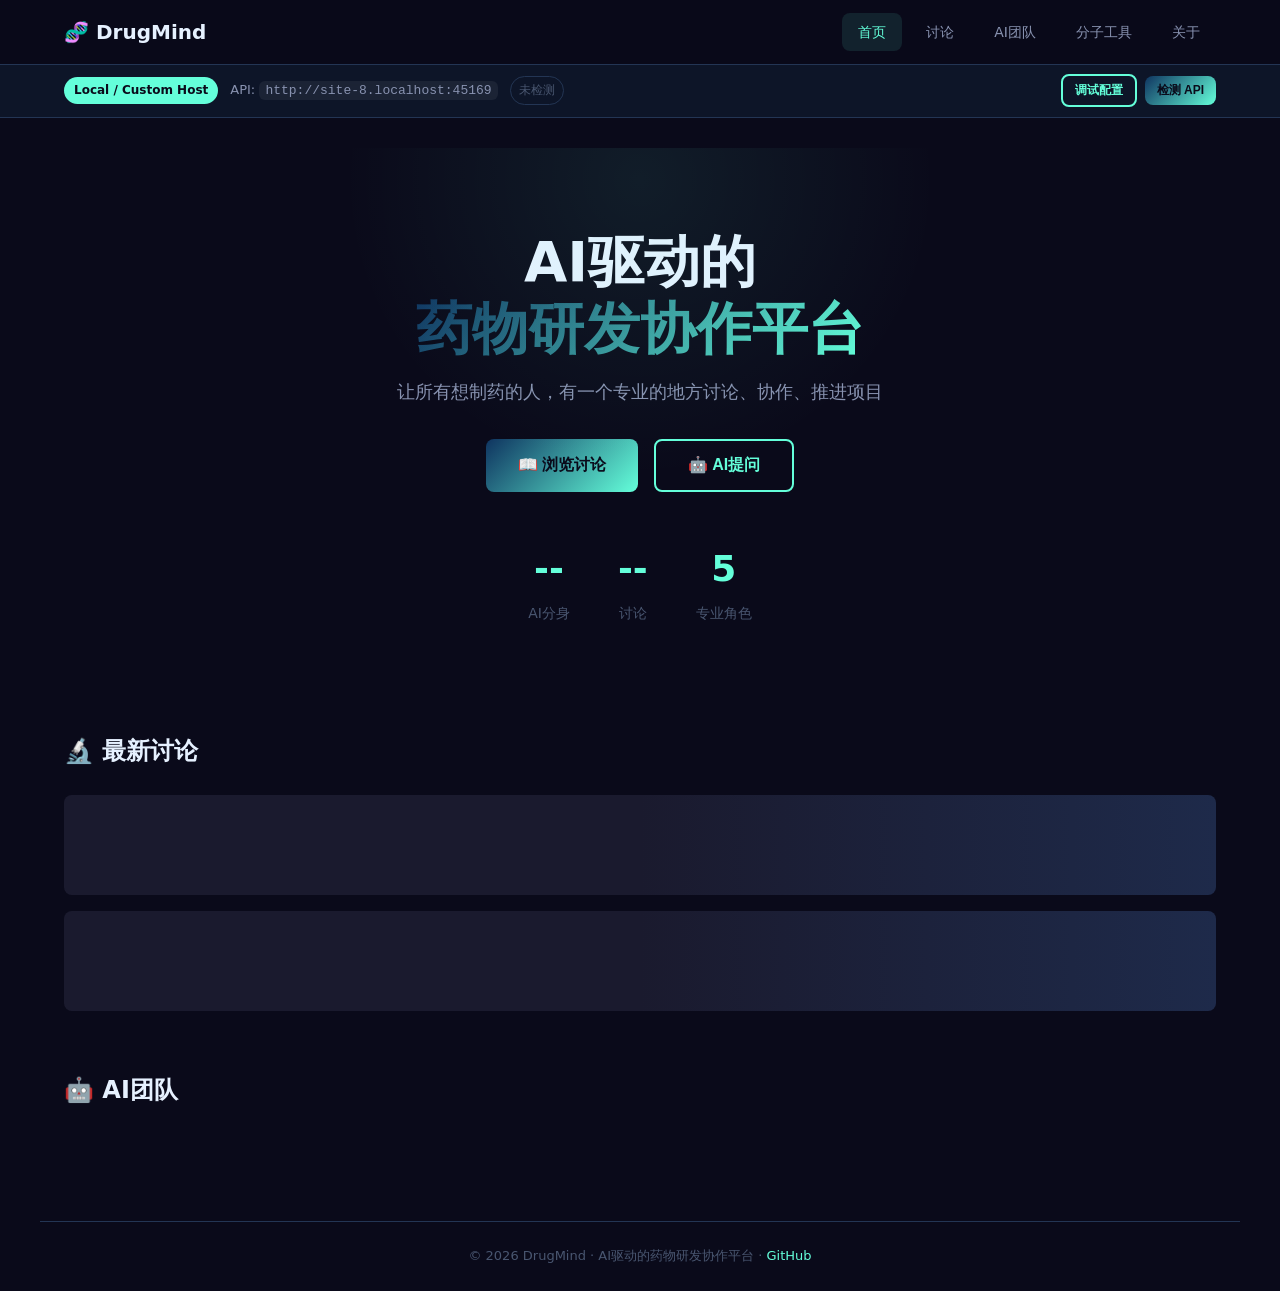
==== frontend/index.html @ 3d6eca47 "feat: add github pages debug frontend" ====
<!DOCTYPE html>
<html lang="zh-CN">
<head>
<meta charset="UTF-8">
<meta name="viewport" content="width=device-width, initial-scale=1.0">
<title>DrugMind — AI驱动的药物研发协作平台</title>
<link rel="stylesheet" href="css/style.css">
</head>
<body>
<nav class="navbar" id="navbar">
  <div class="nav-inner">
    <a href="#" class="logo" onclick="showPage('home')">🧬 DrugMind</a>
    <button class="mobile-toggle" onclick="toggleMenu()">☰</button>
    <div class="nav-links" id="navLinks">
      <a href="#" class="nav-link active" data-page="home" onclick="showPage('home')">首页</a>
      <a href="#" class="nav-link" data-page="discuss" onclick="showPage('discuss')">讨论</a>
      <a href="#" class="nav-link" data-page="team" onclick="showPage('team')">AI团队</a>
      <a href="#" class="nav-link" data-page="tools" onclick="showPage('tools')">分子工具</a>
      <a href="#" class="nav-link" data-page="about" onclick="showPage('about')">关于</a>
    </div>
  </div>
</nav>

<section class="env-bar" id="envBar">
  <div class="env-bar-inner">
    <div class="env-summary">
      <span class="env-badge" id="envModeBadge">Frontend</span>
      <span class="env-text">API: <code id="apiBaseLabel">检测中...</code></span>
      <span class="env-status" id="apiHealthStatus">未检测</span>
    </div>
    <div class="env-actions">
      <button class="btn btn-sm btn-outline" type="button" onclick="toggleDebugPanel()">调试配置</button>
      <button class="btn btn-sm btn-primary" type="button" onclick="testApiConnection()">检测 API</button>
    </div>
  </div>
</section>

<section class="debug-panel" id="debugPanel">
  <div class="debug-card">
    <div class="debug-header">
      <div>
        <h2>GitHub Pages 调试面板</h2>
        <p>Pages 只托管前端。这里配置后端 API 端点，用于调试所有动态功能。</p>
      </div>
      <button class="btn btn-sm btn-outline" type="button" onclick="toggleDebugPanel()">收起</button>
    </div>
    <div class="debug-grid">
      <div class="debug-field">
        <label for="apiBaseInput">API Base URL</label>
        <input type="text" id="apiBaseInput" class="input" placeholder="例如：https://your-api.example.com">
        <p class="debug-help">GitHub Pages 页面必须连接 HTTPS 后端。HTTP 端点在浏览器里会被 Mixed Content 阻止。</p>
      </div>
      <div class="debug-field">
        <label>快捷端点</label>
        <div class="preset-list" id="presetList"></div>
      </div>
    </div>
    <div class="debug-actions">
      <button class="btn btn-primary" type="button" onclick="saveApiBase()">保存端点</button>
      <button class="btn btn-outline" type="button" onclick="clearApiBase()">恢复默认</button>
      <button class="btn btn-outline" type="button" onclick="testApiConnection()">检测 /health</button>
    </div>
    <div class="debug-meta">
      <div>Frontend Host: <code id="frontendHostLabel"></code></div>
      <div>Docs: <a id="apiDocsLink" href="#" target="_blank" rel="noreferrer">API Docs</a></div>
      <div>MCP: <a id="mcpLink" href="#" target="_blank" rel="noreferrer">MCP Endpoint</a></div>
    </div>
    <div class="debug-result" id="debugResult"></div>
  </div>
</section>

<main class="main">
  <!-- 首页 -->
  <section class="page active" id="page-home">
    <div class="hero">
      <div class="hero-glow"></div>
      <h1>AI驱动的<br><span class="gradient-text">药物研发协作平台</span></h1>
      <p class="hero-sub">让所有想制药的人，有一个专业的地方讨论、协作、推进项目</p>
      <div class="hero-actions">
        <button class="btn btn-primary btn-lg" onclick="showPage('discuss')">📖 浏览讨论</button>
        <button class="btn btn-outline btn-lg" onclick="showPage('tools')">🤖 AI提问</button>
      </div>
      <div class="hero-stats" id="heroStats">
        <div class="stat"><span class="stat-num" id="statTwins">--</span><span class="stat-label">AI分身</span></div>
        <div class="stat"><span class="stat-num" id="statDisc">--</span><span class="stat-label">讨论</span></div>
        <div class="stat"><span class="stat-num">5</span><span class="stat-label">专业角色</span></div>
      </div>
    </div>

    <div class="section">
      <h2 class="section-title">🔬 最新讨论</h2>
      <div class="feed" id="homeFeed">
        <div class="skeleton" style="height:100px"></div>
        <div class="skeleton" style="height:100px"></div>
      </div>
    </div>

    <div class="section">
      <h2 class="section-title">🤖 AI团队</h2>
      <div class="team-showcase" id="teamShowcase"></div>
    </div>
  </section>

  <!-- 讨论广场 -->
  <section class="page" id="page-discuss">
    <div class="page-header">
      <h1>💬 讨论广场</h1>
      <p>药物研发领域的专业讨论社区</p>
    </div>
    <div class="search-bar">
      <input type="text" id="searchInput" placeholder="搜索讨论..." class="search-input">
      <button class="btn btn-primary" onclick="searchDiscussions()">搜索</button>
    </div>
    <div class="tags-bar" id="tagsBar"></div>
    <div class="feed" id="discussFeed"></div>
  </section>

  <!-- AI团队 -->
  <section class="page" id="page-team">
    <div class="page-header">
      <h1>🤖 AI数字分身团队</h1>
      <p>5个专业数字分身，从不同角度分析药物研发问题</p>
    </div>
    <div class="team-grid" id="teamGrid"></div>
  </section>

  <!-- 分子工具 & AI提问 -->
  <section class="page" id="page-tools">
    <div class="page-header">
      <h1>🧬 分子工具 & AI提问</h1>
      <p>ADMET评估 · AI问答 · 场景模板</p>
    </div>

    <!-- AI提问 -->
    <div class="tool-card">
      <h2>💬 向AI团队提问</h2>
      <div class="role-selector" id="roleSelector"></div>
      <textarea id="askQuestion" class="textarea" placeholder="输入你的药物研发问题..." rows="4"></textarea>
      <textarea id="askContext" class="textarea small" placeholder="背景信息（可选）：化合物数据、实验结果等..." rows="2"></textarea>
      <button class="btn btn-primary btn-lg full" id="askBtn" onclick="submitAsk()">提交问题</button>
      <div class="responses" id="askResponses"></div>
    </div>

    <!-- ADMET -->
    <div class="tool-card">
      <h2>🧪 ADMET 快速评估</h2>
      <div class="input-row">
        <input type="text" id="smilesInput" class="input" placeholder="输入SMILES表达式，例如：CC(=O)Oc1ccccc1C(=O)O">
        <button class="btn btn-primary" onclick="runAdmet()">评估</button>
      </div>
      <div class="admet-result" id="admetResult"></div>
    </div>

    <!-- 场景模板 -->
    <div class="tool-card">
      <h2>📋 药物研发场景模板</h2>
      <div class="scenario-tabs" id="scenarioTabs"></div>
      <div class="scenario-content" id="scenarioContent"></div>
    </div>
  </section>

  <!-- 关于 -->
  <section class="page" id="page-about">
    <div class="page-header">
      <h1>关于 DrugMind</h1>
      <p>药物研发人员的数字分身协作平台</p>
    </div>
    <div class="about-grid">
      <div class="about-card">
        <div class="about-icon">🧬</div>
        <h3>AI协作讨论</h3>
        <p>5个专业数字分身从药物化学、生物学、药理学、数据科学、项目管理五个角度，为你的药物研发问题提供全方位分析。</p>
      </div>
      <div class="about-card">
        <div class="about-icon">🔬</div>
        <h3>分子工具</h3>
        <p>基于RDKit的ADMET快速评估、化合物管线管理、场景模板，让药物研发更高效。</p>
      </div>
      <div class="about-card">
        <div class="about-icon">👥</div>
        <h3>社群协作</h3>
        <p>公开讨论广场、标签聚合、用户关注，打造药物研发领域的专业社群。</p>
      </div>
      <div class="about-card">
        <div class="about-icon">🔗</div>
        <h3>Second Me集成</h3>
        <p>通过MCP协议接入Second Me，创建你的个人数字分身，在DrugMind社群中代表你。</p>
      </div>
    </div>
    <div class="about-footer">
      <p>DrugMind — 让所有想制药的人，有一个专业的地方讨论、协作、推进项目</p>
      <p class="about-links">
        <a href="https://github.com/MoKangMedical/drugmind" target="_blank">GitHub</a> ·
        <a id="aboutApiDocsLink" href="#" target="_blank" rel="noreferrer">API文档</a> ·
        <a id="aboutMcpLink" href="#" target="_blank" rel="noreferrer">MCP接口</a>
      </p>
    </div>
  </section>
</main>

<footer class="footer">
  <p>© 2026 DrugMind · AI驱动的药物研发协作平台 · <a href="https://github.com/MoKangMedical/drugmind">GitHub</a></p>
</footer>

<script src="js/config.js"></script>
<script src="js/app.js"></script>
</body>
</html>
---- frontend/css/style.css ----
/* DrugMind — 顶级暗色主题药物研发平台 */
:root {
  --bg-deep: #0a0a1a;
  --bg-primary: #0f172a;
  --bg-card: #1a1a2e;
  --bg-card-hover: #1e2a4a;
  --border: #233554;
  --border-focus: #64ffda;
  --text-primary: #e6f1ff;
  --text-secondary: #8892b0;
  --text-muted: #495670;
  --accent: #64ffda;
  --accent-dim: rgba(100,255,218,0.1);
  --blue: #3b82f6;
  --purple: #8b5cf6;
  --orange: #f97316;
  --red: #ef4444;
  --green: #22c55e;
  --gradient-primary: linear-gradient(135deg, #0f3460 0%, #64ffda 100%);
  --gradient-card: linear-gradient(135deg, #1a1a2e 0%, #16213e 100%);
  --shadow-lg: 0 25px 50px rgba(0,0,0,0.5);
  --radius: 16px;
  --radius-sm: 8px;
  --font: -apple-system, BlinkMacSystemFont, 'Segoe UI', system-ui, sans-serif;
}
*, *::before, *::after { margin:0; padding:0; box-sizing:border-box; }
html { scroll-behavior: smooth; }
body {
  font-family: var(--font);
  background: var(--bg-deep);
  color: var(--text-primary);
  line-height: 1.6;
  min-height: 100vh;
  -webkit-font-smoothing: antialiased;
}
a { color: var(--accent); text-decoration: none; }
a:hover { text-decoration: underline; }
code {
  font-family: ui-monospace, SFMono-Regular, Menlo, monospace;
  background: rgba(255,255,255,0.06);
  padding: 2px 6px;
  border-radius: 6px;
}

/* ─── 导航栏 ─── */
.navbar {
  position: fixed; top: 0; left: 0; right: 0; z-index: 100;
  background: rgba(10,10,26,0.85);
  backdrop-filter: blur(20px);
  border-bottom: 1px solid var(--border);
  transition: all 0.3s;
}
.nav-inner {
  max-width: 1200px; margin: 0 auto;
  padding: 0 24px;
  display: flex; align-items: center; justify-content: space-between;
  height: 64px;
}
.env-bar {
  position: fixed;
  top: 64px;
  left: 0;
  right: 0;
  z-index: 90;
  background: rgba(15,23,42,0.92);
  border-bottom: 1px solid var(--border);
  backdrop-filter: blur(18px);
}
.env-bar-inner {
  max-width: 1200px;
  margin: 0 auto;
  padding: 10px 24px;
  display: flex;
  align-items: center;
  justify-content: space-between;
  gap: 16px;
}
.env-summary {
  display: flex;
  align-items: center;
  gap: 12px;
  flex-wrap: wrap;
}
.env-badge {
  font-size: 12px;
  color: var(--bg-deep);
  background: var(--accent);
  padding: 4px 10px;
  border-radius: 999px;
  font-weight: 700;
}
.env-text {
  font-size: 13px;
  color: var(--text-secondary);
}
.env-status {
  font-size: 12px;
  color: var(--text-muted);
  padding: 4px 8px;
  border: 1px solid var(--border);
  border-radius: 999px;
}
.env-status.ok {
  color: var(--green);
  border-color: rgba(34,197,94,0.4);
}
.env-status.error {
  color: var(--red);
  border-color: rgba(239,68,68,0.4);
}
.env-status.pending {
  color: var(--orange);
  border-color: rgba(249,115,22,0.4);
}
.env-actions {
  display: flex;
  align-items: center;
  gap: 8px;
}
.debug-panel {
  position: fixed;
  top: 116px;
  left: 0;
  right: 0;
  z-index: 80;
  display: none;
  padding: 0 24px;
}
.debug-panel.open {
  display: block;
}
.debug-card {
  max-width: 1200px;
  margin: 0 auto;
  background: rgba(26,26,46,0.98);
  border: 1px solid var(--border);
  border-radius: var(--radius);
  padding: 24px;
  box-shadow: var(--shadow-lg);
}
.debug-header {
  display: flex;
  align-items: flex-start;
  justify-content: space-between;
  gap: 16px;
  margin-bottom: 20px;
}
.debug-header h2 {
  font-size: 20px;
  margin-bottom: 6px;
}
.debug-header p {
  color: var(--text-secondary);
  font-size: 14px;
}
.debug-grid {
  display: grid;
  grid-template-columns: 1.5fr 1fr;
  gap: 16px;
  margin-bottom: 16px;
}
.debug-field label {
  display: block;
  margin-bottom: 8px;
  font-size: 13px;
  color: var(--text-secondary);
}
.debug-help {
  margin-top: 8px;
  font-size: 12px;
  color: var(--text-muted);
}
.preset-list {
  display: flex;
  flex-wrap: wrap;
  gap: 8px;
}
.preset-btn {
  background: var(--bg-primary);
  border: 1px solid var(--border);
  color: var(--text-secondary);
  border-radius: 999px;
  padding: 8px 12px;
  font-size: 12px;
  cursor: pointer;
}
.preset-btn:hover {
  border-color: var(--accent);
  color: var(--accent);
}
.debug-actions {
  display: flex;
  gap: 10px;
  flex-wrap: wrap;
  margin-bottom: 16px;
}
.debug-meta {
  display: grid;
  grid-template-columns: repeat(auto-fit, minmax(220px, 1fr));
  gap: 12px;
  font-size: 13px;
  color: var(--text-secondary);
  margin-bottom: 16px;
}
.debug-result {
  min-height: 44px;
  background: var(--bg-primary);
  border: 1px solid var(--border);
  border-radius: var(--radius-sm);
  padding: 12px 14px;
  font-size: 13px;
  color: var(--text-secondary);
  white-space: pre-wrap;
}
.debug-result.ok {
  border-color: rgba(34,197,94,0.4);
  color: var(--green);
}
.debug-result.warn {
  border-color: rgba(249,115,22,0.4);
  color: var(--orange);
}
.debug-result.error {
  border-color: rgba(239,68,68,0.4);
  color: var(--red);
}
.logo {
  font-size: 20px; font-weight: 700; color: var(--text-primary);
  display: flex; align-items: center; gap: 8px;
}
.logo:hover { text-decoration: none; }
.nav-links { display: flex; gap: 8px; }
.nav-link {
  color: var(--text-secondary); padding: 8px 16px;
  border-radius: var(--radius-sm); font-size: 14px; font-weight: 500;
  transition: all 0.2s;
}
.nav-link:hover, .nav-link.active {
  color: var(--accent); background: var(--accent-dim); text-decoration: none;
}
.mobile-toggle {
  display: none; background: none; border: none; color: var(--text-primary);
  font-size: 24px; cursor: pointer; padding: 8px;
}

/* ─── 主内容 ─── */
.main { max-width: 1200px; margin: 0 auto; padding: 148px 24px 40px; }
.page { display: none; }
.page.active { display: block; animation: fadeIn 0.4s ease; }
@keyframes fadeIn { from { opacity: 0; transform: translateY(10px); } to { opacity: 1; transform: translateY(0); } }

/* ─── Hero ─── */
.hero {
  text-align: center; padding: 80px 20px 60px;
  position: relative; overflow: hidden;
}
.hero-glow {
  position: absolute; top: -50%; left: 50%; transform: translateX(-50%);
  width: 600px; height: 600px;
  background: radial-gradient(circle, rgba(100,255,218,0.08) 0%, transparent 70%);
  pointer-events: none;
}
.hero h1 { font-size: clamp(32px, 5vw, 56px); font-weight: 800; margin-bottom: 16px; line-height: 1.2; }
.gradient-text {
  background: var(--gradient-primary); -webkit-background-clip: text;
  -webkit-text-fill-color: transparent; background-clip: text;
}
.hero-sub { font-size: 18px; color: var(--text-secondary); max-width: 600px; margin: 0 auto 32px; }
.hero-actions { display: flex; gap: 16px; justify-content: center; flex-wrap: wrap; margin-bottom: 48px; }
.hero-stats { display: flex; justify-content: center; gap: 48px; }
.stat { display: flex; flex-direction: column; align-items: center; }
.stat-num { font-size: 36px; font-weight: 800; color: var(--accent); }
.stat-label { font-size: 14px; color: var(--text-muted); margin-top: 4px; }

/* ─── 按钮 ─── */
.btn {
  display: inline-flex; align-items: center; justify-content: center;
  padding: 10px 24px; border-radius: var(--radius-sm);
  font-size: 14px; font-weight: 600; cursor: pointer;
  border: none; transition: all 0.2s; gap: 8px;
}
.btn:disabled { opacity: 0.5; cursor: not-allowed; }
.btn-primary { background: var(--gradient-primary); color: var(--bg-deep); }
.btn-primary:hover:not(:disabled) { transform: translateY(-1px); box-shadow: 0 4px 15px rgba(100,255,218,0.3); }
.btn-outline { background: transparent; border: 2px solid var(--accent); color: var(--accent); }
.btn-outline:hover { background: var(--accent-dim); }
.btn-lg { padding: 14px 32px; font-size: 16px; }
.btn-sm { padding: 6px 12px; font-size: 12px; }
.full { width: 100%; }

/* ─── 卡片 ─── */
.card {
  background: var(--bg-card); border: 1px solid var(--border);
  border-radius: var(--radius); padding: 24px; margin-bottom: 16px;
  transition: all 0.3s; cursor: pointer;
}
.card:hover { border-color: var(--border-focus); transform: translateY(-2px); box-shadow: var(--shadow-lg); }
.card-title { font-size: 18px; font-weight: 600; margin-bottom: 12px; color: var(--text-primary); }
.card-meta { display: flex; justify-content: space-between; align-items: center; flex-wrap: wrap; gap: 8px; }
.card-context { color: var(--text-secondary); font-size: 14px; margin-bottom: 12px; line-height: 1.5; }

/* ─── 标签 ─── */
.tags { display: flex; gap: 8px; flex-wrap: wrap; }
.tag {
  background: var(--accent-dim); color: var(--accent);
  font-size: 12px; padding: 4px 12px; border-radius: 20px;
  font-weight: 500;
}
.tag.tag-blue { background: rgba(59,130,246,0.15); color: var(--blue); }
.tag.tag-purple { background: rgba(139,92,246,0.15); color: var(--purple); }
.tag.tag-orange { background: rgba(249,115,22,0.15); color: var(--orange); }
.meta-text { font-size: 13px; color: var(--text-muted); }
.card-messages {
  margin-top: 16px; padding-top: 16px; border-top: 1px solid var(--border);
}
.message-item {
  padding: 12px 16px; background: var(--bg-primary); border-radius: var(--radius-sm);
  margin-bottom: 8px;
}
.message-header { display: flex; align-items: center; gap: 8px; margin-bottom: 8px; }
.message-emoji { font-size: 20px; }
.message-name { font-weight: 600; font-size: 14px; color: var(--accent); }
.message-role { font-size: 12px; color: var(--text-muted); }
.message-content { font-size: 14px; color: var(--text-secondary); line-height: 1.7; }

/* ─── Feed ─── */
.feed { display: flex; flex-direction: column; gap: 4px; }

/* ─── 搜索 ─── */
.search-bar { display: flex; gap: 12px; margin: 24px 0; }
.search-input, .input {
  flex: 1; padding: 12px 16px; background: var(--bg-card);
  border: 1px solid var(--border); border-radius: var(--radius-sm);
  color: var(--text-primary); font-size: 14px; outline: none;
  transition: border-color 0.2s;
}
.search-input:focus, .input:focus { border-color: var(--accent); }

/* ─── 标签筛选 ─── */
.tags-bar { display: flex; gap: 8px; margin-bottom: 24px; flex-wrap: wrap; }
.tag-btn {
  padding: 6px 16px; border-radius: 20px; font-size: 13px;
  background: var(--bg-card); border: 1px solid var(--border);
  color: var(--text-secondary); cursor: pointer; transition: all 0.2s;
}
.tag-btn:hover, .tag-btn.active { background: var(--accent-dim); color: var(--accent); border-color: var(--accent); }

/* ─── Section ─── */
.section { margin: 48px 0; }
.section-title {
  font-size: 24px; font-weight: 700; margin-bottom: 24px;
  display: flex; align-items: center; gap: 12px;
}

/* ─── 页面头部 ─── */
.page-header { text-align: center; margin-bottom: 40px; }
.page-header h1 { font-size: 32px; font-weight: 800; margin-bottom: 8px; }
.page-header p { color: var(--text-secondary); font-size: 16px; }

/* ─── 团队展示 ─── */
.team-showcase { display: grid; grid-template-columns: repeat(auto-fit, minmax(200px, 1fr)); gap: 16px; }
.team-grid { display: grid; grid-template-columns: repeat(auto-fit, minmax(280px, 1fr)); gap: 24px; }
.team-card {
  background: var(--gradient-card); border: 1px solid var(--border);
  border-radius: var(--radius); padding: 32px; text-align: center;
  transition: all 0.3s;
}
.team-card:hover { border-color: var(--accent); transform: translateY(-4px); }
.team-emoji { font-size: 48px; display: block; margin-bottom: 16px; }
.team-name { font-size: 20px; font-weight: 700; margin-bottom: 8px; }
.team-role { font-size: 13px; color: var(--accent); margin-bottom: 12px; text-transform: uppercase; letter-spacing: 1px; }
.team-expertise { display: flex; flex-wrap: wrap; gap: 6px; justify-content: center; margin-bottom: 16px; }
.team-expertise .tag { font-size: 11px; }
.team-risk { font-size: 12px; color: var(--text-muted); }

/* ─── 工具卡片 ─── */
.tool-card {
  background: var(--bg-card); border: 1px solid var(--border);
  border-radius: var(--radius); padding: 32px; margin-bottom: 24px;
}
.tool-card h2 { font-size: 20px; margin-bottom: 20px; }

/* ─── 角色选择 ─── */
.role-selector { display: flex; flex-wrap: wrap; gap: 8px; margin-bottom: 16px; }
.role-chip {
  display: flex; align-items: center; gap: 6px; padding: 8px 14px;
  background: var(--bg-primary); border: 1px solid var(--border);
  border-radius: 12px; cursor: pointer; transition: all 0.2s;
  font-size: 13px; color: var(--text-secondary);
}
.role-chip.selected { border-color: var(--accent); background: var(--accent-dim); color: var(--accent); }
.role-chip-emoji { font-size: 18px; }

/* ─── 输入框 ─── */
.textarea {
  width: 100%; padding: 16px; background: var(--bg-primary);
  border: 1px solid var(--border); border-radius: var(--radius-sm);
  color: var(--text-primary); font-size: 14px; font-family: var(--font);
  resize: vertical; outline: none; margin-bottom: 12px; transition: border-color 0.2s;
}
.textarea:focus { border-color: var(--accent); }
.textarea.small { min-height: 60px; }
.input-row { display: flex; gap: 12px; margin-bottom: 16px; }

/* ─── 回复 ─── */
.responses { margin-top: 24px; }
.response-card {
  background: var(--bg-primary); border: 1px solid var(--border);
  border-radius: var(--radius); padding: 20px; margin-bottom: 16px;
}
.response-header { display: flex; align-items: center; gap: 10px; margin-bottom: 12px; }
.response-emoji { font-size: 24px; }
.response-name { font-weight: 700; color: var(--accent); }
.response-role { font-size: 12px; color: var(--text-muted); margin-left: 8px; }
.response-content { font-size: 14px; color: var(--text-secondary); line-height: 1.8; white-space: pre-wrap; }

/* ─── ADMET ─── */
.admet-result { margin-top: 16px; }
.admet-table { width: 100%; border-collapse: collapse; }
.admet-table th, .admet-table td {
  padding: 12px 16px; text-align: left; border-bottom: 1px solid var(--border);
}
.admet-table th { color: var(--text-muted); font-size: 12px; text-transform: uppercase; letter-spacing: 1px; }
.admet-table td { font-size: 14px; }
.admet-ok { color: var(--green); }
.admet-warn { color: var(--orange); }

/* ─── 场景 ─── */
.scenario-tabs { display: flex; gap: 8px; margin-bottom: 20px; }
.scenario-tab {
  padding: 8px 20px; border-radius: 20px; font-size: 14px;
  background: var(--bg-primary); border: 1px solid var(--border);
  color: var(--text-secondary); cursor: pointer; transition: all 0.2s;
}
.scenario-tab.active { background: var(--accent-dim); color: var(--accent); border-color: var(--accent); }
.scenario-checklist { list-style: none; }
.scenario-checklist li {
  padding: 12px 16px; border-left: 3px solid var(--accent);
  background: var(--bg-primary); margin-bottom: 8px; border-radius: 0 var(--radius-sm) var(--radius-sm) 0;
  font-size: 14px; color: var(--text-secondary);
}
.scenario-checklist li::before { content: '☐ '; color: var(--accent); }

/* ─── 关于 ─── */
.about-grid { display: grid; grid-template-columns: repeat(auto-fit, minmax(250px, 1fr)); gap: 24px; margin-bottom: 48px; }
.about-card {
  background: var(--bg-card); border: 1px solid var(--border);
  border-radius: var(--radius); padding: 32px; text-align: center;
}
.about-icon { font-size: 48px; margin-bottom: 16px; }
.about-card h3 { font-size: 18px; margin-bottom: 12px; }
.about-card p { color: var(--text-secondary); font-size: 14px; line-height: 1.7; }
.about-footer { text-align: center; padding: 40px 0; color: var(--text-muted); }
.about-links a { margin: 0 8px; }

/* ─── 骨架屏 ─── */
.skeleton {
  background: linear-gradient(90deg, var(--bg-card) 25%, var(--bg-card-hover) 50%, var(--bg-card) 75%);
  background-size: 200% 100%;
  animation: shimmer 1.5s infinite;
  border-radius: var(--radius-sm); margin-bottom: 12px;
}
@keyframes shimmer { 0% { background-position: 200% 0; } 100% { background-position: -200% 0; } }

/* ─── 空状态 ─── */
.empty-state {
  text-align: center; padding: 60px 20px; color: var(--text-muted);
}
.empty-state-icon { font-size: 48px; margin-bottom: 16px; display: block; }

/* ─── Footer ─── */
.footer {
  text-align: center; padding: 24px; border-top: 1px solid var(--border);
  font-size: 13px; color: var(--text-muted); max-width: 1200px; margin: 0 auto;
}

/* ─── 加载动画 ─── */
.loading-dots::after {
  content: ''; animation: dots 1.5s steps(4, end) infinite;
}
@keyframes dots {
  0%, 20% { content: ''; } 40% { content: '.'; } 60% { content: '..'; } 80%, 100% { content: '...'; }
}

/* ─── 响应式 ─── */
@media (max-width: 768px) {
  .mobile-toggle { display: block; }
  .nav-links {
    display: none; position: absolute; top: 64px; left: 0; right: 0;
    background: rgba(10,10,26,0.95); backdrop-filter: blur(20px);
    flex-direction: column; padding: 16px; border-bottom: 1px solid var(--border);
  }
  .nav-links.open { display: flex; }
  .env-bar-inner,
  .debug-header,
  .debug-actions {
    flex-direction: column;
    align-items: stretch;
  }
  .debug-panel {
    top: 148px;
    padding: 0 16px;
  }
  .debug-grid {
    grid-template-columns: 1fr;
  }
  .hero h1 { font-size: 28px; }
  .hero-sub { font-size: 15px; }
  .hero-stats { gap: 24px; }
  .stat-num { font-size: 28px; }
  .team-showcase, .team-grid { grid-template-columns: 1fr; }
  .search-bar { flex-direction: column; }
  .input-row { flex-direction: column; }
  .main { padding: 172px 16px 24px; }
}
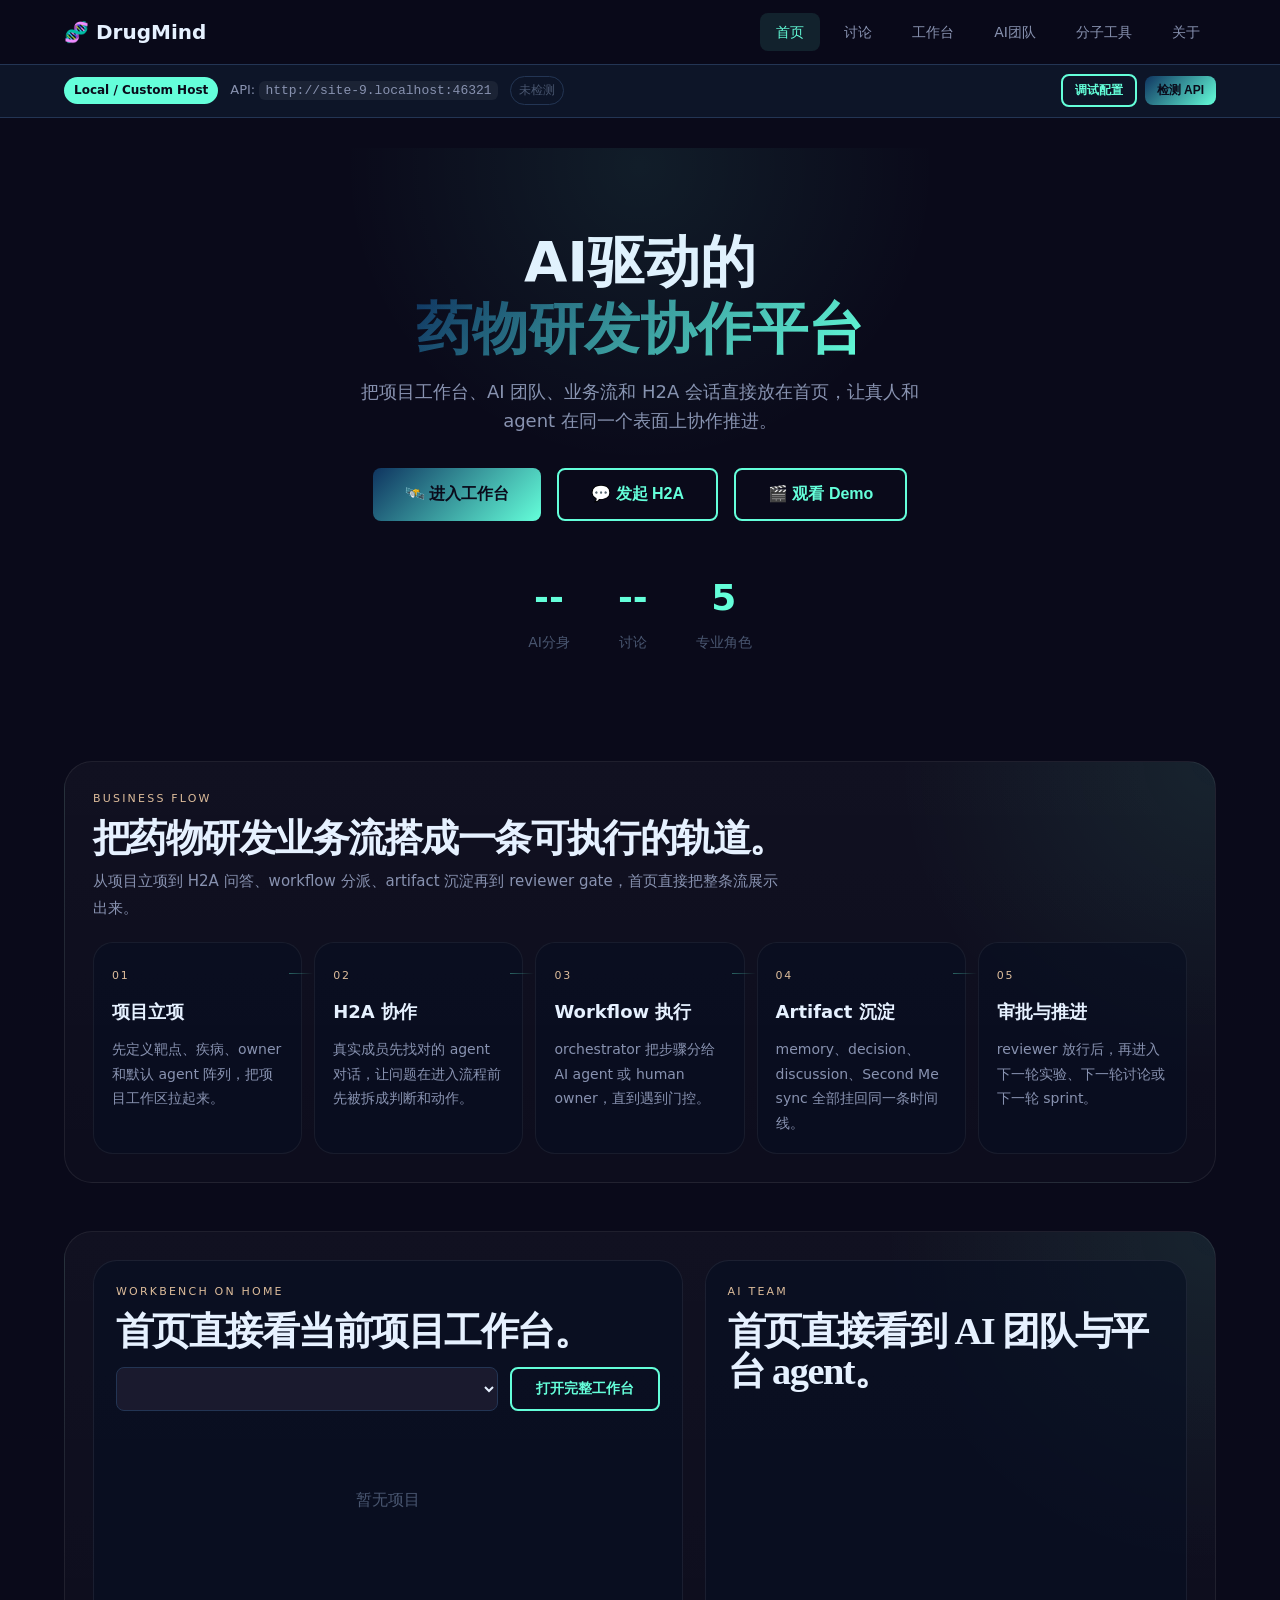
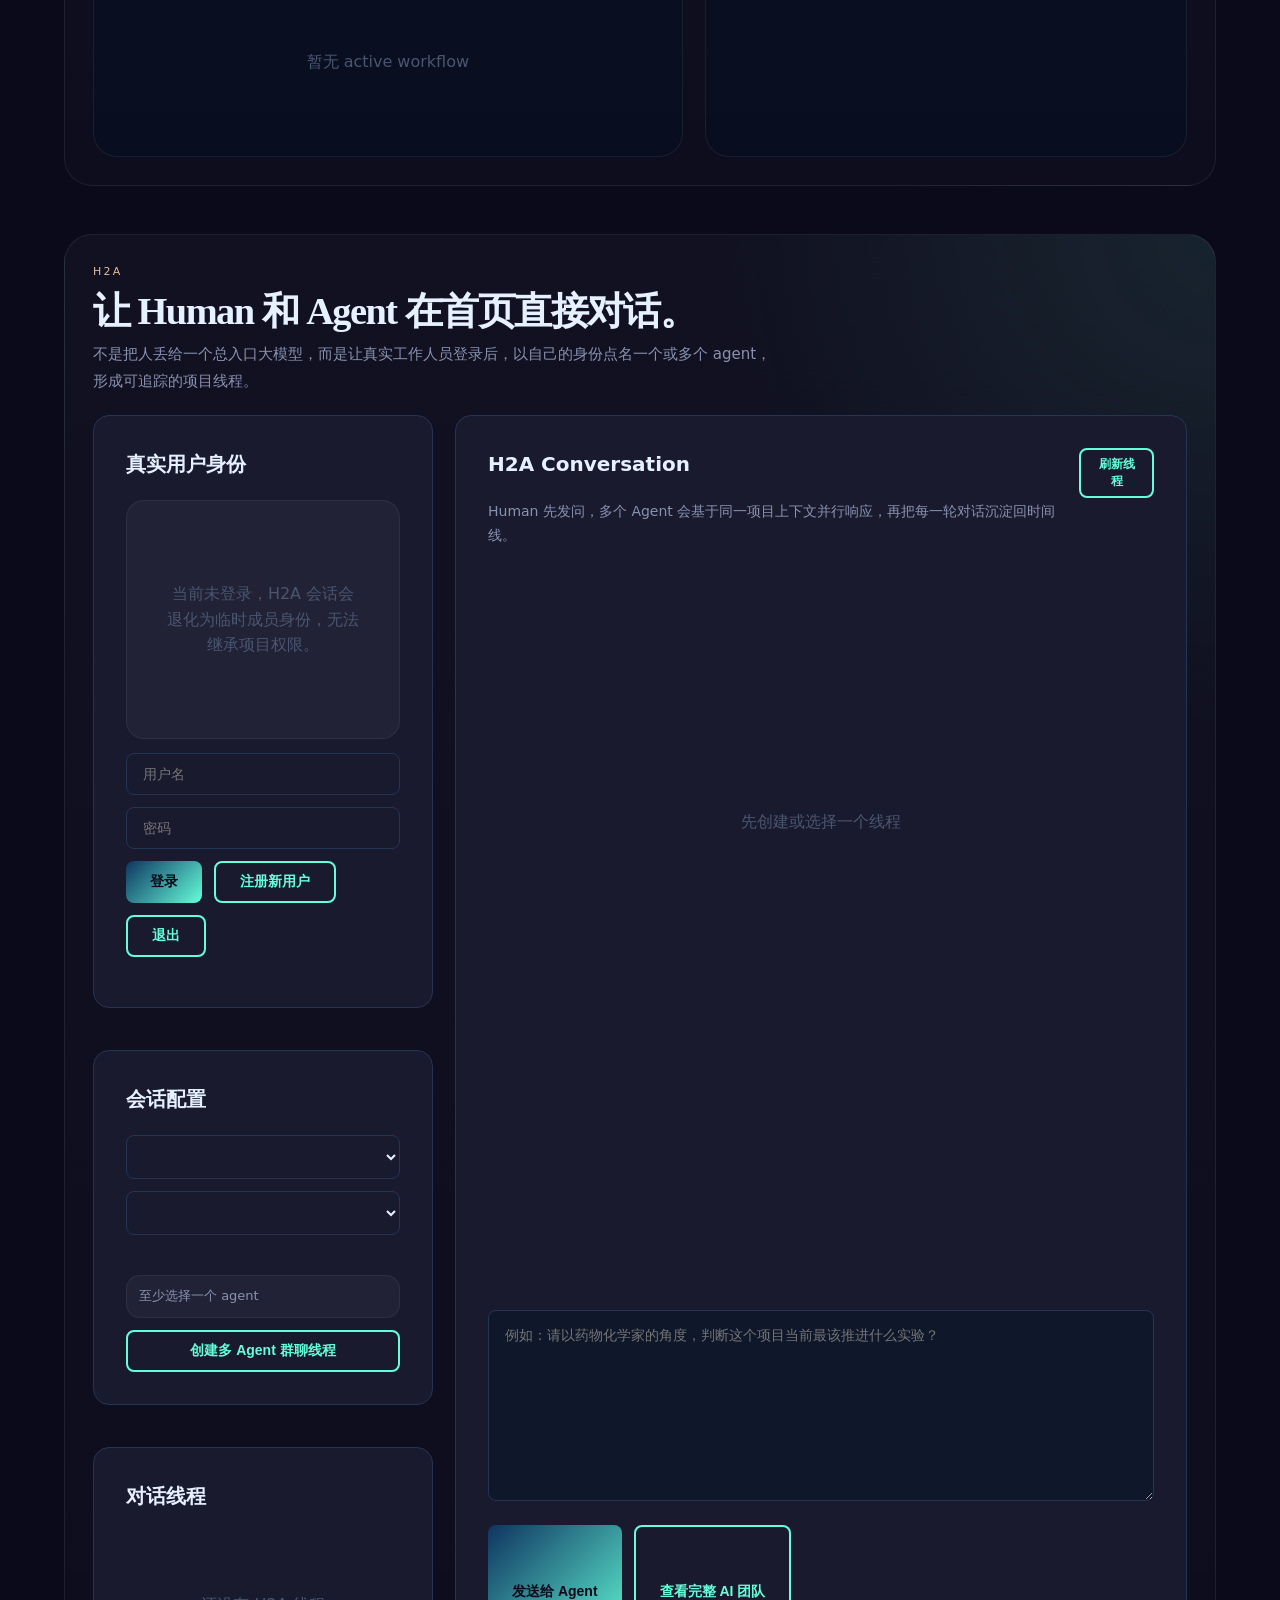
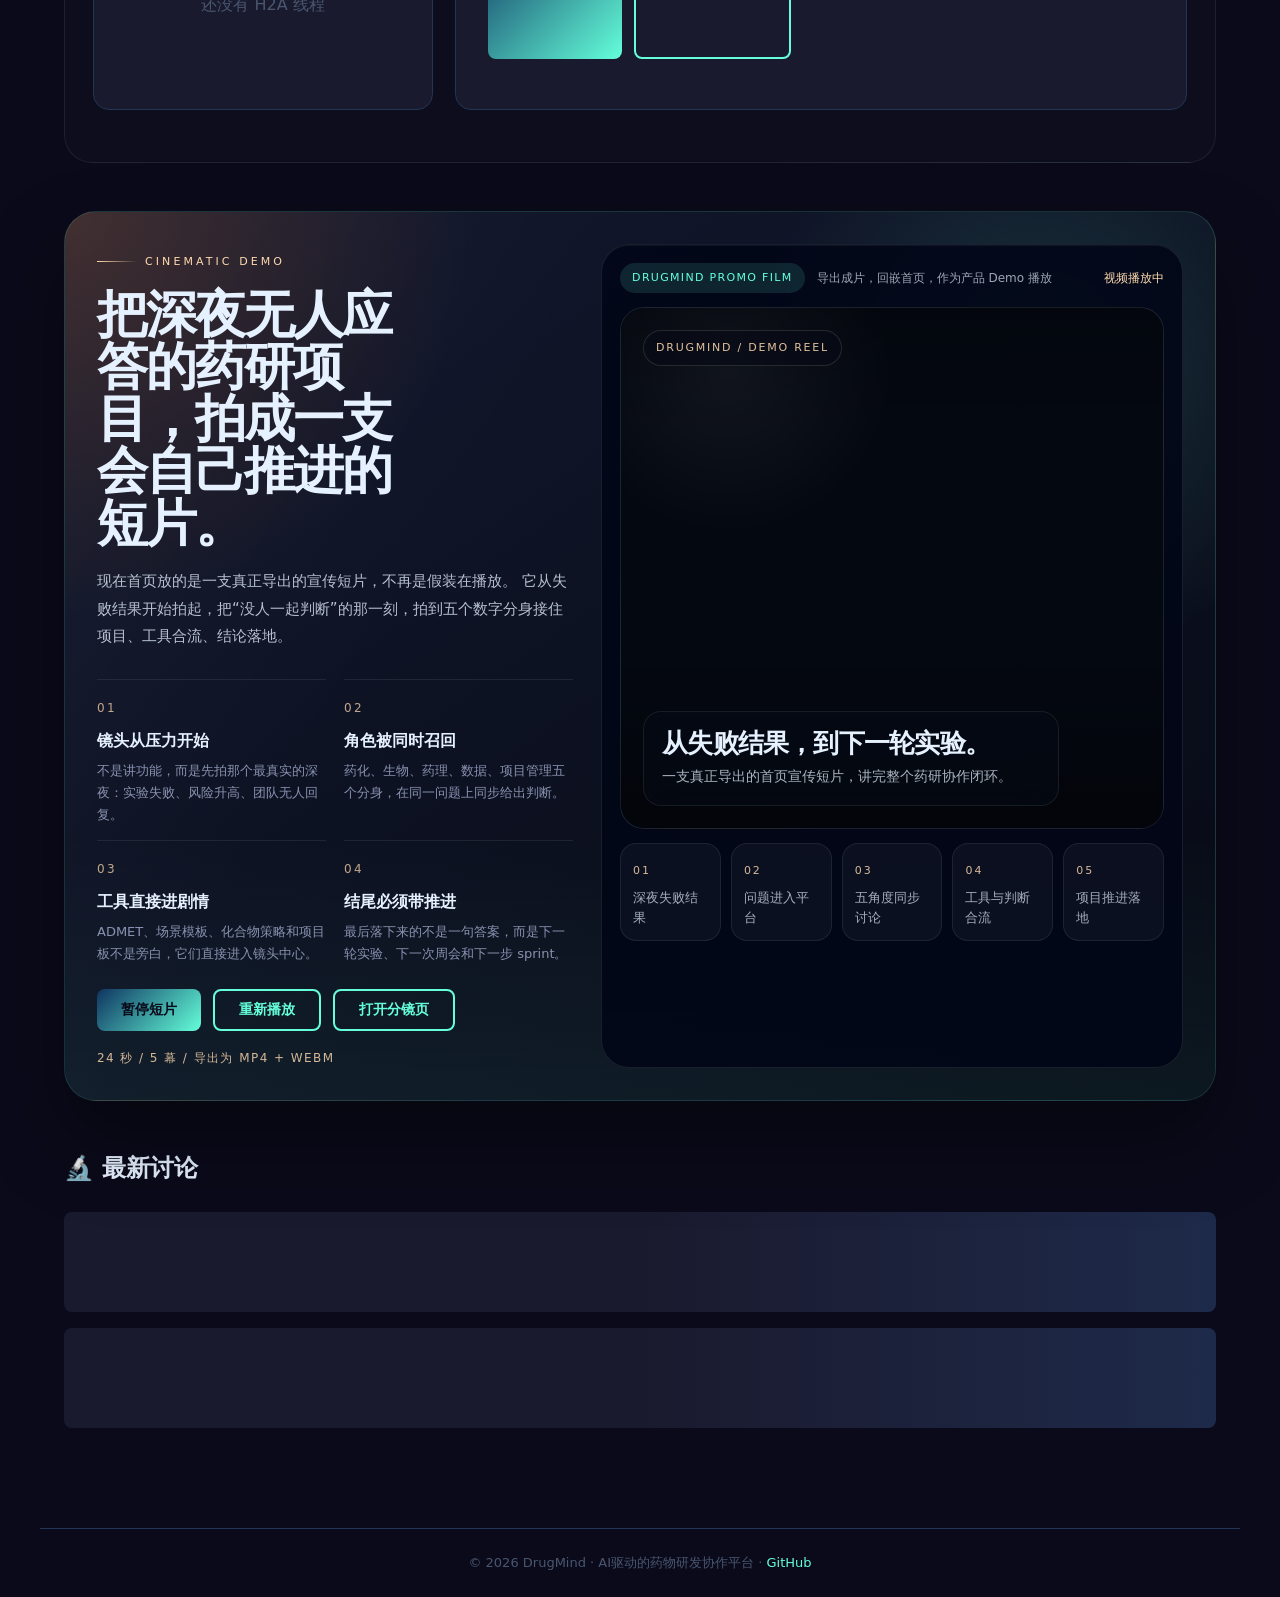
==== commit 6b0099be: "feat: add homepage h2a group chat workspace" ====
--- a/frontend/index.html
+++ b/frontend/index.html
@@ -14,6 +14,7 @@
     <div class="nav-links" id="navLinks">
       <a href="#" class="nav-link active" data-page="home" onclick="showPage('home')">首页</a>
       <a href="#" class="nav-link" data-page="discuss" onclick="showPage('discuss')">讨论</a>
+      <a href="#" class="nav-link" data-page="workbench" onclick="showPage('workbench')">工作台</a>
       <a href="#" class="nav-link" data-page="team" onclick="showPage('team')">AI团队</a>
       <a href="#" class="nav-link" data-page="tools" onclick="showPage('tools')">分子工具</a>
       <a href="#" class="nav-link" data-page="about" onclick="showPage('about')">关于</a>
@@ -75,15 +76,240 @@
     <div class="hero">
       <div class="hero-glow"></div>
       <h1>AI驱动的<br><span class="gradient-text">药物研发协作平台</span></h1>
-      <p class="hero-sub">让所有想制药的人，有一个专业的地方讨论、协作、推进项目</p>
+      <p class="hero-sub">把项目工作台、AI 团队、业务流和 H2A 会话直接放在首页，让真人和 agent 在同一个表面上协作推进。</p>
       <div class="hero-actions">
-        <button class="btn btn-primary btn-lg" onclick="showPage('discuss')">📖 浏览讨论</button>
-        <button class="btn btn-outline btn-lg" onclick="showPage('tools')">🤖 AI提问</button>
+        <button class="btn btn-primary btn-lg" onclick="showPage('workbench')">🛰️ 进入工作台</button>
+        <button class="btn btn-outline btn-lg" onclick="scrollToH2A()">💬 发起 H2A</button>
+        <button class="btn btn-outline btn-lg" onclick="scrollToStoryDemo()">🎬 观看 Demo</button>
       </div>
       <div class="hero-stats" id="heroStats">
         <div class="stat"><span class="stat-num" id="statTwins">--</span><span class="stat-label">AI分身</span></div>
         <div class="stat"><span class="stat-num" id="statDisc">--</span><span class="stat-label">讨论</span></div>
         <div class="stat"><span class="stat-num">5</span><span class="stat-label">专业角色</span></div>
+      </div>
+    </div>
+
+    <div class="section home-business-section">
+      <div class="section-heading">
+        <p class="section-kicker">Business Flow</p>
+        <h2 class="section-title-left">把药物研发业务流搭成一条可执行的轨道。</h2>
+        <p class="section-copy">从项目立项到 H2A 问答、workflow 分派、artifact 沉淀再到 reviewer gate，首页直接把整条流展示出来。</p>
+      </div>
+      <div class="business-flow">
+        <div class="flow-step">
+          <span class="flow-step-index">01</span>
+          <strong>项目立项</strong>
+          <p>先定义靶点、疾病、owner 和默认 agent 阵列，把项目工作区拉起来。</p>
+        </div>
+        <div class="flow-step">
+          <span class="flow-step-index">02</span>
+          <strong>H2A 协作</strong>
+          <p>真实成员先找对的 agent 对话，让问题在进入流程前先被拆成判断和动作。</p>
+        </div>
+        <div class="flow-step">
+          <span class="flow-step-index">03</span>
+          <strong>Workflow 执行</strong>
+          <p>orchestrator 把步骤分给 AI agent 或 human owner，直到遇到门控。</p>
+        </div>
+        <div class="flow-step">
+          <span class="flow-step-index">04</span>
+          <strong>Artifact 沉淀</strong>
+          <p>memory、decision、discussion、Second Me sync 全部挂回同一条时间线。</p>
+        </div>
+        <div class="flow-step">
+          <span class="flow-step-index">05</span>
+          <strong>审批与推进</strong>
+          <p>reviewer 放行后，再进入下一轮实验、下一轮讨论或下一轮 sprint。</p>
+        </div>
+      </div>
+    </div>
+
+    <div class="section home-ops-section">
+      <div class="home-ops-grid">
+        <div class="home-ops-panel">
+          <div class="section-heading compact">
+            <p class="section-kicker">Workbench On Home</p>
+            <h2 class="section-title-left">首页直接看当前项目工作台。</h2>
+          </div>
+          <div class="home-workbench-toolbar">
+            <select id="homeProjectSelect" class="input" onchange="selectHomeProject(this.value)"></select>
+            <button class="btn btn-outline" type="button" onclick="showPage('workbench')">打开完整工作台</button>
+          </div>
+          <div id="homeWorkbenchSnapshot" class="home-workbench-snapshot empty-state">暂无项目</div>
+          <div id="homeRunPreview" class="home-run-preview empty-state">暂无 active workflow</div>
+        </div>
+
+        <div class="home-ops-panel">
+          <div class="section-heading compact">
+            <p class="section-kicker">AI Team</p>
+            <h2 class="section-title-left">首页直接看到 AI 团队与平台 agent。</h2>
+          </div>
+          <div class="team-showcase" id="teamShowcase"></div>
+          <div class="home-agent-deck" id="homeAgentDeck"></div>
+        </div>
+      </div>
+    </div>
+
+    <div class="section home-h2a-section" id="homeH2ASection">
+      <div class="section-heading">
+        <p class="section-kicker">H2A</p>
+        <h2 class="section-title-left">让 Human 和 Agent 在首页直接对话。</h2>
+        <p class="section-copy">不是把人丢给一个总入口大模型，而是让真实工作人员登录后，以自己的身份点名一个或多个 agent，形成可追踪的项目线程。</p>
+      </div>
+      <div class="h2a-shell">
+        <aside class="h2a-sidebar">
+          <div class="tool-card h2a-card">
+            <h2>真实用户身份</h2>
+            <div id="currentUserCard" class="h2a-user-card empty-state">当前未登录</div>
+            <div class="workbench-form-grid" id="homeLoginForm">
+              <input type="text" id="loginUsername" class="input" placeholder="用户名">
+              <input type="password" id="loginPassword" class="input" placeholder="密码">
+              <div class="story-controls">
+                <button class="btn btn-primary" type="button" onclick="loginHomeUser()">登录</button>
+                <button class="btn btn-outline" type="button" onclick="toggleRegisterForm()">注册新用户</button>
+                <button class="btn btn-outline" type="button" onclick="logoutHomeUser()">退出</button>
+              </div>
+            </div>
+            <div class="workbench-form-grid" id="homeRegisterForm" style="display:none">
+              <input type="text" id="registerDisplayName" class="input" placeholder="显示名，例如：Lin">
+              <input type="text" id="registerUsername" class="input" placeholder="用户名">
+              <input type="email" id="registerEmail" class="input" placeholder="邮箱">
+              <input type="password" id="registerPassword" class="input" placeholder="密码">
+              <button class="btn btn-primary full" type="button" onclick="registerHomeUser()">注册并登录</button>
+            </div>
+          </div>
+          <div class="tool-card h2a-card">
+            <h2>会话配置</h2>
+            <div class="workbench-form-grid">
+              <select id="homeH2AProjectSelect" class="input" onchange="changeH2AProject(this.value)"></select>
+              <select id="homeHumanSelect" class="input"></select>
+              <div id="homeAgentSelector" class="role-selector"></div>
+              <div id="homeAgentSelectionSummary" class="h2a-selection-summary">至少选择一个 agent</div>
+              <button class="btn btn-outline full" type="button" onclick="createH2AThread()">创建多 Agent 群聊线程</button>
+            </div>
+            <div id="homeH2AStatus" class="workbench-message" style="display:none"></div>
+          </div>
+          <div class="tool-card h2a-card">
+            <h2>对话线程</h2>
+            <div id="homeThreadList" class="h2a-thread-list empty-state">还没有 H2A 线程</div>
+          </div>
+        </aside>
+        <div class="tool-card h2a-card h2a-main">
+          <div class="h2a-main-header">
+            <div>
+              <h2>H2A Conversation</h2>
+              <p>Human 先发问，多个 Agent 会基于同一项目上下文并行响应，再把每一轮对话沉淀回时间线。</p>
+            </div>
+            <button class="btn btn-sm btn-outline" type="button" onclick="refreshH2AThread()">刷新线程</button>
+          </div>
+          <div id="homeConversation" class="h2a-conversation empty-state">先创建或选择一个线程</div>
+          <div class="h2a-composer">
+            <textarea id="homeH2AMessage" class="textarea" rows="4" placeholder="例如：请以药物化学家的角度，判断这个项目当前最该推进什么实验？"></textarea>
+            <div class="story-controls">
+              <button class="btn btn-primary" type="button" onclick="sendH2AMessage()">发送给 Agent</button>
+              <button class="btn btn-outline" type="button" onclick="showPage('team')">查看完整 AI 团队</button>
+            </div>
+          </div>
+        </div>
+      </div>
+    </div>
+
+    <div class="section section-demo" id="storyDemoSection">
+      <div class="story-demo">
+        <div class="story-copy">
+          <p class="story-kicker">Cinematic Demo</p>
+          <h2 class="story-title">把深夜无人应答的药研项目，拍成一支会自己推进的短片。</h2>
+          <p class="story-body">
+            现在首页放的是一支真正导出的宣传短片，不再是假装在播放。
+            它从失败结果开始拍起，把“没人一起判断”的那一刻，拍到五个数字分身接住项目、工具合流、结论落地。
+          </p>
+          <div class="story-points">
+            <div class="story-point">
+              <span>01</span>
+              <strong>镜头从压力开始</strong>
+              <p>不是讲功能，而是先拍那个最真实的深夜：实验失败、风险升高、团队无人回复。</p>
+            </div>
+            <div class="story-point">
+              <span>02</span>
+              <strong>角色被同时召回</strong>
+              <p>药化、生物、药理、数据、项目管理五个分身，在同一问题上同步给出判断。</p>
+            </div>
+            <div class="story-point">
+              <span>03</span>
+              <strong>工具直接进剧情</strong>
+              <p>ADMET、场景模板、化合物策略和项目板不是旁白，它们直接进入镜头中心。</p>
+            </div>
+            <div class="story-point">
+              <span>04</span>
+              <strong>结尾必须带推进</strong>
+              <p>最后落下来的不是一句答案，而是下一轮实验、下一次周会和下一步 sprint。</p>
+            </div>
+          </div>
+          <div class="story-controls">
+            <button class="btn btn-primary" id="storyToggleBtn" type="button" onclick="toggleStoryVideo()">暂停短片</button>
+            <button class="btn btn-outline" type="button" onclick="restartStoryVideo()">重新播放</button>
+            <button class="btn btn-outline" type="button" onclick="openDemoReel()">打开分镜页</button>
+          </div>
+          <div class="story-dots story-dots-text">
+            <span>24 秒 / 5 幕 / 导出为 MP4 + WebM</span>
+          </div>
+        </div>
+
+        <div class="story-player" id="storyPlayer" aria-live="polite">
+          <div class="story-player-bar">
+            <div class="story-player-meta">
+              <span class="story-player-pill">DrugMind Promo Film</span>
+              <span class="story-player-name">导出成片，回嵌首页，作为产品 Demo 播放</span>
+            </div>
+            <span class="story-player-status" id="storyPlaybackState">视频播放中</span>
+          </div>
+
+          <div class="story-video-shell">
+            <video
+              class="story-video"
+              id="storyVideo"
+              autoplay
+              muted
+              loop
+              playsinline
+              preload="auto"
+              poster="media/drugmind-demo-poster.png"
+            >
+              <source src="media/drugmind-demo.webm" type="video/webm">
+              <source src="media/drugmind-demo.mp4" type="video/mp4">
+            </video>
+            <div class="story-video-overlay">
+              <div class="story-video-badge">DrugMind / Demo Reel</div>
+              <div class="story-video-caption">
+                <strong>从失败结果，到下一轮实验。</strong>
+                <p>一支真正导出的首页宣传短片，讲完整个药研协作闭环。</p>
+              </div>
+            </div>
+          </div>
+
+          <div class="story-video-chapters">
+            <div class="story-video-chapter">
+              <span>01</span>
+              <p>深夜失败结果</p>
+            </div>
+            <div class="story-video-chapter">
+              <span>02</span>
+              <p>问题进入平台</p>
+            </div>
+            <div class="story-video-chapter">
+              <span>03</span>
+              <p>五角度同步讨论</p>
+            </div>
+            <div class="story-video-chapter">
+              <span>04</span>
+              <p>工具与判断合流</p>
+            </div>
+            <div class="story-video-chapter">
+              <span>05</span>
+              <p>项目推进落地</p>
+            </div>
+          </div>
+        </div>
       </div>
     </div>
 
@@ -94,11 +320,6 @@
         <div class="skeleton" style="height:100px"></div>
       </div>
     </div>
-
-    <div class="section">
-      <h2 class="section-title">🤖 AI团队</h2>
-      <div class="team-showcase" id="teamShowcase"></div>
-    </div>
   </section>
 
   <!-- 讨论广场 -->
@@ -122,6 +343,120 @@
       <p>5个专业数字分身，从不同角度分析药物研发问题</p>
     </div>
     <div class="team-grid" id="teamGrid"></div>
+  </section>
+
+  <section class="page" id="page-workbench">
+    <div class="page-header">
+      <h1>🛰️ Workflow Workbench</h1>
+      <p>可视化执行、审批和交接项目流程，把 AI agent、人工 owner 和产物时间线放在一个界面里。</p>
+    </div>
+
+    <div class="workbench-topbar">
+      <div class="workbench-project-switcher">
+        <label for="workbenchProjectSelect">项目</label>
+        <select id="workbenchProjectSelect" class="input" onchange="selectWorkbenchProject(this.value)"></select>
+      </div>
+      <div class="workbench-top-actions">
+        <button class="btn btn-outline" type="button" onclick="refreshWorkbench()">刷新工作台</button>
+        <button class="btn btn-primary" type="button" onclick="showWorkbenchCreateProject()">新建项目</button>
+      </div>
+    </div>
+
+    <div id="workbenchMessage" class="workbench-message" style="display:none"></div>
+
+    <div class="workbench-shell">
+      <aside class="workbench-sidebar">
+        <div class="tool-card workbench-card">
+          <div class="workbench-card-header">
+            <div>
+              <h2>项目概览</h2>
+              <p>工作区成员、AI agent、Second Me 绑定和关键指标。</p>
+            </div>
+            <span class="workbench-badge" id="workbenchProjectStage">未选择</span>
+          </div>
+          <div id="workbenchProjectSummary" class="workbench-summary empty-state">请选择一个项目</div>
+        </div>
+
+        <div class="tool-card workbench-card" id="workbenchCreateProjectCard" style="display:none">
+          <div class="workbench-card-header">
+            <div>
+              <h2>创建项目</h2>
+              <p>快速起一个工作区，然后马上拉起 workflow。</p>
+            </div>
+            <button class="btn btn-sm btn-outline" type="button" onclick="hideWorkbenchCreateProject()">收起</button>
+          </div>
+          <div class="workbench-form-grid">
+            <input type="text" id="workbenchProjectName" class="input" placeholder="项目名称，例如：KRAS Sprint">
+            <input type="text" id="workbenchProjectTarget" class="input" placeholder="靶点，例如：KRAS G12D">
+            <input type="text" id="workbenchProjectDisease" class="input" placeholder="疾病，例如：PDAC">
+            <button class="btn btn-primary full" type="button" onclick="createWorkbenchProject()">创建项目</button>
+          </div>
+        </div>
+
+        <div class="tool-card workbench-card">
+          <div class="workbench-card-header">
+            <div>
+              <h2>成员与 Owner</h2>
+              <p>让 workflow step 在 AI agent 和人工 owner 之间切换。</p>
+            </div>
+          </div>
+          <div class="workbench-form-grid">
+            <input type="text" id="workspaceMemberName" class="input" placeholder="成员名称，例如：Lin">
+            <input type="text" id="workspaceMemberRole" class="input" placeholder="角色，例如：Medicinal Chemist">
+            <button class="btn btn-outline full" type="button" onclick="addWorkspaceMember()">添加成员</button>
+          </div>
+          <div id="workspaceMembersList" class="workbench-members empty-state">暂无成员</div>
+        </div>
+
+        <div class="tool-card workbench-card">
+          <div class="workbench-card-header">
+            <div>
+              <h2>Artifact Timeline</h2>
+              <p>把 decision、discussion、memory、Second Me sync 拉成一条项目时间线。</p>
+            </div>
+          </div>
+          <div id="artifactTimeline" class="artifact-timeline">
+            <div class="empty-state">暂无时间线数据</div>
+          </div>
+        </div>
+      </aside>
+
+      <section class="workbench-main">
+        <div class="tool-card workbench-card">
+          <div class="workbench-card-header">
+            <div>
+              <h2>Workflow Launcher</h2>
+              <p>选择模板、输入议题、决定是否自动推进到审批门。</p>
+            </div>
+          </div>
+          <div class="workbench-form-grid">
+            <select id="workflowTemplateSelect" class="input"></select>
+            <textarea id="workflowTopicInput" class="textarea small" rows="3" placeholder="输入本轮 workflow 的议题，例如：Evaluate EGFR target package for the next sprint"></textarea>
+            <label class="checkbox-row">
+              <input type="checkbox" id="workflowAutoExecute" checked>
+              <span>启动后自动执行，直到遇到人工 owner 或审批门</span>
+            </label>
+            <button class="btn btn-primary full" type="button" onclick="startWorkbenchWorkflow()">启动 Workflow</button>
+          </div>
+        </div>
+
+        <div class="tool-card workbench-card">
+          <div class="workbench-card-header">
+            <div>
+              <h2>Execution Board</h2>
+              <p>逐步执行、切换 owner、人工完成、审批放行、查看每步产物。</p>
+            </div>
+            <div class="workbench-inline-actions">
+              <button class="btn btn-sm btn-outline" type="button" onclick="executeSelectedRun()">执行当前步</button>
+              <button class="btn btn-sm btn-outline" type="button" onclick="executeSelectedRun(6)">推进到门控</button>
+            </div>
+          </div>
+          <div id="workflowRunsPanel" class="workflow-runs">
+            <div class="empty-state">还没有 workflow run</div>
+          </div>
+        </div>
+      </section>
+    </div>
   </section>
 
   <!-- 分子工具 & AI提问 -->
@@ -157,6 +492,29 @@
       <div class="scenario-tabs" id="scenarioTabs"></div>
       <div class="scenario-content" id="scenarioContent"></div>
     </div>
+
+    <div class="tool-card">
+      <h2>🔗 Second Me 数字分身</h2>
+      <p class="tool-subtitle">把用户级 persona 接进 DrugMind 项目工作区，用于人格一致性、项目上下文同步和对外分享。</p>
+      <div class="secondme-status" id="secondMeStatus">检测中...</div>
+      <div class="input-row">
+        <input type="text" id="secondMeName" class="input" placeholder="分身名称，例如：林药研">
+        <select id="secondMeRole" class="input">
+          <option value="medicinal_chemist">药物化学</option>
+          <option value="biologist">生物学</option>
+          <option value="pharmacologist">药理学</option>
+          <option value="data_scientist">数据科学</option>
+          <option value="project_lead">项目管理</option>
+        </select>
+      </div>
+      <textarea id="secondMeExpertise" class="textarea small" placeholder="专业标签，用逗号分隔。例如：GLP-1, 小分子, SAR"></textarea>
+      <div class="story-controls">
+        <button class="btn btn-primary" type="button" onclick="createSecondMeInstance()">创建分身</button>
+        <button class="btn btn-outline" type="button" onclick="loadSecondMeStatus()">刷新状态</button>
+        <button class="btn btn-outline" type="button" onclick="loadSecondMeInstances()">刷新列表</button>
+      </div>
+      <div class="responses" id="secondMeInstances"></div>
+    </div>
   </section>
 
   <!-- 关于 -->
--- a/frontend/css/style.css
+++ b/frontend/css/style.css
@@ -272,6 +272,998 @@
 .stat-num { font-size: 36px; font-weight: 800; color: var(--accent); }
 .stat-label { font-size: 14px; color: var(--text-muted); margin-top: 4px; }
 
+.section {
+  margin-bottom: 42px;
+}
+.section-heading {
+  display: grid;
+  gap: 10px;
+  margin-bottom: 20px;
+}
+.section-heading.compact {
+  margin-bottom: 16px;
+}
+.section-kicker {
+  color: rgba(255,217,175,0.86);
+  font-size: 11px;
+  letter-spacing: 0.2em;
+  text-transform: uppercase;
+}
+.section-title-left {
+  font-size: clamp(28px, 3vw, 42px);
+  line-height: 1.05;
+  letter-spacing: -0.04em;
+  font-family: "Iowan Old Style", "Palatino Linotype", "Book Antiqua", Georgia, serif;
+}
+.section-copy {
+  color: var(--text-secondary);
+  max-width: 72ch;
+  font-size: 15px;
+  line-height: 1.8;
+}
+
+.home-business-section,
+.home-ops-section,
+.home-h2a-section {
+  position: relative;
+  padding: 28px;
+  border-radius: 28px;
+  border: 1px solid rgba(255,255,255,0.07);
+  background:
+    radial-gradient(circle at top right, rgba(100,255,218,0.08), transparent 26%),
+    linear-gradient(180deg, rgba(255,255,255,0.03), rgba(255,255,255,0.015));
+}
+.business-flow {
+  display: grid;
+  grid-template-columns: repeat(5, minmax(0, 1fr));
+  gap: 12px;
+}
+.flow-step {
+  position: relative;
+  min-height: 190px;
+  padding: 18px;
+  border-radius: 20px;
+  background: rgba(8, 15, 34, 0.58);
+  border: 1px solid rgba(255,255,255,0.06);
+}
+.flow-step::after {
+  content: '';
+  position: absolute;
+  top: 30px;
+  right: -12px;
+  width: 24px;
+  height: 1px;
+  background: linear-gradient(90deg, rgba(100,255,218,0.35), transparent);
+}
+.flow-step:last-child::after {
+  display: none;
+}
+.flow-step-index {
+  display: inline-flex;
+  margin-bottom: 14px;
+  color: rgba(255,217,175,0.86);
+  font-size: 11px;
+  letter-spacing: 0.16em;
+  text-transform: uppercase;
+}
+.flow-step strong {
+  display: block;
+  margin-bottom: 10px;
+  font-size: 18px;
+}
+.flow-step p {
+  color: var(--text-secondary);
+  font-size: 14px;
+  line-height: 1.75;
+}
+
+.home-ops-grid {
+  display: grid;
+  grid-template-columns: minmax(0, 1.1fr) minmax(0, 0.9fr);
+  gap: 22px;
+}
+.home-ops-panel,
+.h2a-card {
+  padding: 22px;
+  border-radius: 24px;
+  background: rgba(8, 15, 34, 0.62);
+  border: 1px solid rgba(255,255,255,0.07);
+}
+.home-workbench-toolbar {
+  display: flex;
+  gap: 12px;
+  flex-wrap: wrap;
+  margin-bottom: 16px;
+}
+.home-workbench-toolbar .input {
+  min-width: 220px;
+}
+.home-workbench-snapshot {
+  display: grid;
+  gap: 14px;
+}
+.home-workbench-grid {
+  display: grid;
+  grid-template-columns: repeat(2, minmax(0, 1fr));
+  gap: 12px;
+}
+.home-workbench-metric {
+  padding: 14px;
+  border-radius: 18px;
+  background: rgba(255,255,255,0.04);
+  border: 1px solid rgba(255,255,255,0.06);
+}
+.home-workbench-metric span {
+  display: block;
+  margin-bottom: 8px;
+  color: var(--text-muted);
+  font-size: 12px;
+  text-transform: uppercase;
+  letter-spacing: 0.12em;
+}
+.home-workbench-metric strong {
+  font-size: 22px;
+}
+.home-workbench-summary {
+  display: grid;
+  gap: 10px;
+  padding: 16px 0 2px;
+}
+.home-workbench-head {
+  display: flex;
+  justify-content: space-between;
+  gap: 12px;
+  align-items: flex-start;
+}
+.home-workbench-title {
+  font-size: 26px;
+  font-weight: 700;
+  letter-spacing: -0.03em;
+}
+.home-workbench-copy,
+.home-run-copy {
+  color: var(--text-secondary);
+  font-size: 14px;
+  line-height: 1.75;
+}
+.home-run-preview {
+  margin-top: 16px;
+  display: grid;
+  gap: 12px;
+}
+.home-run-card {
+  padding: 16px;
+  border-radius: 18px;
+  background: rgba(255,255,255,0.04);
+  border: 1px solid rgba(255,255,255,0.06);
+}
+.home-run-card strong {
+  display: block;
+  font-size: 18px;
+  margin-bottom: 8px;
+}
+.home-run-steps {
+  display: flex;
+  flex-wrap: wrap;
+  gap: 8px;
+  margin-top: 12px;
+}
+
+.home-agent-deck {
+  display: grid;
+  gap: 12px;
+  margin-top: 16px;
+}
+.home-agent-row {
+  display: flex;
+  justify-content: space-between;
+  gap: 12px;
+  align-items: center;
+  padding: 14px 16px;
+  border-radius: 18px;
+  background: rgba(255,255,255,0.04);
+  border: 1px solid rgba(255,255,255,0.06);
+}
+.home-agent-row strong {
+  display: block;
+  margin-bottom: 6px;
+  font-size: 15px;
+}
+.home-agent-row p {
+  color: var(--text-secondary);
+  font-size: 13px;
+  line-height: 1.7;
+}
+
+.h2a-shell {
+  display: grid;
+  grid-template-columns: minmax(280px, 340px) minmax(0, 1fr);
+  gap: 22px;
+}
+.h2a-sidebar {
+  display: grid;
+  gap: 18px;
+}
+.h2a-main {
+  display: grid;
+  gap: 16px;
+}
+.h2a-main-header {
+  display: flex;
+  justify-content: space-between;
+  align-items: flex-start;
+  gap: 12px;
+}
+.h2a-main-header p {
+  color: var(--text-secondary);
+  font-size: 14px;
+  line-height: 1.7;
+}
+.h2a-thread-list,
+.h2a-conversation {
+  display: grid;
+  gap: 10px;
+}
+.h2a-user-card {
+  display: grid;
+  gap: 8px;
+  padding: 14px;
+  border-radius: 18px;
+  background: rgba(255,255,255,0.04);
+  border: 1px solid rgba(255,255,255,0.06);
+  margin-bottom: 14px;
+}
+.h2a-user-card strong {
+  font-size: 15px;
+}
+.h2a-user-head {
+  display: flex;
+  justify-content: space-between;
+  gap: 12px;
+  align-items: flex-start;
+}
+.h2a-user-card p {
+  color: var(--text-secondary);
+  font-size: 13px;
+  line-height: 1.7;
+}
+.h2a-selection-summary {
+  padding: 10px 12px;
+  border-radius: 14px;
+  background: rgba(255,255,255,0.04);
+  border: 1px solid rgba(255,255,255,0.06);
+  color: var(--text-secondary);
+  font-size: 13px;
+  line-height: 1.6;
+}
+.h2a-thread-item {
+  padding: 14px;
+  border-radius: 18px;
+  background: rgba(255,255,255,0.04);
+  border: 1px solid rgba(255,255,255,0.06);
+  cursor: pointer;
+  transition: border-color 0.2s ease, transform 0.2s ease;
+}
+.h2a-thread-item:hover,
+.h2a-thread-item.active {
+  border-color: rgba(100,255,218,0.24);
+  transform: translateY(-1px);
+}
+.h2a-thread-item strong {
+  display: block;
+  margin-bottom: 6px;
+  font-size: 14px;
+}
+.h2a-thread-item p {
+  color: var(--text-secondary);
+  font-size: 13px;
+  line-height: 1.7;
+}
+.h2a-thread-meta {
+  display: flex;
+  flex-wrap: wrap;
+  gap: 8px;
+  margin-top: 10px;
+}
+.h2a-conversation {
+  min-height: 360px;
+  max-height: 680px;
+  overflow: auto;
+  padding-right: 4px;
+}
+.h2a-conversation-meta {
+  display: grid;
+  gap: 10px;
+  padding: 18px;
+  border-radius: 20px;
+  background: rgba(255,255,255,0.04);
+  border: 1px solid rgba(255,255,255,0.06);
+}
+.h2a-conversation-meta strong {
+  font-size: 16px;
+}
+.h2a-conversation-meta p {
+  color: var(--text-secondary);
+  font-size: 14px;
+  line-height: 1.75;
+}
+.h2a-message {
+  max-width: 82%;
+  padding: 16px 18px;
+  border-radius: 22px;
+  background: rgba(255,255,255,0.04);
+  border: 1px solid rgba(255,255,255,0.06);
+}
+.h2a-message.agent {
+  justify-self: start;
+  border-bottom-left-radius: 10px;
+  background: rgba(100,255,218,0.07);
+}
+.h2a-message.human {
+  justify-self: end;
+  border-bottom-right-radius: 10px;
+  background: rgba(59,130,246,0.09);
+}
+.h2a-message-head {
+  display: flex;
+  justify-content: space-between;
+  gap: 12px;
+  margin-bottom: 8px;
+}
+.h2a-message-head strong {
+  font-size: 14px;
+}
+.h2a-message-head span {
+  color: var(--text-muted);
+  font-size: 12px;
+}
+.h2a-message-body {
+  white-space: pre-wrap;
+  color: var(--text-secondary);
+  font-size: 14px;
+  line-height: 1.75;
+}
+.h2a-composer {
+  display: grid;
+  gap: 12px;
+}
+
+/* ─── Demo Reel ─── */
+.section-demo {
+  margin-top: 8px;
+}
+.story-demo {
+  position: relative;
+  display: grid;
+  grid-template-columns: minmax(0, 0.9fr) minmax(0, 1.1fr);
+  gap: 28px;
+  padding: 32px;
+  border-radius: 32px;
+  background:
+    radial-gradient(circle at top left, rgba(249,115,22,0.18), transparent 28%),
+    radial-gradient(circle at 85% 18%, rgba(100,255,218,0.14), transparent 24%),
+    linear-gradient(145deg, rgba(19,25,48,0.98), rgba(7,10,20,0.98));
+  border: 1px solid rgba(100,255,218,0.16);
+  overflow: hidden;
+  box-shadow: 0 40px 80px rgba(0,0,0,0.35);
+}
+.story-demo::before {
+  content: '';
+  position: absolute;
+  inset: 0;
+  background:
+    linear-gradient(120deg, rgba(255,255,255,0.03), transparent 35%),
+    linear-gradient(180deg, transparent 70%, rgba(100,255,218,0.06));
+  pointer-events: none;
+}
+.story-copy,
+.story-player {
+  position: relative;
+  z-index: 1;
+}
+.story-kicker {
+  display: inline-flex;
+  align-items: center;
+  gap: 8px;
+  color: #ffd9af;
+  text-transform: uppercase;
+  letter-spacing: 0.28em;
+  font-size: 11px;
+  margin-bottom: 18px;
+}
+.story-kicker::before {
+  content: '';
+  width: 40px;
+  height: 1px;
+  background: linear-gradient(90deg, #ffd9af, transparent);
+}
+.story-title {
+  font-family: "Iowan Old Style", "Palatino Linotype", "Book Antiqua", Georgia, serif;
+  font-size: clamp(30px, 4vw, 52px);
+  line-height: 1.02;
+  letter-spacing: -0.04em;
+  margin-bottom: 18px;
+  max-width: 12ch;
+}
+.story-body {
+  max-width: 54ch;
+  font-size: 15px;
+  color: rgba(230,241,255,0.78);
+  line-height: 1.85;
+}
+.story-points {
+  display: grid;
+  grid-template-columns: repeat(2, minmax(0, 1fr));
+  gap: 14px 18px;
+  margin: 28px 0 24px;
+}
+.story-point {
+  padding-top: 14px;
+  border-top: 1px solid rgba(255,255,255,0.08);
+}
+.story-point span {
+  display: inline-block;
+  margin-bottom: 10px;
+  color: rgba(255,217,175,0.74);
+  font-size: 12px;
+  letter-spacing: 0.2em;
+}
+.story-point strong {
+  display: block;
+  font-size: 16px;
+  margin-bottom: 6px;
+}
+.story-point p {
+  color: var(--text-secondary);
+  font-size: 13px;
+  line-height: 1.7;
+}
+.story-controls {
+  display: flex;
+  gap: 12px;
+  flex-wrap: wrap;
+  margin-bottom: 18px;
+}
+.story-dots {
+  display: flex;
+  gap: 10px;
+  flex-wrap: wrap;
+}
+.story-dots-text {
+  color: rgba(255, 217, 175, 0.82);
+  font-size: 12px;
+  letter-spacing: 0.12em;
+  text-transform: uppercase;
+}
+.story-dot {
+  width: 14px;
+  height: 14px;
+  border-radius: 999px;
+  border: 1px solid rgba(255,255,255,0.18);
+  background: rgba(255,255,255,0.06);
+  cursor: pointer;
+  transition: transform 0.25s ease, background 0.25s ease, border-color 0.25s ease;
+}
+.story-dot:hover {
+  transform: scale(1.1);
+  border-color: rgba(255,217,175,0.5);
+}
+.story-dot.active {
+  background: linear-gradient(135deg, #ffd9af, var(--accent));
+  border-color: transparent;
+  box-shadow: 0 0 0 4px rgba(255,217,175,0.08);
+}
+.story-player {
+  padding: 18px;
+  border-radius: 28px;
+  background: rgba(2,6,23,0.88);
+  border: 1px solid rgba(255,255,255,0.09);
+  box-shadow: inset 0 1px 0 rgba(255,255,255,0.05);
+}
+.story-video-shell {
+  position: relative;
+  overflow: hidden;
+  min-height: 520px;
+  border-radius: 24px;
+  border: 1px solid rgba(255,255,255,0.08);
+  background:
+    radial-gradient(circle at 20% 20%, rgba(255,217,175,0.14), transparent 24%),
+    radial-gradient(circle at 82% 72%, rgba(100,255,218,0.14), transparent 26%),
+    linear-gradient(145deg, #070c18 0%, #0a1322 54%, #040811 100%);
+}
+.story-video {
+  width: 100%;
+  height: 100%;
+  min-height: 520px;
+  object-fit: cover;
+  display: block;
+  background: #040811;
+}
+.story-video-overlay {
+  position: absolute;
+  inset: 0;
+  display: flex;
+  flex-direction: column;
+  justify-content: space-between;
+  padding: 22px;
+  pointer-events: none;
+  background:
+    linear-gradient(180deg, rgba(0,0,0,0.22), transparent 26%, transparent 64%, rgba(0,0,0,0.44)),
+    radial-gradient(circle at 20% 12%, rgba(255,255,255,0.06), transparent 26%);
+}
+.story-video-badge {
+  align-self: flex-start;
+  padding: 8px 12px;
+  border-radius: 999px;
+  background: rgba(7,12,24,0.58);
+  border: 1px solid rgba(255,255,255,0.12);
+  color: rgba(255,217,175,0.88);
+  font-size: 11px;
+  letter-spacing: 0.16em;
+  text-transform: uppercase;
+  backdrop-filter: blur(12px);
+}
+.story-video-caption {
+  max-width: 26rem;
+  padding: 18px 18px 16px;
+  border-radius: 18px;
+  background: rgba(7,12,24,0.52);
+  border: 1px solid rgba(255,255,255,0.08);
+  backdrop-filter: blur(14px);
+}
+.story-video-caption strong {
+  display: block;
+  margin-bottom: 8px;
+  font-size: 26px;
+  line-height: 1.05;
+  letter-spacing: -0.03em;
+}
+.story-video-caption p {
+  color: rgba(230,241,255,0.74);
+  font-size: 14px;
+  line-height: 1.7;
+}
+.story-video-chapters {
+  display: grid;
+  grid-template-columns: repeat(5, minmax(0, 1fr));
+  gap: 10px;
+  margin-top: 14px;
+}
+.story-video-chapter {
+  padding: 12px;
+  border-radius: 16px;
+  background: rgba(255,255,255,0.04);
+  border: 1px solid rgba(255,255,255,0.08);
+}
+.story-video-chapter span {
+  display: inline-block;
+  margin-bottom: 8px;
+  color: rgba(255,217,175,0.84);
+  font-size: 11px;
+  letter-spacing: 0.18em;
+}
+.story-video-chapter p {
+  color: rgba(230,241,255,0.7);
+  font-size: 13px;
+  line-height: 1.55;
+}
+.story-player-bar {
+  display: flex;
+  align-items: center;
+  justify-content: space-between;
+  gap: 16px;
+  margin-bottom: 14px;
+}
+.story-player-meta {
+  display: flex;
+  align-items: center;
+  gap: 12px;
+  flex-wrap: wrap;
+}
+.story-player-pill {
+  display: inline-flex;
+  align-items: center;
+  justify-content: center;
+  padding: 6px 12px;
+  border-radius: 999px;
+  background: rgba(100,255,218,0.12);
+  color: var(--accent);
+  font-size: 11px;
+  letter-spacing: 0.12em;
+  text-transform: uppercase;
+}
+.story-player-name {
+  font-size: 12px;
+  color: rgba(230,241,255,0.68);
+}
+.story-player-status {
+  font-size: 12px;
+  color: #ffd9af;
+}
+.story-player-status.paused {
+  color: rgba(230,241,255,0.56);
+}
+.story-stage {
+  position: relative;
+  min-height: 500px;
+  border-radius: 22px;
+  overflow: hidden;
+  border: 1px solid rgba(255,255,255,0.08);
+  background: #060a15;
+}
+.story-stage::before {
+  content: '';
+  position: absolute;
+  inset: 0;
+  background:
+    linear-gradient(180deg, rgba(255,255,255,0.04), transparent 18%, transparent 82%, rgba(255,255,255,0.05)),
+    repeating-linear-gradient(180deg, rgba(255,255,255,0.035) 0 1px, transparent 1px 4px);
+  opacity: 0.24;
+  mix-blend-mode: screen;
+  pointer-events: none;
+}
+.story-stage-glow {
+  position: absolute;
+  inset: auto auto -120px -100px;
+  width: 320px;
+  height: 320px;
+  border-radius: 999px;
+  background: radial-gradient(circle, rgba(100,255,218,0.3), transparent 70%);
+  filter: blur(20px);
+  pointer-events: none;
+  z-index: 0;
+}
+.story-scene {
+  position: absolute;
+  inset: 0;
+  padding: 28px;
+  display: flex;
+  flex-direction: column;
+  justify-content: space-between;
+  gap: 20px;
+  opacity: 0;
+  transform: scale(1.04);
+  transition: opacity 0.75s ease, transform 0.75s ease;
+  z-index: 1;
+}
+.story-scene.active {
+  opacity: 1;
+  transform: scale(1);
+}
+.story-scene::after {
+  content: '';
+  position: absolute;
+  inset: 0;
+  background: linear-gradient(180deg, rgba(5,9,18,0.08), rgba(5,9,18,0.52));
+  pointer-events: none;
+}
+.story-scene-founder {
+  background:
+    radial-gradient(circle at 18% 18%, rgba(244,114,182,0.22), transparent 22%),
+    radial-gradient(circle at 72% 24%, rgba(59,130,246,0.2), transparent 26%),
+    linear-gradient(145deg, #20101e 0%, #111b30 58%, #060913 100%);
+}
+.story-scene-question {
+  background:
+    radial-gradient(circle at 24% 30%, rgba(100,255,218,0.18), transparent 24%),
+    radial-gradient(circle at 78% 18%, rgba(139,92,246,0.22), transparent 25%),
+    linear-gradient(145deg, #07111f 0%, #0f2034 52%, #0b1222 100%);
+}
+.story-scene-discussion {
+  background:
+    radial-gradient(circle at 14% 24%, rgba(249,115,22,0.2), transparent 22%),
+    radial-gradient(circle at 82% 78%, rgba(100,255,218,0.16), transparent 24%),
+    linear-gradient(145deg, #120b19 0%, #0e1630 55%, #050915 100%);
+}
+.story-scene-decision {
+  background:
+    radial-gradient(circle at 25% 22%, rgba(34,197,94,0.16), transparent 22%),
+    radial-gradient(circle at 82% 26%, rgba(59,130,246,0.22), transparent 26%),
+    linear-gradient(145deg, #071219 0%, #0f1f31 52%, #07111b 100%);
+}
+.story-scene-launch {
+  background:
+    radial-gradient(circle at 20% 18%, rgba(255,217,175,0.18), transparent 24%),
+    radial-gradient(circle at 78% 72%, rgba(100,255,218,0.18), transparent 26%),
+    linear-gradient(145deg, #111119 0%, #0d1826 58%, #050913 100%);
+}
+.scene-grid {
+  position: relative;
+  z-index: 1;
+  display: grid;
+  gap: 18px;
+}
+.scene-grid-two {
+  grid-template-columns: minmax(0, 1.05fr) minmax(0, 0.95fr);
+  align-items: end;
+}
+.scene-grid > * {
+  min-width: 0;
+}
+.scene-stack {
+  display: grid;
+  gap: 14px;
+}
+.scene-eyebrow {
+  position: relative;
+  z-index: 1;
+  color: rgba(255,217,175,0.9);
+  font-size: 11px;
+  letter-spacing: 0.18em;
+  text-transform: uppercase;
+}
+.scene-headline {
+  position: relative;
+  z-index: 1;
+  max-width: 14ch;
+  font-size: clamp(28px, 3vw, 46px);
+  line-height: 1.02;
+  letter-spacing: -0.04em;
+  font-family: "Iowan Old Style", "Palatino Linotype", "Book Antiqua", Georgia, serif;
+}
+.scene-copy {
+  position: relative;
+  z-index: 1;
+  max-width: 50ch;
+  color: rgba(230,241,255,0.78);
+  font-size: 15px;
+  line-height: 1.8;
+}
+.scene-tag-row {
+  position: relative;
+  z-index: 1;
+  display: flex;
+  gap: 10px;
+  flex-wrap: wrap;
+  margin-top: 16px;
+}
+.scene-chip {
+  display: inline-flex;
+  align-items: center;
+  justify-content: center;
+  padding: 8px 12px;
+  border-radius: 999px;
+  background: rgba(255,255,255,0.08);
+  color: rgba(230,241,255,0.82);
+  font-size: 12px;
+  border: 1px solid rgba(255,255,255,0.08);
+}
+.scene-chip-danger {
+  background: rgba(239,68,68,0.14);
+  color: #ffb2b2;
+}
+.scene-chip-warn {
+  background: rgba(249,115,22,0.14);
+  color: #ffd1a3;
+}
+.scene-chip-good {
+  background: rgba(34,197,94,0.14);
+  color: #a8f3c2;
+}
+.scene-panel {
+  position: relative;
+  z-index: 1;
+  padding: 18px;
+  border-radius: 18px;
+  border: 1px solid rgba(255,255,255,0.09);
+  background: rgba(6,10,21,0.52);
+  backdrop-filter: blur(14px);
+}
+.scene-panel-label {
+  display: inline-block;
+  margin-bottom: 10px;
+  color: rgba(255,217,175,0.88);
+  font-size: 10px;
+  text-transform: uppercase;
+  letter-spacing: 0.18em;
+}
+.scene-panel strong {
+  display: block;
+  margin-bottom: 8px;
+  font-size: 18px;
+}
+.scene-panel p {
+  color: rgba(230,241,255,0.72);
+  font-size: 13px;
+  line-height: 1.75;
+}
+.scene-panel-glass {
+  background: rgba(11,18,33,0.62);
+}
+.scene-panel-quote p {
+  font-size: 15px;
+  color: #ffe8d1;
+}
+.scene-chat-shell {
+  position: relative;
+  z-index: 1;
+  display: grid;
+  gap: 18px;
+  height: 100%;
+}
+.scene-chat-prompt {
+  max-width: 72%;
+  padding: 20px 22px;
+  border-radius: 22px 22px 22px 8px;
+  background: linear-gradient(135deg, rgba(255,217,175,0.9), rgba(100,255,218,0.8));
+  color: #09101a;
+  box-shadow: 0 20px 45px rgba(0,0,0,0.25);
+}
+.scene-chat-prompt p {
+  font-size: 18px;
+  line-height: 1.65;
+  font-weight: 600;
+}
+.scene-role-cloud {
+  display: grid;
+  grid-template-columns: repeat(2, minmax(0, 1fr));
+  gap: 14px;
+  align-self: end;
+}
+.scene-role-card {
+  padding: 16px;
+  border-radius: 18px;
+  border: 1px solid rgba(255,255,255,0.09);
+  background: rgba(9,14,28,0.7);
+  font-size: 16px;
+  line-height: 1.45;
+  backdrop-filter: blur(14px);
+  box-shadow: 0 12px 30px rgba(0,0,0,0.16);
+}
+.scene-role-card span {
+  display: block;
+  margin-top: 6px;
+  color: rgba(230,241,255,0.68);
+  font-size: 12px;
+}
+.role-card-chemist { transform: translateY(12px); }
+.role-card-biology { transform: translateX(-12px); }
+.role-card-pharma { transform: translateX(18px); }
+.role-card-data { transform: translateY(-8px); }
+.role-card-lead {
+  grid-column: 1 / -1;
+  max-width: 72%;
+  justify-self: center;
+  background: rgba(255,255,255,0.08);
+}
+.scene-thread {
+  position: relative;
+  z-index: 1;
+  display: grid;
+  gap: 14px;
+  align-content: center;
+  height: 100%;
+}
+.scene-bubble {
+  max-width: 72%;
+  padding: 16px 18px;
+  border-radius: 22px;
+  background: rgba(8,13,24,0.64);
+  border: 1px solid rgba(255,255,255,0.09);
+  box-shadow: 0 14px 30px rgba(0,0,0,0.16);
+}
+.scene-bubble span {
+  display: block;
+  margin-bottom: 8px;
+  color: rgba(255,217,175,0.9);
+  font-size: 12px;
+}
+.scene-bubble p {
+  color: rgba(230,241,255,0.8);
+  font-size: 14px;
+  line-height: 1.75;
+}
+.bubble-left { justify-self: start; border-bottom-left-radius: 10px; }
+.bubble-right { justify-self: end; border-bottom-right-radius: 10px; }
+.scene-decision-grid {
+  position: relative;
+  z-index: 1;
+  display: grid;
+  grid-template-columns: minmax(0, 0.9fr) minmax(0, 1.1fr);
+  gap: 18px;
+  align-content: end;
+  height: 100%;
+}
+.scene-panel-metric,
+.scene-panel-decision {
+  min-height: 230px;
+}
+.metric-row {
+  display: flex;
+  align-items: center;
+  justify-content: space-between;
+  padding: 12px 0;
+  border-bottom: 1px solid rgba(255,255,255,0.08);
+  font-size: 14px;
+}
+.metric-row:last-child {
+  border-bottom: none;
+}
+.metric-good { color: #a8f3c2; }
+.metric-warn { color: #ffd1a3; }
+.metric-bad { color: #ffb2b2; }
+.scene-panel-decision strong {
+  font-size: clamp(26px, 3vw, 38px);
+  line-height: 1.05;
+  max-width: 9ch;
+}
+.scene-kanban {
+  position: relative;
+  z-index: 1;
+  display: grid;
+  grid-template-columns: repeat(3, minmax(0, 1fr));
+  gap: 12px;
+}
+.kanban-col {
+  padding: 14px;
+  border-radius: 18px;
+  background: rgba(7,12,24,0.62);
+  border: 1px solid rgba(255,255,255,0.08);
+}
+.kanban-col > span {
+  display: block;
+  margin-bottom: 12px;
+  color: rgba(255,217,175,0.88);
+  font-size: 11px;
+  text-transform: uppercase;
+  letter-spacing: 0.16em;
+}
+.kanban-card {
+  padding: 12px;
+  margin-bottom: 10px;
+  border-radius: 14px;
+  background: rgba(255,255,255,0.06);
+  color: rgba(230,241,255,0.84);
+  font-size: 13px;
+  line-height: 1.6;
+}
+.kanban-card:last-child {
+  margin-bottom: 0;
+}
+.kanban-card.danger {
+  background: rgba(239,68,68,0.16);
+}
+.kanban-card.success {
+  background: rgba(34,197,94,0.16);
+}
+.story-subtitles {
+  display: grid;
+  gap: 8px;
+  padding: 16px 4px 10px;
+}
+.story-time {
+  color: rgba(255,217,175,0.8);
+  font-size: 11px;
+  letter-spacing: 0.14em;
+  text-transform: uppercase;
+}
+.story-subtitles h3 {
+  font-size: 24px;
+  line-height: 1.15;
+  letter-spacing: -0.03em;
+}
+.story-subtitles p {
+  color: rgba(230,241,255,0.7);
+  font-size: 14px;
+  line-height: 1.7;
+}
+.story-progress {
+  position: relative;
+  height: 5px;
+  width: 100%;
+  border-radius: 999px;
+  overflow: hidden;
+  background: rgba(255,255,255,0.08);
+}
+.story-progress-fill {
+  display: block;
+  height: 100%;
+  width: 0%;
+  border-radius: inherit;
+  background: linear-gradient(90deg, #ffd9af 0%, var(--accent) 100%);
+  transition: width 0.18s linear;
+}
+
 /* ─── 按钮 ─── */
 .btn {
   display: inline-flex; align-items: center; justify-content: center;
@@ -379,6 +1371,25 @@
   border-radius: var(--radius); padding: 32px; margin-bottom: 24px;
 }
 .tool-card h2 { font-size: 20px; margin-bottom: 20px; }
+.tool-subtitle {
+  margin: -8px 0 16px;
+  color: var(--text-secondary);
+  font-size: 14px;
+  line-height: 1.8;
+}
+.secondme-status {
+  display: inline-flex;
+  align-items: center;
+  gap: 8px;
+  min-height: 38px;
+  padding: 0 14px;
+  margin-bottom: 16px;
+  border-radius: 999px;
+  background: var(--bg-primary);
+  border: 1px solid var(--border);
+  color: var(--text-secondary);
+  font-size: 13px;
+}
 
 /* ─── 角色选择 ─── */
 .role-selector { display: flex; flex-wrap: wrap; gap: 8px; margin-bottom: 16px; }
@@ -468,6 +1479,430 @@
 }
 .empty-state-icon { font-size: 48px; margin-bottom: 16px; display: block; }
 
+/* ─── Workflow Workbench ─── */
+.workbench-topbar {
+  display: flex;
+  align-items: end;
+  justify-content: space-between;
+  gap: 20px;
+  margin-bottom: 16px;
+}
+.workbench-project-switcher {
+  min-width: 280px;
+  display: flex;
+  flex-direction: column;
+  gap: 8px;
+}
+.workbench-project-switcher label {
+  font-size: 12px;
+  text-transform: uppercase;
+  letter-spacing: 0.14em;
+  color: var(--text-muted);
+}
+.workbench-top-actions,
+.workbench-inline-actions {
+  display: flex;
+  flex-wrap: wrap;
+  gap: 10px;
+}
+.workbench-message {
+  margin-bottom: 18px;
+  padding: 14px 16px;
+  border-radius: 16px;
+  border: 1px solid rgba(255,255,255,0.08);
+  background: rgba(255,255,255,0.03);
+  color: var(--text-secondary);
+  font-size: 14px;
+}
+.workbench-message.ok {
+  border-color: rgba(52, 211, 153, 0.22);
+  background: rgba(52, 211, 153, 0.08);
+  color: #bef3d4;
+}
+.workbench-message.error {
+  border-color: rgba(248, 113, 113, 0.24);
+  background: rgba(248, 113, 113, 0.08);
+  color: #fecaca;
+}
+.workbench-shell {
+  display: grid;
+  grid-template-columns: minmax(300px, 360px) minmax(0, 1fr);
+  gap: 22px;
+  align-items: start;
+}
+.workbench-sidebar,
+.workbench-main {
+  display: grid;
+  gap: 18px;
+}
+.workbench-card {
+  position: relative;
+  overflow: hidden;
+  border: 1px solid rgba(255,255,255,0.08);
+  background:
+    radial-gradient(circle at top right, rgba(99, 102, 241, 0.14), transparent 36%),
+    linear-gradient(180deg, rgba(255,255,255,0.04), rgba(255,255,255,0.02));
+}
+.workbench-card::before {
+  content: '';
+  position: absolute;
+  inset: 0;
+  pointer-events: none;
+  background: linear-gradient(135deg, rgba(255,255,255,0.06), transparent 30%);
+}
+.workbench-card-header {
+  position: relative;
+  z-index: 1;
+  display: flex;
+  justify-content: space-between;
+  align-items: flex-start;
+  gap: 18px;
+  margin-bottom: 18px;
+}
+.workbench-card-header h2 {
+  font-size: 18px;
+  margin-bottom: 6px;
+}
+.workbench-card-header p {
+  color: var(--text-secondary);
+  font-size: 13px;
+  line-height: 1.6;
+}
+.workbench-badge,
+.status-badge,
+.owner-pill,
+.artifact-pill {
+  display: inline-flex;
+  align-items: center;
+  gap: 6px;
+  border-radius: 999px;
+  padding: 7px 12px;
+  font-size: 12px;
+  letter-spacing: 0.04em;
+  text-transform: uppercase;
+}
+.workbench-badge {
+  background: rgba(94, 234, 212, 0.12);
+  color: #99f6e4;
+  border: 1px solid rgba(94, 234, 212, 0.16);
+}
+.workbench-form-grid {
+  display: grid;
+  gap: 12px;
+}
+.workbench-form-grid .full {
+  width: 100%;
+}
+.checkbox-row {
+  display: flex;
+  align-items: center;
+  gap: 10px;
+  color: var(--text-secondary);
+  font-size: 14px;
+}
+.checkbox-row input {
+  accent-color: var(--accent);
+}
+.workbench-summary {
+  position: relative;
+  z-index: 1;
+  display: grid;
+  gap: 16px;
+  padding: 4px 0 0;
+}
+.workbench-title-row {
+  display: flex;
+  justify-content: space-between;
+  align-items: flex-start;
+  gap: 12px;
+}
+.workbench-project-name {
+  font-size: 28px;
+  font-weight: 700;
+  letter-spacing: -0.03em;
+}
+.workbench-project-meta {
+  color: var(--text-secondary);
+  font-size: 14px;
+  line-height: 1.7;
+}
+.workbench-metric-grid {
+  display: grid;
+  grid-template-columns: repeat(2, minmax(0, 1fr));
+  gap: 12px;
+}
+.workbench-metric {
+  padding: 14px;
+  border-radius: 18px;
+  background: rgba(8, 15, 34, 0.58);
+  border: 1px solid rgba(255,255,255,0.06);
+}
+.workbench-metric-label {
+  color: var(--text-muted);
+  font-size: 12px;
+  text-transform: uppercase;
+  letter-spacing: 0.12em;
+  margin-bottom: 8px;
+}
+.workbench-metric-value {
+  font-size: 20px;
+  font-weight: 700;
+}
+.workbench-meta-list {
+  display: grid;
+  gap: 10px;
+}
+.workbench-meta-row {
+  display: flex;
+  justify-content: space-between;
+  gap: 12px;
+  font-size: 14px;
+  color: var(--text-secondary);
+  border-bottom: 1px solid rgba(255,255,255,0.05);
+  padding-bottom: 10px;
+}
+.workbench-meta-row strong {
+  color: var(--text-primary);
+  font-weight: 600;
+}
+.workbench-member {
+  display: grid;
+  grid-template-columns: minmax(0, 1fr) auto;
+  gap: 12px;
+  align-items: center;
+  padding: 14px 0;
+  border-bottom: 1px solid rgba(255,255,255,0.06);
+}
+.workbench-member:last-child {
+  border-bottom: 0;
+  padding-bottom: 0;
+}
+.workbench-member-name {
+  font-weight: 600;
+  margin-bottom: 4px;
+}
+.workbench-member-role {
+  font-size: 13px;
+  color: var(--text-secondary);
+}
+.owner-pill {
+  border: 1px solid rgba(255,255,255,0.08);
+  background: rgba(255,255,255,0.05);
+  color: var(--text-secondary);
+}
+.owner-pill.agent {
+  background: rgba(59, 130, 246, 0.12);
+  color: #bfdbfe;
+}
+.owner-pill.human {
+  background: rgba(251, 191, 36, 0.12);
+  color: #fde68a;
+}
+.artifact-timeline {
+  position: relative;
+  display: grid;
+  gap: 14px;
+}
+.timeline-item {
+  position: relative;
+  padding: 14px 14px 14px 18px;
+  margin-left: 10px;
+  border-left: 1px solid rgba(148, 163, 184, 0.24);
+}
+.timeline-item::before {
+  content: '';
+  position: absolute;
+  left: -6px;
+  top: 18px;
+  width: 10px;
+  height: 10px;
+  border-radius: 50%;
+  background: var(--accent);
+  box-shadow: 0 0 0 6px rgba(99, 102, 241, 0.12);
+}
+.timeline-item-header {
+  display: flex;
+  align-items: center;
+  justify-content: space-between;
+  gap: 12px;
+  margin-bottom: 8px;
+}
+.timeline-title {
+  font-size: 14px;
+  font-weight: 600;
+  line-height: 1.5;
+}
+.timeline-time {
+  color: var(--text-muted);
+  font-size: 12px;
+  white-space: nowrap;
+}
+.timeline-summary {
+  color: var(--text-secondary);
+  font-size: 13px;
+  line-height: 1.7;
+}
+.timeline-meta {
+  display: flex;
+  flex-wrap: wrap;
+  gap: 8px;
+  margin-top: 10px;
+}
+.artifact-pill {
+  padding: 6px 10px;
+  background: rgba(15, 23, 42, 0.72);
+  border: 1px solid rgba(255,255,255,0.06);
+  color: var(--text-secondary);
+  text-transform: none;
+  letter-spacing: 0;
+}
+.workflow-runs {
+  display: grid;
+  gap: 16px;
+}
+.workflow-run {
+  position: relative;
+  padding: 20px;
+  border-radius: 24px;
+  border: 1px solid rgba(255,255,255,0.07);
+  background: linear-gradient(180deg, rgba(8, 15, 34, 0.76), rgba(8, 15, 34, 0.52));
+}
+.workflow-run.selected {
+  border-color: rgba(94, 234, 212, 0.28);
+  box-shadow: 0 20px 60px rgba(15, 23, 42, 0.35);
+}
+.workflow-run-header {
+  display: flex;
+  justify-content: space-between;
+  gap: 18px;
+  margin-bottom: 16px;
+}
+.workflow-run-title {
+  font-size: 18px;
+  font-weight: 700;
+  margin-bottom: 6px;
+}
+.workflow-run-topic {
+  color: var(--text-secondary);
+  font-size: 14px;
+  line-height: 1.6;
+}
+.workflow-run-meta {
+  display: flex;
+  flex-wrap: wrap;
+  gap: 8px;
+  margin-top: 10px;
+}
+.status-badge {
+  border: 1px solid rgba(255,255,255,0.08);
+  background: rgba(255,255,255,0.05);
+  color: var(--text-secondary);
+}
+.status-badge.running,
+.status-badge.in_progress {
+  background: rgba(59, 130, 246, 0.12);
+  color: #bfdbfe;
+}
+.status-badge.completed,
+.status-badge.approved {
+  background: rgba(52, 211, 153, 0.12);
+  color: #bef3d4;
+}
+.status-badge.awaiting_approval,
+.status-badge.awaiting_owner {
+  background: rgba(251, 191, 36, 0.12);
+  color: #fde68a;
+}
+.status-badge.rejected,
+.status-badge.failed,
+.status-badge.blocked {
+  background: rgba(248, 113, 113, 0.12);
+  color: #fecaca;
+}
+.run-step-list {
+  display: grid;
+  gap: 12px;
+}
+.run-step {
+  display: grid;
+  gap: 12px;
+  padding: 16px;
+  border-radius: 18px;
+  border: 1px solid rgba(255,255,255,0.06);
+  background: rgba(255,255,255,0.03);
+}
+.run-step.current {
+  border-color: rgba(94, 234, 212, 0.24);
+  background: rgba(94, 234, 212, 0.05);
+}
+.run-step-header,
+.run-step-subhead,
+.run-step-owner-row,
+.run-step-actions {
+  display: flex;
+  align-items: center;
+  justify-content: space-between;
+  gap: 12px;
+  flex-wrap: wrap;
+}
+.run-step-index {
+  width: 28px;
+  height: 28px;
+  display: inline-flex;
+  align-items: center;
+  justify-content: center;
+  border-radius: 50%;
+  background: rgba(255,255,255,0.08);
+  color: var(--text-secondary);
+  font-size: 12px;
+}
+.run-step-name {
+  font-size: 15px;
+  font-weight: 600;
+}
+.run-step-description,
+.run-step-summary,
+.run-step-output {
+  color: var(--text-secondary);
+  font-size: 13px;
+  line-height: 1.7;
+}
+.run-step-summary {
+  color: var(--text-primary);
+}
+.run-step-tags {
+  display: flex;
+  flex-wrap: wrap;
+  gap: 8px;
+}
+.run-step-artifacts {
+  display: flex;
+  flex-wrap: wrap;
+  gap: 8px;
+}
+.owner-select-row {
+  display: flex;
+  gap: 10px;
+  align-items: center;
+  flex-wrap: wrap;
+}
+.owner-select-row .input {
+  min-width: 240px;
+}
+.run-step details {
+  border-top: 1px solid rgba(255,255,255,0.06);
+  padding-top: 12px;
+}
+.run-step details summary {
+  cursor: pointer;
+  color: var(--text-secondary);
+  font-size: 13px;
+}
+.run-step-output {
+  white-space: pre-wrap;
+  margin-top: 10px;
+}
+
 /* ─── Footer ─── */
 .footer {
   text-align: center; padding: 24px; border-top: 1px solid var(--border);
@@ -504,10 +1939,129 @@
   .debug-grid {
     grid-template-columns: 1fr;
   }
+  .business-flow,
+  .home-ops-grid,
+  .h2a-shell,
+  .home-workbench-grid {
+    grid-template-columns: 1fr;
+  }
+  .home-business-section,
+  .home-ops-section,
+  .home-h2a-section,
+  .home-ops-panel,
+  .h2a-card {
+    padding: 18px;
+    border-radius: 22px;
+  }
+  .home-workbench-head,
+  .home-workbench-toolbar,
+  .h2a-main-header,
+  .home-agent-row {
+    flex-direction: column;
+    align-items: stretch;
+  }
+  .flow-step::after {
+    display: none;
+  }
+  .h2a-message {
+    max-width: 100%;
+  }
+  .workbench-topbar,
+  .workbench-card-header,
+  .workflow-run-header,
+  .run-step-header,
+  .run-step-subhead,
+  .run-step-owner-row,
+  .run-step-actions {
+    flex-direction: column;
+    align-items: stretch;
+  }
+  .workbench-shell {
+    grid-template-columns: 1fr;
+  }
+  .workbench-metric-grid {
+    grid-template-columns: 1fr;
+  }
+  .workbench-project-switcher,
+  .owner-select-row .input {
+    min-width: 0;
+  }
   .hero h1 { font-size: 28px; }
   .hero-sub { font-size: 15px; }
   .hero-stats { gap: 24px; }
   .stat-num { font-size: 28px; }
+  .story-demo {
+    grid-template-columns: 1fr;
+    padding: 20px;
+    border-radius: 24px;
+  }
+  .story-title {
+    max-width: none;
+    font-size: 34px;
+  }
+  .story-body {
+    font-size: 14px;
+  }
+  .story-points {
+    grid-template-columns: 1fr;
+  }
+  .story-player {
+    padding: 14px;
+    border-radius: 22px;
+  }
+  .story-video-shell,
+  .story-video {
+    min-height: 340px;
+  }
+  .story-video-overlay {
+    padding: 14px;
+  }
+  .story-video-caption {
+    max-width: none;
+    padding: 14px;
+  }
+  .story-video-caption strong {
+    font-size: 22px;
+  }
+  .story-video-chapters {
+    grid-template-columns: 1fr;
+  }
+  .story-player-bar,
+  .story-player-meta,
+  .story-controls {
+    align-items: flex-start;
+    flex-direction: column;
+  }
+  .story-stage {
+    min-height: 560px;
+  }
+  .story-scene {
+    padding: 20px;
+  }
+  .scene-grid-two,
+  .scene-decision-grid,
+  .scene-role-cloud,
+  .scene-kanban {
+    grid-template-columns: 1fr;
+  }
+  .scene-chat-prompt,
+  .scene-bubble,
+  .role-card-lead {
+    max-width: 100%;
+  }
+  .role-card-chemist,
+  .role-card-biology,
+  .role-card-pharma,
+  .role-card-data {
+    transform: none;
+  }
+  .scene-headline {
+    max-width: none;
+    font-size: 34px;
+  }
+  .story-subtitles h3 {
+    font-size: 20px;
+  }
   .team-showcase, .team-grid { grid-template-columns: 1fr; }
   .search-bar { flex-direction: column; }
   .input-row { flex-direction: column; }
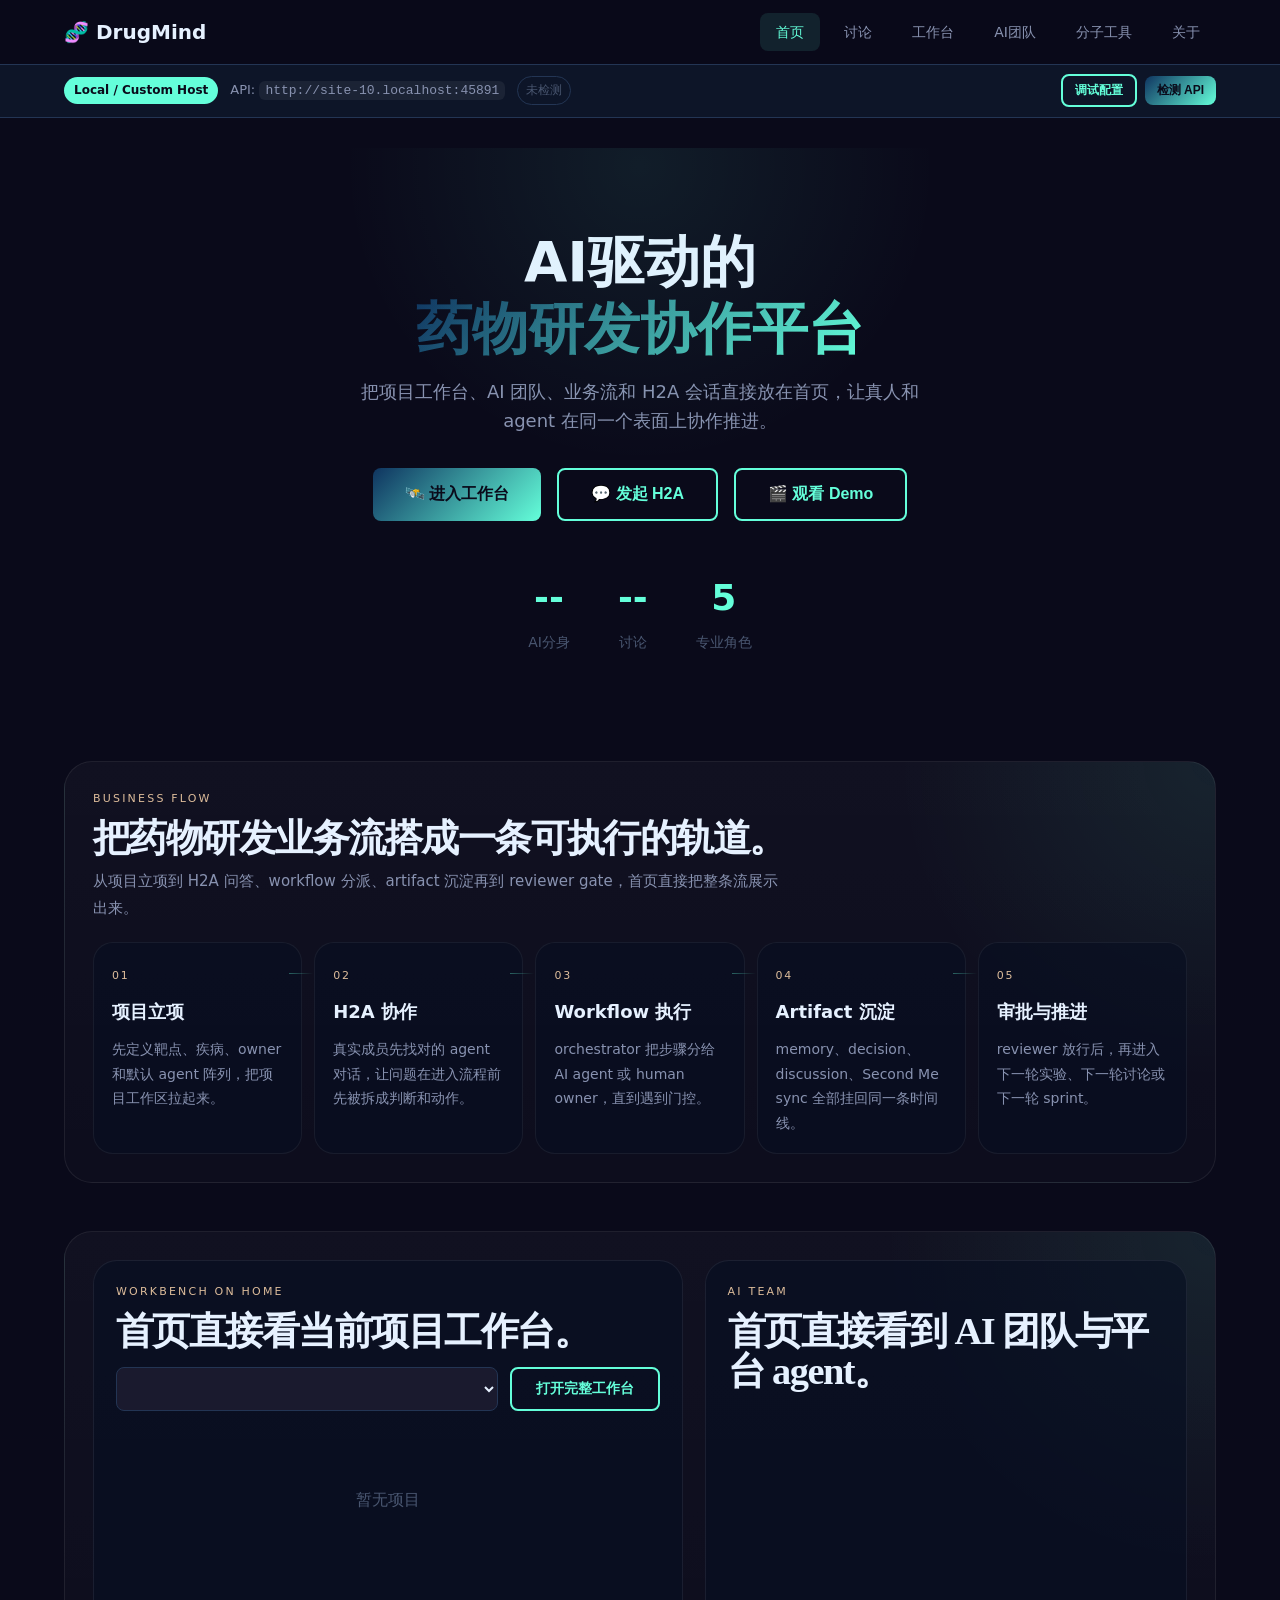
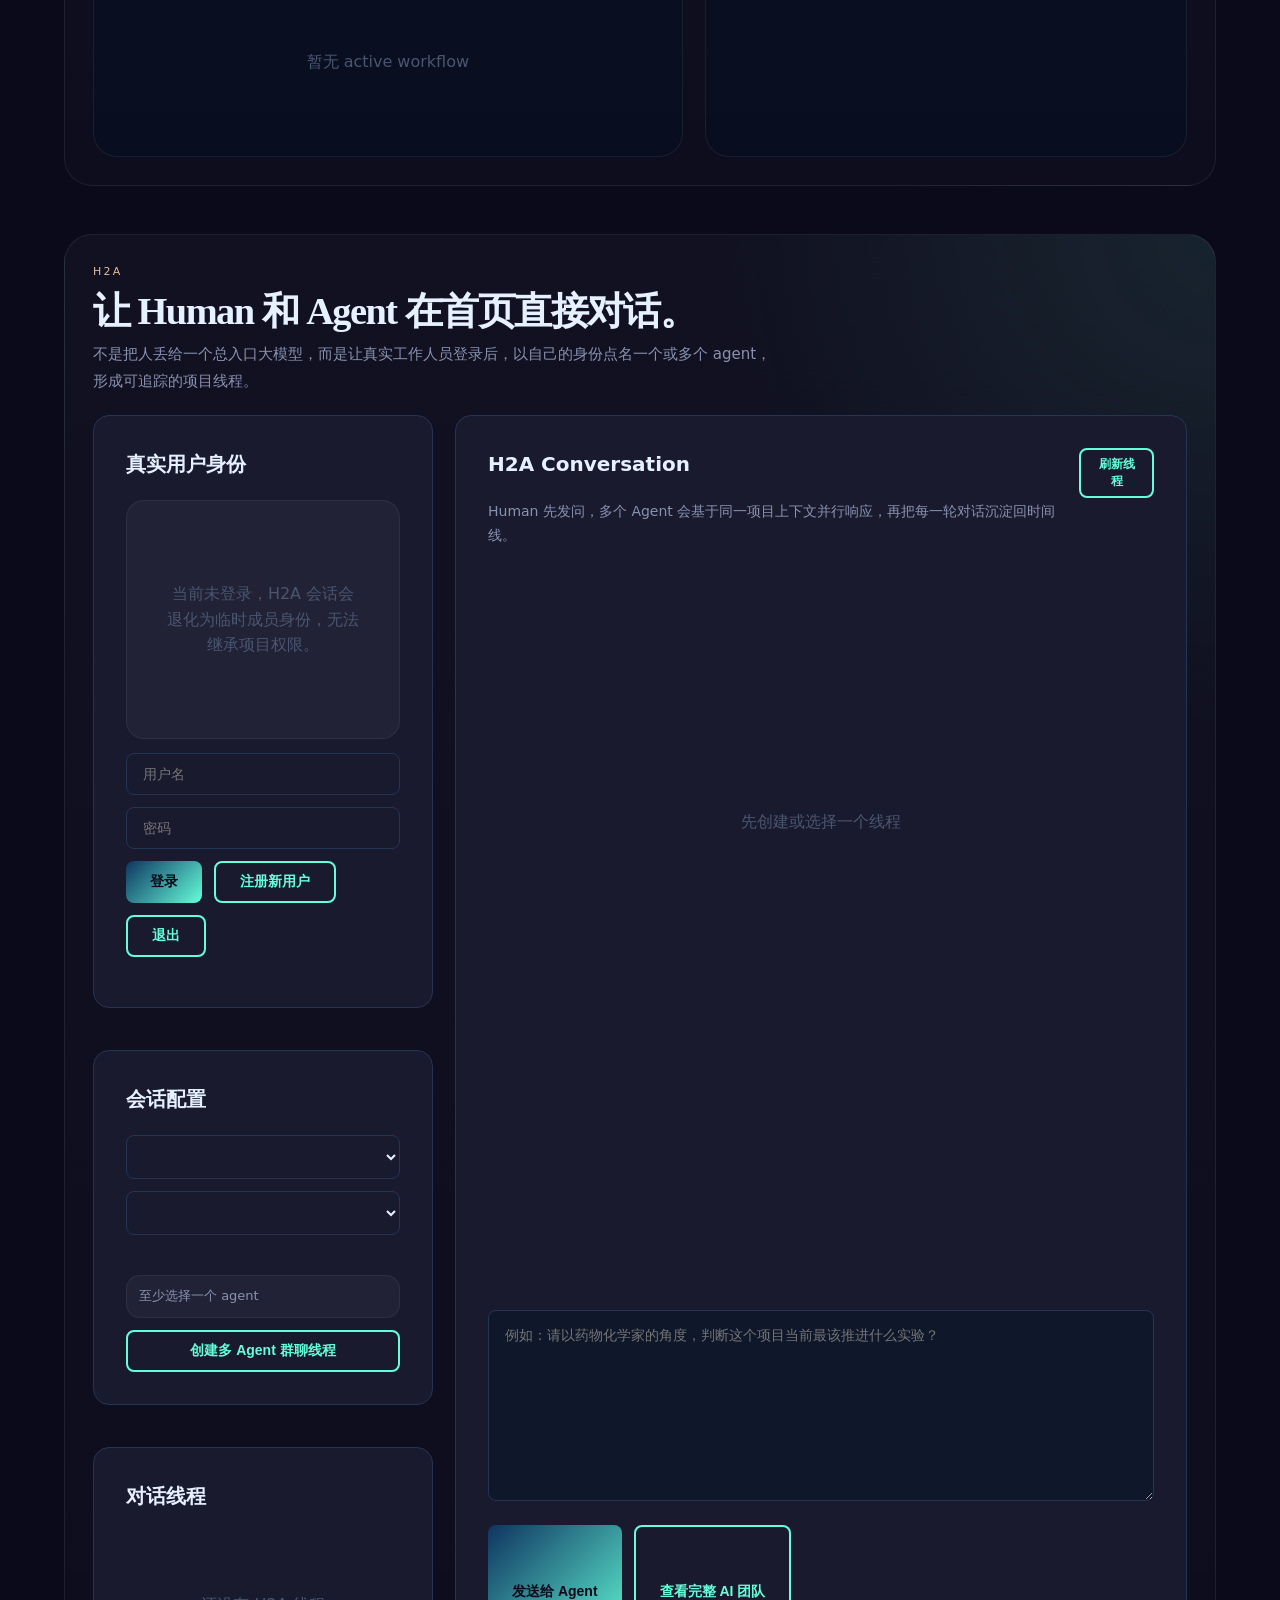
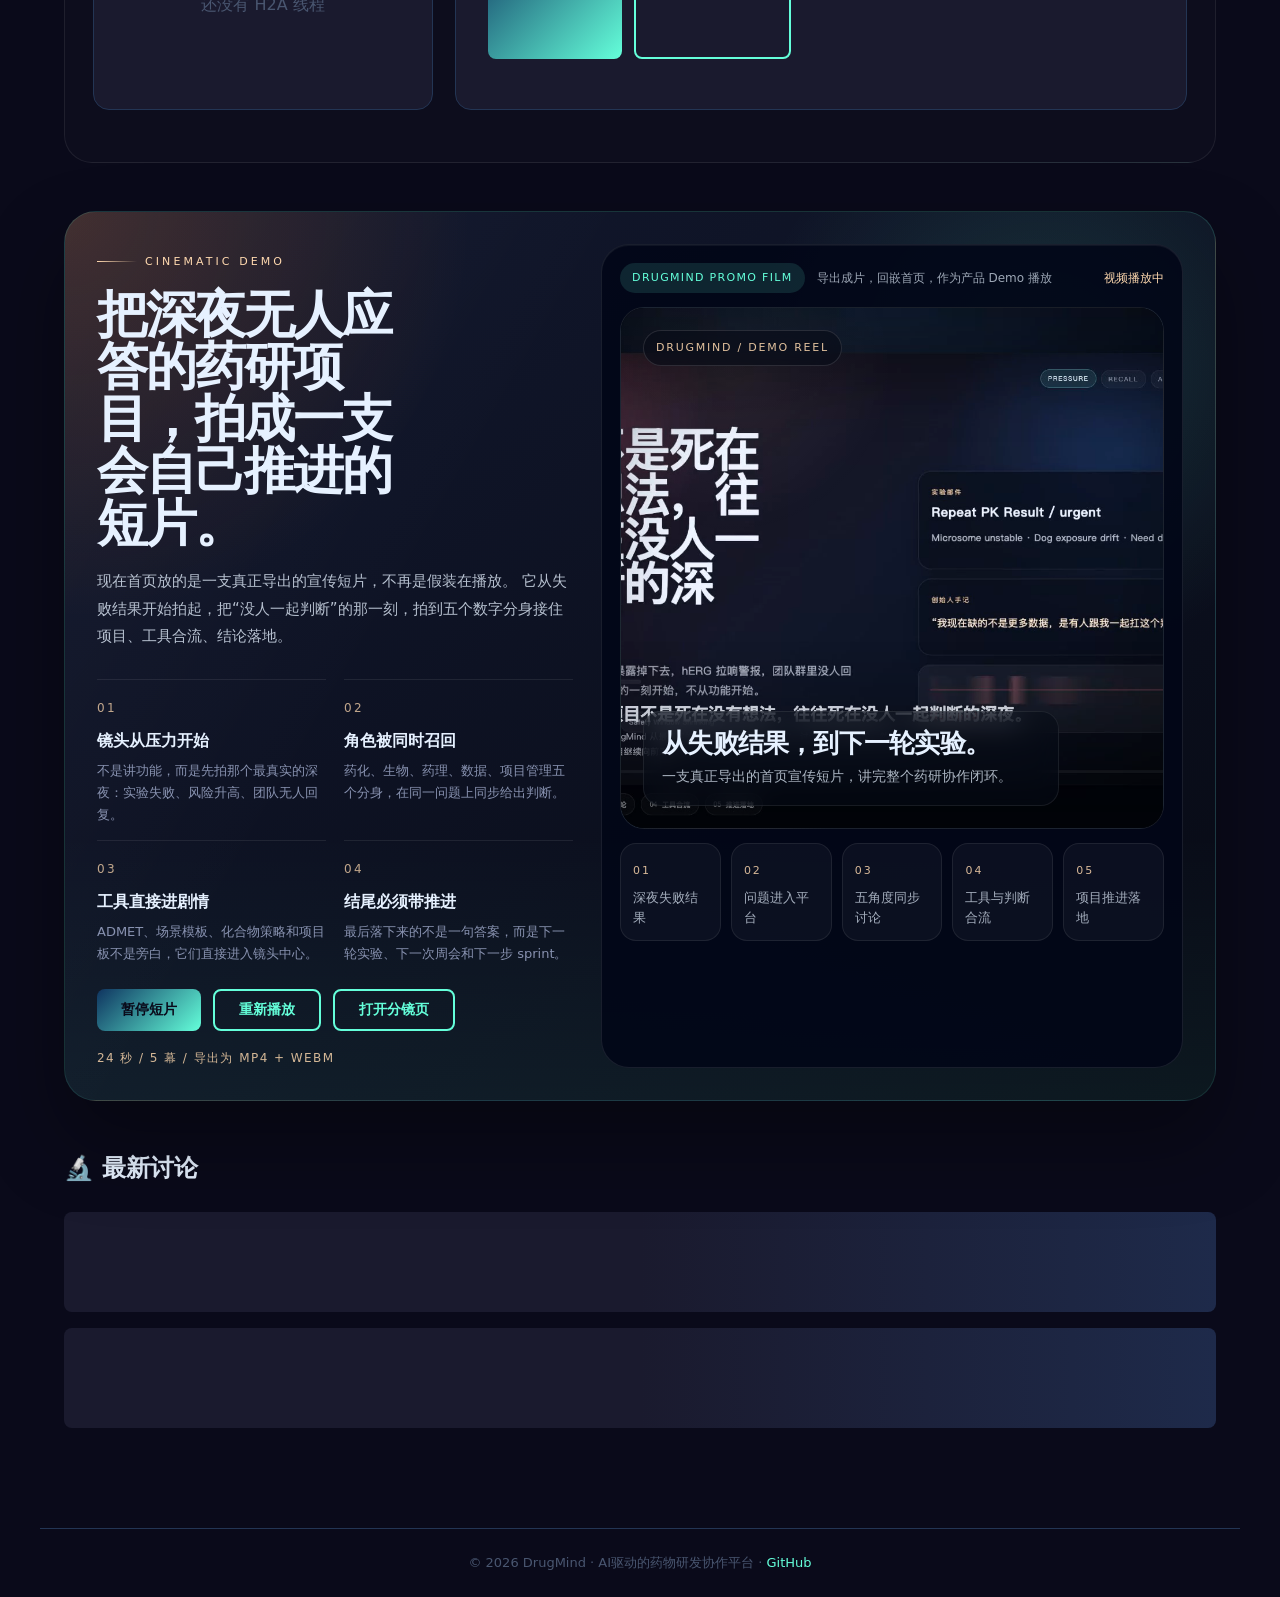
==== commit 0160879e: "seo: Add OG tags, favicon, Google Fonts to landing page" ====
--- a/frontend/index.html
+++ b/frontend/index.html
@@ -4,7 +4,18 @@
 <meta charset="UTF-8">
 <meta name="viewport" content="width=device-width, initial-scale=1.0">
 <title>DrugMind — AI驱动的药物研发协作平台</title>
+    <meta name="description" content="DrugMind — 药物研发人员的数字分身协作平台。7×24 AI专家协作，加速药物发现。">
+    <meta property="og:title" content="DrugMind | 药物研发数字分身平台">
+    <meta property="og:description" content="让每一位药物研发人员拥有自己的AI数字分身，7×24与其他研发人员的分身讨论药物项目。">
+    <meta property="og:type" content="website">
+    <meta property="og:url" content="https://drugmind.cloud">
+    <meta property="og:image" content="https://drugmind.cloud/media/og-image.png">
+    <meta name="twitter:card" content="summary_large_image">
+    <link rel="icon" href="data:image/svg+xml,<svg xmlns='http://www.w3.org/2000/svg' viewBox='0 0 100 100'><text y='.9em' font-size='90'>🧬</text></svg>">
+<link rel="icon" href="data:image/svg+xml,%3Csvg xmlns='http://www.w3.org/2000/svg' viewBox='0 0 64 64'%3E%3Ctext x='50%25' y='52%25' dominant-baseline='middle' text-anchor='middle' font-size='44'%3E%F0%9F%A7%AC%3C/text%3E%3C/svg%3E">
 <link rel="stylesheet" href="css/style.css">
+<link rel="preconnect" href="https://fonts.googleapis.com">
+<link href="https://fonts.googleapis.com/css2?family=Inter:wght@400;500;600;700;800&family=JetBrains+Mono:wght@400;500&display=swap" rel="stylesheet">
 </head>
 <body>
 <nav class="navbar" id="navbar">
@@ -377,6 +388,21 @@
           <div id="workbenchProjectSummary" class="workbench-summary empty-state">请选择一个项目</div>
         </div>
 
+        <div class="tool-card workbench-card">
+          <div class="workbench-card-header">
+            <div>
+              <h2>Implementation Blueprint</h2>
+              <p>把项目阶段、默认 capability、退出标准和 BY 映射放到同一块控制面板。</p>
+            </div>
+            <div class="workbench-inline-actions">
+              <button class="btn btn-sm btn-outline" type="button" onclick="refreshDrugDiscoveryCatalogs()">刷新目录</button>
+            </div>
+          </div>
+          <div id="workbenchImplementationPanel" class="workbench-panel-body">
+            <div class="empty-state">请选择一个项目</div>
+          </div>
+        </div>
+
         <div class="tool-card workbench-card" id="workbenchCreateProjectCard" style="display:none">
           <div class="workbench-card-header">
             <div>
@@ -411,6 +437,18 @@
         <div class="tool-card workbench-card">
           <div class="workbench-card-header">
             <div>
+              <h2>Second Me Sync</h2>
+              <p>查看绑定、挑选实例并把 implementation、workflow 和 memory 同步出去。</p>
+            </div>
+          </div>
+          <div id="workbenchSecondMePanel" class="workbench-panel-body">
+            <div class="empty-state">暂无 Second Me 绑定</div>
+          </div>
+        </div>
+
+        <div class="tool-card workbench-card">
+          <div class="workbench-card-header">
+            <div>
               <h2>Artifact Timeline</h2>
               <p>把 decision、discussion、memory、Second Me sync 拉成一条项目时间线。</p>
             </div>
@@ -422,6 +460,44 @@
       </aside>
 
       <section class="workbench-main">
+        <div class="workbench-split-grid">
+          <div class="tool-card workbench-card">
+            <div class="workbench-card-header">
+              <div>
+                <h2>Capability Launcher</h2>
+                <p>直接执行 DrugMind capability，并把结果推回 artifact 和 Second Me。</p>
+              </div>
+            </div>
+            <div id="workbenchCapabilityPanel" class="workbench-panel-body">
+              <div class="empty-state">请选择一个项目</div>
+            </div>
+          </div>
+
+          <div class="tool-card workbench-card">
+          <div class="workbench-card-header">
+            <div>
+              <h2>BY / Structural Biology Bridge</h2>
+              <p>把 BY 的结构研究、Tamarind submit/status/poll 和 biologics pipeline 放进同一个可执行面板。</p>
+            </div>
+          </div>
+            <div id="workbenchByBridgePanel" class="workbench-panel-body">
+              <div class="empty-state">请选择一个项目</div>
+            </div>
+          </div>
+        </div>
+
+        <div class="tool-card workbench-card">
+          <div class="workbench-card-header">
+            <div>
+              <h2>MediPharma Bridge</h2>
+              <p>把靶点发现、虚拟筛选、分子生成、ADMET、先导优化、全流水线和知识引擎接进 DrugMind 工作台。</p>
+            </div>
+          </div>
+          <div id="workbenchMediPharmaPanel" class="workbench-panel-body">
+            <div class="empty-state">请选择一个项目</div>
+          </div>
+        </div>
+
         <div class="tool-card workbench-card">
           <div class="workbench-card-header">
             <div>
--- a/frontend/css/style.css
+++ b/frontend/css/style.css
@@ -1530,6 +1530,11 @@
   gap: 22px;
   align-items: start;
 }
+.workbench-split-grid {
+  display: grid;
+  grid-template-columns: repeat(2, minmax(0, 1fr));
+  gap: 18px;
+}
 .workbench-sidebar,
 .workbench-main {
   display: grid;
@@ -1590,8 +1595,104 @@
   display: grid;
   gap: 12px;
 }
+.workbench-form-grid.compact {
+  gap: 10px;
+}
 .workbench-form-grid .full {
   width: 100%;
+}
+.workbench-panel-body,
+.workbench-panel-stack {
+  position: relative;
+  z-index: 1;
+}
+.workbench-panel-stack {
+  display: grid;
+  gap: 14px;
+}
+.capability-highlight,
+.execution-card,
+.phase-chip {
+  padding: 14px 16px;
+  border-radius: 18px;
+  border: 1px solid rgba(255,255,255,0.06);
+  background: rgba(8, 15, 34, 0.56);
+}
+.workbench-capability-head,
+.execution-card-head {
+  display: flex;
+  align-items: flex-start;
+  justify-content: space-between;
+  gap: 12px;
+}
+.workbench-capability-head p,
+.execution-card p,
+.phase-chip p {
+  margin-top: 6px;
+  color: var(--text-secondary);
+  font-size: 13px;
+  line-height: 1.7;
+}
+.workbench-progress-rail {
+  width: 100%;
+  height: 10px;
+  border-radius: 999px;
+  background: rgba(255,255,255,0.06);
+  overflow: hidden;
+}
+.workbench-progress-fill {
+  height: 100%;
+  border-radius: inherit;
+  background: linear-gradient(90deg, #5eead4, #6366f1);
+}
+.phase-strip,
+.execution-feed {
+  display: grid;
+  gap: 12px;
+}
+.phase-chip {
+  position: relative;
+  overflow: hidden;
+}
+.phase-chip::before {
+  content: '';
+  position: absolute;
+  inset: 0;
+  pointer-events: none;
+  background: linear-gradient(140deg, rgba(255,255,255,0.06), transparent 46%);
+}
+.phase-chip.active {
+  border-color: rgba(94, 234, 212, 0.24);
+  background: rgba(94, 234, 212, 0.06);
+}
+.phase-chip span {
+  display: inline-flex;
+  margin-bottom: 8px;
+  font-size: 11px;
+  letter-spacing: 0.14em;
+  text-transform: uppercase;
+  color: var(--text-muted);
+}
+.phase-chip strong {
+  display: block;
+  font-size: 15px;
+}
+.workbench-checklist {
+  display: grid;
+  gap: 8px;
+  color: var(--text-secondary);
+  font-size: 13px;
+  line-height: 1.6;
+}
+.execution-card p {
+  margin-bottom: 0;
+}
+.artifact-link {
+  text-decoration: none;
+}
+.artifact-link:hover {
+  border-color: rgba(94, 234, 212, 0.24);
+  color: #c4fff3;
 }
 .checkbox-row {
   display: flex;
@@ -1979,6 +2080,9 @@
   .workbench-shell {
     grid-template-columns: 1fr;
   }
+  .workbench-split-grid {
+    grid-template-columns: 1fr;
+  }
   .workbench-metric-grid {
     grid-template-columns: 1fr;
   }
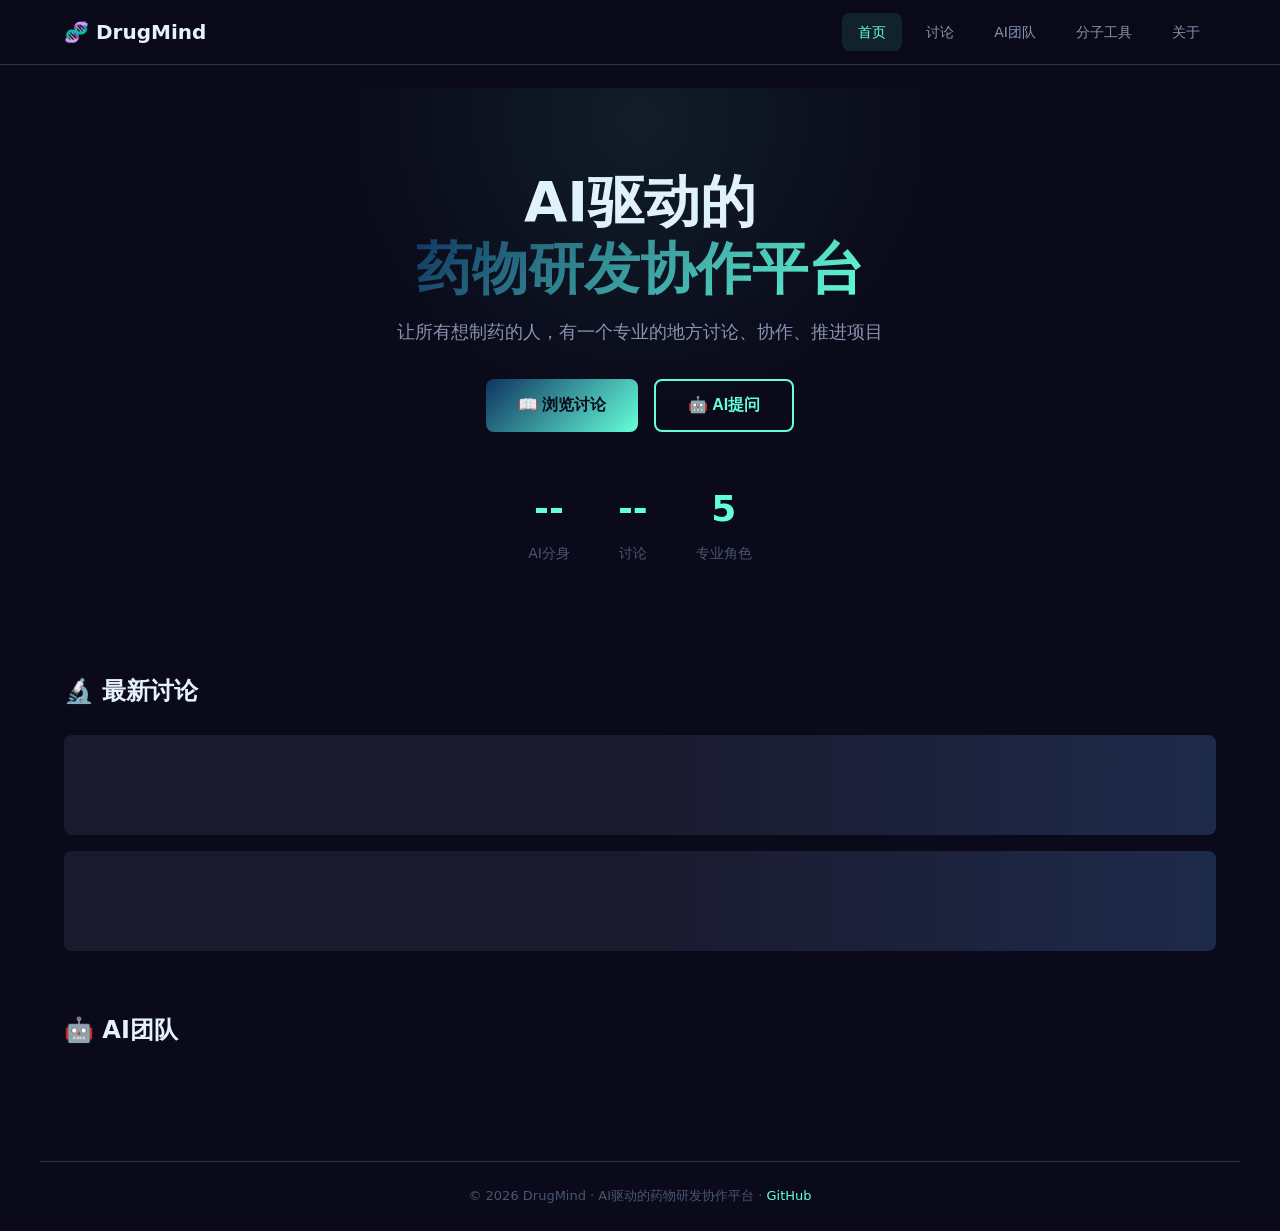
==== commit 661c7697: "Sync with GitHub: DrugMind" ====
--- a/frontend/index.html
+++ b/frontend/index.html
@@ -4,18 +4,7 @@
 <meta charset="UTF-8">
 <meta name="viewport" content="width=device-width, initial-scale=1.0">
 <title>DrugMind — AI驱动的药物研发协作平台</title>
-    <meta name="description" content="DrugMind — 药物研发人员的数字分身协作平台。7×24 AI专家协作，加速药物发现。">
-    <meta property="og:title" content="DrugMind | 药物研发数字分身平台">
-    <meta property="og:description" content="让每一位药物研发人员拥有自己的AI数字分身，7×24与其他研发人员的分身讨论药物项目。">
-    <meta property="og:type" content="website">
-    <meta property="og:url" content="https://drugmind.cloud">
-    <meta property="og:image" content="https://drugmind.cloud/media/og-image.png">
-    <meta name="twitter:card" content="summary_large_image">
-    <link rel="icon" href="data:image/svg+xml,<svg xmlns='http://www.w3.org/2000/svg' viewBox='0 0 100 100'><text y='.9em' font-size='90'>🧬</text></svg>">
-<link rel="icon" href="data:image/svg+xml,%3Csvg xmlns='http://www.w3.org/2000/svg' viewBox='0 0 64 64'%3E%3Ctext x='50%25' y='52%25' dominant-baseline='middle' text-anchor='middle' font-size='44'%3E%F0%9F%A7%AC%3C/text%3E%3C/svg%3E">
 <link rel="stylesheet" href="css/style.css">
-<link rel="preconnect" href="https://fonts.googleapis.com">
-<link href="https://fonts.googleapis.com/css2?family=Inter:wght@400;500;600;700;800&family=JetBrains+Mono:wght@400;500&display=swap" rel="stylesheet">
 </head>
 <body>
 <nav class="navbar" id="navbar">
@@ -25,7 +14,6 @@
     <div class="nav-links" id="navLinks">
       <a href="#" class="nav-link active" data-page="home" onclick="showPage('home')">首页</a>
       <a href="#" class="nav-link" data-page="discuss" onclick="showPage('discuss')">讨论</a>
-      <a href="#" class="nav-link" data-page="workbench" onclick="showPage('workbench')">工作台</a>
       <a href="#" class="nav-link" data-page="team" onclick="showPage('team')">AI团队</a>
       <a href="#" class="nav-link" data-page="tools" onclick="showPage('tools')">分子工具</a>
       <a href="#" class="nav-link" data-page="about" onclick="showPage('about')">关于</a>
@@ -33,294 +21,21 @@
   </div>
 </nav>
 
-<section class="env-bar" id="envBar">
-  <div class="env-bar-inner">
-    <div class="env-summary">
-      <span class="env-badge" id="envModeBadge">Frontend</span>
-      <span class="env-text">API: <code id="apiBaseLabel">检测中...</code></span>
-      <span class="env-status" id="apiHealthStatus">未检测</span>
-    </div>
-    <div class="env-actions">
-      <button class="btn btn-sm btn-outline" type="button" onclick="toggleDebugPanel()">调试配置</button>
-      <button class="btn btn-sm btn-primary" type="button" onclick="testApiConnection()">检测 API</button>
-    </div>
-  </div>
-</section>
-
-<section class="debug-panel" id="debugPanel">
-  <div class="debug-card">
-    <div class="debug-header">
-      <div>
-        <h2>GitHub Pages 调试面板</h2>
-        <p>Pages 只托管前端。这里配置后端 API 端点，用于调试所有动态功能。</p>
-      </div>
-      <button class="btn btn-sm btn-outline" type="button" onclick="toggleDebugPanel()">收起</button>
-    </div>
-    <div class="debug-grid">
-      <div class="debug-field">
-        <label for="apiBaseInput">API Base URL</label>
-        <input type="text" id="apiBaseInput" class="input" placeholder="例如：https://your-api.example.com">
-        <p class="debug-help">GitHub Pages 页面必须连接 HTTPS 后端。HTTP 端点在浏览器里会被 Mixed Content 阻止。</p>
-      </div>
-      <div class="debug-field">
-        <label>快捷端点</label>
-        <div class="preset-list" id="presetList"></div>
-      </div>
-    </div>
-    <div class="debug-actions">
-      <button class="btn btn-primary" type="button" onclick="saveApiBase()">保存端点</button>
-      <button class="btn btn-outline" type="button" onclick="clearApiBase()">恢复默认</button>
-      <button class="btn btn-outline" type="button" onclick="testApiConnection()">检测 /health</button>
-    </div>
-    <div class="debug-meta">
-      <div>Frontend Host: <code id="frontendHostLabel"></code></div>
-      <div>Docs: <a id="apiDocsLink" href="#" target="_blank" rel="noreferrer">API Docs</a></div>
-      <div>MCP: <a id="mcpLink" href="#" target="_blank" rel="noreferrer">MCP Endpoint</a></div>
-    </div>
-    <div class="debug-result" id="debugResult"></div>
-  </div>
-</section>
-
 <main class="main">
   <!-- 首页 -->
   <section class="page active" id="page-home">
     <div class="hero">
       <div class="hero-glow"></div>
       <h1>AI驱动的<br><span class="gradient-text">药物研发协作平台</span></h1>
-      <p class="hero-sub">把项目工作台、AI 团队、业务流和 H2A 会话直接放在首页，让真人和 agent 在同一个表面上协作推进。</p>
+      <p class="hero-sub">让所有想制药的人，有一个专业的地方讨论、协作、推进项目</p>
       <div class="hero-actions">
-        <button class="btn btn-primary btn-lg" onclick="showPage('workbench')">🛰️ 进入工作台</button>
-        <button class="btn btn-outline btn-lg" onclick="scrollToH2A()">💬 发起 H2A</button>
-        <button class="btn btn-outline btn-lg" onclick="scrollToStoryDemo()">🎬 观看 Demo</button>
+        <button class="btn btn-primary btn-lg" onclick="showPage('discuss')">📖 浏览讨论</button>
+        <button class="btn btn-outline btn-lg" onclick="showPage('tools')">🤖 AI提问</button>
       </div>
       <div class="hero-stats" id="heroStats">
         <div class="stat"><span class="stat-num" id="statTwins">--</span><span class="stat-label">AI分身</span></div>
         <div class="stat"><span class="stat-num" id="statDisc">--</span><span class="stat-label">讨论</span></div>
         <div class="stat"><span class="stat-num">5</span><span class="stat-label">专业角色</span></div>
-      </div>
-    </div>
-
-    <div class="section home-business-section">
-      <div class="section-heading">
-        <p class="section-kicker">Business Flow</p>
-        <h2 class="section-title-left">把药物研发业务流搭成一条可执行的轨道。</h2>
-        <p class="section-copy">从项目立项到 H2A 问答、workflow 分派、artifact 沉淀再到 reviewer gate，首页直接把整条流展示出来。</p>
-      </div>
-      <div class="business-flow">
-        <div class="flow-step">
-          <span class="flow-step-index">01</span>
-          <strong>项目立项</strong>
-          <p>先定义靶点、疾病、owner 和默认 agent 阵列，把项目工作区拉起来。</p>
-        </div>
-        <div class="flow-step">
-          <span class="flow-step-index">02</span>
-          <strong>H2A 协作</strong>
-          <p>真实成员先找对的 agent 对话，让问题在进入流程前先被拆成判断和动作。</p>
-        </div>
-        <div class="flow-step">
-          <span class="flow-step-index">03</span>
-          <strong>Workflow 执行</strong>
-          <p>orchestrator 把步骤分给 AI agent 或 human owner，直到遇到门控。</p>
-        </div>
-        <div class="flow-step">
-          <span class="flow-step-index">04</span>
-          <strong>Artifact 沉淀</strong>
-          <p>memory、decision、discussion、Second Me sync 全部挂回同一条时间线。</p>
-        </div>
-        <div class="flow-step">
-          <span class="flow-step-index">05</span>
-          <strong>审批与推进</strong>
-          <p>reviewer 放行后，再进入下一轮实验、下一轮讨论或下一轮 sprint。</p>
-        </div>
-      </div>
-    </div>
-
-    <div class="section home-ops-section">
-      <div class="home-ops-grid">
-        <div class="home-ops-panel">
-          <div class="section-heading compact">
-            <p class="section-kicker">Workbench On Home</p>
-            <h2 class="section-title-left">首页直接看当前项目工作台。</h2>
-          </div>
-          <div class="home-workbench-toolbar">
-            <select id="homeProjectSelect" class="input" onchange="selectHomeProject(this.value)"></select>
-            <button class="btn btn-outline" type="button" onclick="showPage('workbench')">打开完整工作台</button>
-          </div>
-          <div id="homeWorkbenchSnapshot" class="home-workbench-snapshot empty-state">暂无项目</div>
-          <div id="homeRunPreview" class="home-run-preview empty-state">暂无 active workflow</div>
-        </div>
-
-        <div class="home-ops-panel">
-          <div class="section-heading compact">
-            <p class="section-kicker">AI Team</p>
-            <h2 class="section-title-left">首页直接看到 AI 团队与平台 agent。</h2>
-          </div>
-          <div class="team-showcase" id="teamShowcase"></div>
-          <div class="home-agent-deck" id="homeAgentDeck"></div>
-        </div>
-      </div>
-    </div>
-
-    <div class="section home-h2a-section" id="homeH2ASection">
-      <div class="section-heading">
-        <p class="section-kicker">H2A</p>
-        <h2 class="section-title-left">让 Human 和 Agent 在首页直接对话。</h2>
-        <p class="section-copy">不是把人丢给一个总入口大模型，而是让真实工作人员登录后，以自己的身份点名一个或多个 agent，形成可追踪的项目线程。</p>
-      </div>
-      <div class="h2a-shell">
-        <aside class="h2a-sidebar">
-          <div class="tool-card h2a-card">
-            <h2>真实用户身份</h2>
-            <div id="currentUserCard" class="h2a-user-card empty-state">当前未登录</div>
-            <div class="workbench-form-grid" id="homeLoginForm">
-              <input type="text" id="loginUsername" class="input" placeholder="用户名">
-              <input type="password" id="loginPassword" class="input" placeholder="密码">
-              <div class="story-controls">
-                <button class="btn btn-primary" type="button" onclick="loginHomeUser()">登录</button>
-                <button class="btn btn-outline" type="button" onclick="toggleRegisterForm()">注册新用户</button>
-                <button class="btn btn-outline" type="button" onclick="logoutHomeUser()">退出</button>
-              </div>
-            </div>
-            <div class="workbench-form-grid" id="homeRegisterForm" style="display:none">
-              <input type="text" id="registerDisplayName" class="input" placeholder="显示名，例如：Lin">
-              <input type="text" id="registerUsername" class="input" placeholder="用户名">
-              <input type="email" id="registerEmail" class="input" placeholder="邮箱">
-              <input type="password" id="registerPassword" class="input" placeholder="密码">
-              <button class="btn btn-primary full" type="button" onclick="registerHomeUser()">注册并登录</button>
-            </div>
-          </div>
-          <div class="tool-card h2a-card">
-            <h2>会话配置</h2>
-            <div class="workbench-form-grid">
-              <select id="homeH2AProjectSelect" class="input" onchange="changeH2AProject(this.value)"></select>
-              <select id="homeHumanSelect" class="input"></select>
-              <div id="homeAgentSelector" class="role-selector"></div>
-              <div id="homeAgentSelectionSummary" class="h2a-selection-summary">至少选择一个 agent</div>
-              <button class="btn btn-outline full" type="button" onclick="createH2AThread()">创建多 Agent 群聊线程</button>
-            </div>
-            <div id="homeH2AStatus" class="workbench-message" style="display:none"></div>
-          </div>
-          <div class="tool-card h2a-card">
-            <h2>对话线程</h2>
-            <div id="homeThreadList" class="h2a-thread-list empty-state">还没有 H2A 线程</div>
-          </div>
-        </aside>
-        <div class="tool-card h2a-card h2a-main">
-          <div class="h2a-main-header">
-            <div>
-              <h2>H2A Conversation</h2>
-              <p>Human 先发问，多个 Agent 会基于同一项目上下文并行响应，再把每一轮对话沉淀回时间线。</p>
-            </div>
-            <button class="btn btn-sm btn-outline" type="button" onclick="refreshH2AThread()">刷新线程</button>
-          </div>
-          <div id="homeConversation" class="h2a-conversation empty-state">先创建或选择一个线程</div>
-          <div class="h2a-composer">
-            <textarea id="homeH2AMessage" class="textarea" rows="4" placeholder="例如：请以药物化学家的角度，判断这个项目当前最该推进什么实验？"></textarea>
-            <div class="story-controls">
-              <button class="btn btn-primary" type="button" onclick="sendH2AMessage()">发送给 Agent</button>
-              <button class="btn btn-outline" type="button" onclick="showPage('team')">查看完整 AI 团队</button>
-            </div>
-          </div>
-        </div>
-      </div>
-    </div>
-
-    <div class="section section-demo" id="storyDemoSection">
-      <div class="story-demo">
-        <div class="story-copy">
-          <p class="story-kicker">Cinematic Demo</p>
-          <h2 class="story-title">把深夜无人应答的药研项目，拍成一支会自己推进的短片。</h2>
-          <p class="story-body">
-            现在首页放的是一支真正导出的宣传短片，不再是假装在播放。
-            它从失败结果开始拍起，把“没人一起判断”的那一刻，拍到五个数字分身接住项目、工具合流、结论落地。
-          </p>
-          <div class="story-points">
-            <div class="story-point">
-              <span>01</span>
-              <strong>镜头从压力开始</strong>
-              <p>不是讲功能，而是先拍那个最真实的深夜：实验失败、风险升高、团队无人回复。</p>
-            </div>
-            <div class="story-point">
-              <span>02</span>
-              <strong>角色被同时召回</strong>
-              <p>药化、生物、药理、数据、项目管理五个分身，在同一问题上同步给出判断。</p>
-            </div>
-            <div class="story-point">
-              <span>03</span>
-              <strong>工具直接进剧情</strong>
-              <p>ADMET、场景模板、化合物策略和项目板不是旁白，它们直接进入镜头中心。</p>
-            </div>
-            <div class="story-point">
-              <span>04</span>
-              <strong>结尾必须带推进</strong>
-              <p>最后落下来的不是一句答案，而是下一轮实验、下一次周会和下一步 sprint。</p>
-            </div>
-          </div>
-          <div class="story-controls">
-            <button class="btn btn-primary" id="storyToggleBtn" type="button" onclick="toggleStoryVideo()">暂停短片</button>
-            <button class="btn btn-outline" type="button" onclick="restartStoryVideo()">重新播放</button>
-            <button class="btn btn-outline" type="button" onclick="openDemoReel()">打开分镜页</button>
-          </div>
-          <div class="story-dots story-dots-text">
-            <span>24 秒 / 5 幕 / 导出为 MP4 + WebM</span>
-          </div>
-        </div>
-
-        <div class="story-player" id="storyPlayer" aria-live="polite">
-          <div class="story-player-bar">
-            <div class="story-player-meta">
-              <span class="story-player-pill">DrugMind Promo Film</span>
-              <span class="story-player-name">导出成片，回嵌首页，作为产品 Demo 播放</span>
-            </div>
-            <span class="story-player-status" id="storyPlaybackState">视频播放中</span>
-          </div>
-
-          <div class="story-video-shell">
-            <video
-              class="story-video"
-              id="storyVideo"
-              autoplay
-              muted
-              loop
-              playsinline
-              preload="auto"
-              poster="media/drugmind-demo-poster.png"
-            >
-              <source src="media/drugmind-demo.webm" type="video/webm">
-              <source src="media/drugmind-demo.mp4" type="video/mp4">
-            </video>
-            <div class="story-video-overlay">
-              <div class="story-video-badge">DrugMind / Demo Reel</div>
-              <div class="story-video-caption">
-                <strong>从失败结果，到下一轮实验。</strong>
-                <p>一支真正导出的首页宣传短片，讲完整个药研协作闭环。</p>
-              </div>
-            </div>
-          </div>
-
-          <div class="story-video-chapters">
-            <div class="story-video-chapter">
-              <span>01</span>
-              <p>深夜失败结果</p>
-            </div>
-            <div class="story-video-chapter">
-              <span>02</span>
-              <p>问题进入平台</p>
-            </div>
-            <div class="story-video-chapter">
-              <span>03</span>
-              <p>五角度同步讨论</p>
-            </div>
-            <div class="story-video-chapter">
-              <span>04</span>
-              <p>工具与判断合流</p>
-            </div>
-            <div class="story-video-chapter">
-              <span>05</span>
-              <p>项目推进落地</p>
-            </div>
-          </div>
-        </div>
       </div>
     </div>
 
@@ -330,6 +45,11 @@
         <div class="skeleton" style="height:100px"></div>
         <div class="skeleton" style="height:100px"></div>
       </div>
+    </div>
+
+    <div class="section">
+      <h2 class="section-title">🤖 AI团队</h2>
+      <div class="team-showcase" id="teamShowcase"></div>
     </div>
   </section>
 
@@ -354,185 +74,6 @@
       <p>5个专业数字分身，从不同角度分析药物研发问题</p>
     </div>
     <div class="team-grid" id="teamGrid"></div>
-  </section>
-
-  <section class="page" id="page-workbench">
-    <div class="page-header">
-      <h1>🛰️ Workflow Workbench</h1>
-      <p>可视化执行、审批和交接项目流程，把 AI agent、人工 owner 和产物时间线放在一个界面里。</p>
-    </div>
-
-    <div class="workbench-topbar">
-      <div class="workbench-project-switcher">
-        <label for="workbenchProjectSelect">项目</label>
-        <select id="workbenchProjectSelect" class="input" onchange="selectWorkbenchProject(this.value)"></select>
-      </div>
-      <div class="workbench-top-actions">
-        <button class="btn btn-outline" type="button" onclick="refreshWorkbench()">刷新工作台</button>
-        <button class="btn btn-primary" type="button" onclick="showWorkbenchCreateProject()">新建项目</button>
-      </div>
-    </div>
-
-    <div id="workbenchMessage" class="workbench-message" style="display:none"></div>
-
-    <div class="workbench-shell">
-      <aside class="workbench-sidebar">
-        <div class="tool-card workbench-card">
-          <div class="workbench-card-header">
-            <div>
-              <h2>项目概览</h2>
-              <p>工作区成员、AI agent、Second Me 绑定和关键指标。</p>
-            </div>
-            <span class="workbench-badge" id="workbenchProjectStage">未选择</span>
-          </div>
-          <div id="workbenchProjectSummary" class="workbench-summary empty-state">请选择一个项目</div>
-        </div>
-
-        <div class="tool-card workbench-card">
-          <div class="workbench-card-header">
-            <div>
-              <h2>Implementation Blueprint</h2>
-              <p>把项目阶段、默认 capability、退出标准和 BY 映射放到同一块控制面板。</p>
-            </div>
-            <div class="workbench-inline-actions">
-              <button class="btn btn-sm btn-outline" type="button" onclick="refreshDrugDiscoveryCatalogs()">刷新目录</button>
-            </div>
-          </div>
-          <div id="workbenchImplementationPanel" class="workbench-panel-body">
-            <div class="empty-state">请选择一个项目</div>
-          </div>
-        </div>
-
-        <div class="tool-card workbench-card" id="workbenchCreateProjectCard" style="display:none">
-          <div class="workbench-card-header">
-            <div>
-              <h2>创建项目</h2>
-              <p>快速起一个工作区，然后马上拉起 workflow。</p>
-            </div>
-            <button class="btn btn-sm btn-outline" type="button" onclick="hideWorkbenchCreateProject()">收起</button>
-          </div>
-          <div class="workbench-form-grid">
-            <input type="text" id="workbenchProjectName" class="input" placeholder="项目名称，例如：KRAS Sprint">
-            <input type="text" id="workbenchProjectTarget" class="input" placeholder="靶点，例如：KRAS G12D">
-            <input type="text" id="workbenchProjectDisease" class="input" placeholder="疾病，例如：PDAC">
-            <button class="btn btn-primary full" type="button" onclick="createWorkbenchProject()">创建项目</button>
-          </div>
-        </div>
-
-        <div class="tool-card workbench-card">
-          <div class="workbench-card-header">
-            <div>
-              <h2>成员与 Owner</h2>
-              <p>让 workflow step 在 AI agent 和人工 owner 之间切换。</p>
-            </div>
-          </div>
-          <div class="workbench-form-grid">
-            <input type="text" id="workspaceMemberName" class="input" placeholder="成员名称，例如：Lin">
-            <input type="text" id="workspaceMemberRole" class="input" placeholder="角色，例如：Medicinal Chemist">
-            <button class="btn btn-outline full" type="button" onclick="addWorkspaceMember()">添加成员</button>
-          </div>
-          <div id="workspaceMembersList" class="workbench-members empty-state">暂无成员</div>
-        </div>
-
-        <div class="tool-card workbench-card">
-          <div class="workbench-card-header">
-            <div>
-              <h2>Second Me Sync</h2>
-              <p>查看绑定、挑选实例并把 implementation、workflow 和 memory 同步出去。</p>
-            </div>
-          </div>
-          <div id="workbenchSecondMePanel" class="workbench-panel-body">
-            <div class="empty-state">暂无 Second Me 绑定</div>
-          </div>
-        </div>
-
-        <div class="tool-card workbench-card">
-          <div class="workbench-card-header">
-            <div>
-              <h2>Artifact Timeline</h2>
-              <p>把 decision、discussion、memory、Second Me sync 拉成一条项目时间线。</p>
-            </div>
-          </div>
-          <div id="artifactTimeline" class="artifact-timeline">
-            <div class="empty-state">暂无时间线数据</div>
-          </div>
-        </div>
-      </aside>
-
-      <section class="workbench-main">
-        <div class="workbench-split-grid">
-          <div class="tool-card workbench-card">
-            <div class="workbench-card-header">
-              <div>
-                <h2>Capability Launcher</h2>
-                <p>直接执行 DrugMind capability，并把结果推回 artifact 和 Second Me。</p>
-              </div>
-            </div>
-            <div id="workbenchCapabilityPanel" class="workbench-panel-body">
-              <div class="empty-state">请选择一个项目</div>
-            </div>
-          </div>
-
-          <div class="tool-card workbench-card">
-          <div class="workbench-card-header">
-            <div>
-              <h2>BY / Structural Biology Bridge</h2>
-              <p>把 BY 的结构研究、Tamarind submit/status/poll 和 biologics pipeline 放进同一个可执行面板。</p>
-            </div>
-          </div>
-            <div id="workbenchByBridgePanel" class="workbench-panel-body">
-              <div class="empty-state">请选择一个项目</div>
-            </div>
-          </div>
-        </div>
-
-        <div class="tool-card workbench-card">
-          <div class="workbench-card-header">
-            <div>
-              <h2>MediPharma Bridge</h2>
-              <p>把靶点发现、虚拟筛选、分子生成、ADMET、先导优化、全流水线和知识引擎接进 DrugMind 工作台。</p>
-            </div>
-          </div>
-          <div id="workbenchMediPharmaPanel" class="workbench-panel-body">
-            <div class="empty-state">请选择一个项目</div>
-          </div>
-        </div>
-
-        <div class="tool-card workbench-card">
-          <div class="workbench-card-header">
-            <div>
-              <h2>Workflow Launcher</h2>
-              <p>选择模板、输入议题、决定是否自动推进到审批门。</p>
-            </div>
-          </div>
-          <div class="workbench-form-grid">
-            <select id="workflowTemplateSelect" class="input"></select>
-            <textarea id="workflowTopicInput" class="textarea small" rows="3" placeholder="输入本轮 workflow 的议题，例如：Evaluate EGFR target package for the next sprint"></textarea>
-            <label class="checkbox-row">
-              <input type="checkbox" id="workflowAutoExecute" checked>
-              <span>启动后自动执行，直到遇到人工 owner 或审批门</span>
-            </label>
-            <button class="btn btn-primary full" type="button" onclick="startWorkbenchWorkflow()">启动 Workflow</button>
-          </div>
-        </div>
-
-        <div class="tool-card workbench-card">
-          <div class="workbench-card-header">
-            <div>
-              <h2>Execution Board</h2>
-              <p>逐步执行、切换 owner、人工完成、审批放行、查看每步产物。</p>
-            </div>
-            <div class="workbench-inline-actions">
-              <button class="btn btn-sm btn-outline" type="button" onclick="executeSelectedRun()">执行当前步</button>
-              <button class="btn btn-sm btn-outline" type="button" onclick="executeSelectedRun(6)">推进到门控</button>
-            </div>
-          </div>
-          <div id="workflowRunsPanel" class="workflow-runs">
-            <div class="empty-state">还没有 workflow run</div>
-          </div>
-        </div>
-      </section>
-    </div>
   </section>
 
   <!-- 分子工具 & AI提问 -->
@@ -568,29 +109,6 @@
       <div class="scenario-tabs" id="scenarioTabs"></div>
       <div class="scenario-content" id="scenarioContent"></div>
     </div>
-
-    <div class="tool-card">
-      <h2>🔗 Second Me 数字分身</h2>
-      <p class="tool-subtitle">把用户级 persona 接进 DrugMind 项目工作区，用于人格一致性、项目上下文同步和对外分享。</p>
-      <div class="secondme-status" id="secondMeStatus">检测中...</div>
-      <div class="input-row">
-        <input type="text" id="secondMeName" class="input" placeholder="分身名称，例如：林药研">
-        <select id="secondMeRole" class="input">
-          <option value="medicinal_chemist">药物化学</option>
-          <option value="biologist">生物学</option>
-          <option value="pharmacologist">药理学</option>
-          <option value="data_scientist">数据科学</option>
-          <option value="project_lead">项目管理</option>
-        </select>
-      </div>
-      <textarea id="secondMeExpertise" class="textarea small" placeholder="专业标签，用逗号分隔。例如：GLP-1, 小分子, SAR"></textarea>
-      <div class="story-controls">
-        <button class="btn btn-primary" type="button" onclick="createSecondMeInstance()">创建分身</button>
-        <button class="btn btn-outline" type="button" onclick="loadSecondMeStatus()">刷新状态</button>
-        <button class="btn btn-outline" type="button" onclick="loadSecondMeInstances()">刷新列表</button>
-      </div>
-      <div class="responses" id="secondMeInstances"></div>
-    </div>
   </section>
 
   <!-- 关于 -->
@@ -625,8 +143,8 @@
       <p>DrugMind — 让所有想制药的人，有一个专业的地方讨论、协作、推进项目</p>
       <p class="about-links">
         <a href="https://github.com/MoKangMedical/drugmind" target="_blank">GitHub</a> ·
-        <a id="aboutApiDocsLink" href="#" target="_blank" rel="noreferrer">API文档</a> ·
-        <a id="aboutMcpLink" href="#" target="_blank" rel="noreferrer">MCP接口</a>
+        <a href="/docs" target="_blank">API文档</a> ·
+        <a href="/api/mcp" target="_blank">MCP接口</a>
       </p>
     </div>
   </section>
@@ -636,7 +154,6 @@
   <p>© 2026 DrugMind · AI驱动的药物研发协作平台 · <a href="https://github.com/MoKangMedical/drugmind">GitHub</a></p>
 </footer>
 
-<script src="js/config.js"></script>
 <script src="js/app.js"></script>
 </body>
 </html>
--- a/frontend/css/style.css
+++ b/frontend/css/style.css
@@ -35,12 +35,6 @@
 }
 a { color: var(--accent); text-decoration: none; }
 a:hover { text-decoration: underline; }
-code {
-  font-family: ui-monospace, SFMono-Regular, Menlo, monospace;
-  background: rgba(255,255,255,0.06);
-  padding: 2px 6px;
-  border-radius: 6px;
-}
 
 /* ─── 导航栏 ─── */
 .navbar {
@@ -56,174 +50,6 @@
   display: flex; align-items: center; justify-content: space-between;
   height: 64px;
 }
-.env-bar {
-  position: fixed;
-  top: 64px;
-  left: 0;
-  right: 0;
-  z-index: 90;
-  background: rgba(15,23,42,0.92);
-  border-bottom: 1px solid var(--border);
-  backdrop-filter: blur(18px);
-}
-.env-bar-inner {
-  max-width: 1200px;
-  margin: 0 auto;
-  padding: 10px 24px;
-  display: flex;
-  align-items: center;
-  justify-content: space-between;
-  gap: 16px;
-}
-.env-summary {
-  display: flex;
-  align-items: center;
-  gap: 12px;
-  flex-wrap: wrap;
-}
-.env-badge {
-  font-size: 12px;
-  color: var(--bg-deep);
-  background: var(--accent);
-  padding: 4px 10px;
-  border-radius: 999px;
-  font-weight: 700;
-}
-.env-text {
-  font-size: 13px;
-  color: var(--text-secondary);
-}
-.env-status {
-  font-size: 12px;
-  color: var(--text-muted);
-  padding: 4px 8px;
-  border: 1px solid var(--border);
-  border-radius: 999px;
-}
-.env-status.ok {
-  color: var(--green);
-  border-color: rgba(34,197,94,0.4);
-}
-.env-status.error {
-  color: var(--red);
-  border-color: rgba(239,68,68,0.4);
-}
-.env-status.pending {
-  color: var(--orange);
-  border-color: rgba(249,115,22,0.4);
-}
-.env-actions {
-  display: flex;
-  align-items: center;
-  gap: 8px;
-}
-.debug-panel {
-  position: fixed;
-  top: 116px;
-  left: 0;
-  right: 0;
-  z-index: 80;
-  display: none;
-  padding: 0 24px;
-}
-.debug-panel.open {
-  display: block;
-}
-.debug-card {
-  max-width: 1200px;
-  margin: 0 auto;
-  background: rgba(26,26,46,0.98);
-  border: 1px solid var(--border);
-  border-radius: var(--radius);
-  padding: 24px;
-  box-shadow: var(--shadow-lg);
-}
-.debug-header {
-  display: flex;
-  align-items: flex-start;
-  justify-content: space-between;
-  gap: 16px;
-  margin-bottom: 20px;
-}
-.debug-header h2 {
-  font-size: 20px;
-  margin-bottom: 6px;
-}
-.debug-header p {
-  color: var(--text-secondary);
-  font-size: 14px;
-}
-.debug-grid {
-  display: grid;
-  grid-template-columns: 1.5fr 1fr;
-  gap: 16px;
-  margin-bottom: 16px;
-}
-.debug-field label {
-  display: block;
-  margin-bottom: 8px;
-  font-size: 13px;
-  color: var(--text-secondary);
-}
-.debug-help {
-  margin-top: 8px;
-  font-size: 12px;
-  color: var(--text-muted);
-}
-.preset-list {
-  display: flex;
-  flex-wrap: wrap;
-  gap: 8px;
-}
-.preset-btn {
-  background: var(--bg-primary);
-  border: 1px solid var(--border);
-  color: var(--text-secondary);
-  border-radius: 999px;
-  padding: 8px 12px;
-  font-size: 12px;
-  cursor: pointer;
-}
-.preset-btn:hover {
-  border-color: var(--accent);
-  color: var(--accent);
-}
-.debug-actions {
-  display: flex;
-  gap: 10px;
-  flex-wrap: wrap;
-  margin-bottom: 16px;
-}
-.debug-meta {
-  display: grid;
-  grid-template-columns: repeat(auto-fit, minmax(220px, 1fr));
-  gap: 12px;
-  font-size: 13px;
-  color: var(--text-secondary);
-  margin-bottom: 16px;
-}
-.debug-result {
-  min-height: 44px;
-  background: var(--bg-primary);
-  border: 1px solid var(--border);
-  border-radius: var(--radius-sm);
-  padding: 12px 14px;
-  font-size: 13px;
-  color: var(--text-secondary);
-  white-space: pre-wrap;
-}
-.debug-result.ok {
-  border-color: rgba(34,197,94,0.4);
-  color: var(--green);
-}
-.debug-result.warn {
-  border-color: rgba(249,115,22,0.4);
-  color: var(--orange);
-}
-.debug-result.error {
-  border-color: rgba(239,68,68,0.4);
-  color: var(--red);
-}
 .logo {
   font-size: 20px; font-weight: 700; color: var(--text-primary);
   display: flex; align-items: center; gap: 8px;
@@ -244,7 +70,7 @@
 }
 
 /* ─── 主内容 ─── */
-.main { max-width: 1200px; margin: 0 auto; padding: 148px 24px 40px; }
+.main { max-width: 1200px; margin: 0 auto; padding: 88px 24px 40px; }
 .page { display: none; }
 .page.active { display: block; animation: fadeIn 0.4s ease; }
 @keyframes fadeIn { from { opacity: 0; transform: translateY(10px); } to { opacity: 1; transform: translateY(0); } }
@@ -271,998 +97,6 @@
 .stat { display: flex; flex-direction: column; align-items: center; }
 .stat-num { font-size: 36px; font-weight: 800; color: var(--accent); }
 .stat-label { font-size: 14px; color: var(--text-muted); margin-top: 4px; }
-
-.section {
-  margin-bottom: 42px;
-}
-.section-heading {
-  display: grid;
-  gap: 10px;
-  margin-bottom: 20px;
-}
-.section-heading.compact {
-  margin-bottom: 16px;
-}
-.section-kicker {
-  color: rgba(255,217,175,0.86);
-  font-size: 11px;
-  letter-spacing: 0.2em;
-  text-transform: uppercase;
-}
-.section-title-left {
-  font-size: clamp(28px, 3vw, 42px);
-  line-height: 1.05;
-  letter-spacing: -0.04em;
-  font-family: "Iowan Old Style", "Palatino Linotype", "Book Antiqua", Georgia, serif;
-}
-.section-copy {
-  color: var(--text-secondary);
-  max-width: 72ch;
-  font-size: 15px;
-  line-height: 1.8;
-}
-
-.home-business-section,
-.home-ops-section,
-.home-h2a-section {
-  position: relative;
-  padding: 28px;
-  border-radius: 28px;
-  border: 1px solid rgba(255,255,255,0.07);
-  background:
-    radial-gradient(circle at top right, rgba(100,255,218,0.08), transparent 26%),
-    linear-gradient(180deg, rgba(255,255,255,0.03), rgba(255,255,255,0.015));
-}
-.business-flow {
-  display: grid;
-  grid-template-columns: repeat(5, minmax(0, 1fr));
-  gap: 12px;
-}
-.flow-step {
-  position: relative;
-  min-height: 190px;
-  padding: 18px;
-  border-radius: 20px;
-  background: rgba(8, 15, 34, 0.58);
-  border: 1px solid rgba(255,255,255,0.06);
-}
-.flow-step::after {
-  content: '';
-  position: absolute;
-  top: 30px;
-  right: -12px;
-  width: 24px;
-  height: 1px;
-  background: linear-gradient(90deg, rgba(100,255,218,0.35), transparent);
-}
-.flow-step:last-child::after {
-  display: none;
-}
-.flow-step-index {
-  display: inline-flex;
-  margin-bottom: 14px;
-  color: rgba(255,217,175,0.86);
-  font-size: 11px;
-  letter-spacing: 0.16em;
-  text-transform: uppercase;
-}
-.flow-step strong {
-  display: block;
-  margin-bottom: 10px;
-  font-size: 18px;
-}
-.flow-step p {
-  color: var(--text-secondary);
-  font-size: 14px;
-  line-height: 1.75;
-}
-
-.home-ops-grid {
-  display: grid;
-  grid-template-columns: minmax(0, 1.1fr) minmax(0, 0.9fr);
-  gap: 22px;
-}
-.home-ops-panel,
-.h2a-card {
-  padding: 22px;
-  border-radius: 24px;
-  background: rgba(8, 15, 34, 0.62);
-  border: 1px solid rgba(255,255,255,0.07);
-}
-.home-workbench-toolbar {
-  display: flex;
-  gap: 12px;
-  flex-wrap: wrap;
-  margin-bottom: 16px;
-}
-.home-workbench-toolbar .input {
-  min-width: 220px;
-}
-.home-workbench-snapshot {
-  display: grid;
-  gap: 14px;
-}
-.home-workbench-grid {
-  display: grid;
-  grid-template-columns: repeat(2, minmax(0, 1fr));
-  gap: 12px;
-}
-.home-workbench-metric {
-  padding: 14px;
-  border-radius: 18px;
-  background: rgba(255,255,255,0.04);
-  border: 1px solid rgba(255,255,255,0.06);
-}
-.home-workbench-metric span {
-  display: block;
-  margin-bottom: 8px;
-  color: var(--text-muted);
-  font-size: 12px;
-  text-transform: uppercase;
-  letter-spacing: 0.12em;
-}
-.home-workbench-metric strong {
-  font-size: 22px;
-}
-.home-workbench-summary {
-  display: grid;
-  gap: 10px;
-  padding: 16px 0 2px;
-}
-.home-workbench-head {
-  display: flex;
-  justify-content: space-between;
-  gap: 12px;
-  align-items: flex-start;
-}
-.home-workbench-title {
-  font-size: 26px;
-  font-weight: 700;
-  letter-spacing: -0.03em;
-}
-.home-workbench-copy,
-.home-run-copy {
-  color: var(--text-secondary);
-  font-size: 14px;
-  line-height: 1.75;
-}
-.home-run-preview {
-  margin-top: 16px;
-  display: grid;
-  gap: 12px;
-}
-.home-run-card {
-  padding: 16px;
-  border-radius: 18px;
-  background: rgba(255,255,255,0.04);
-  border: 1px solid rgba(255,255,255,0.06);
-}
-.home-run-card strong {
-  display: block;
-  font-size: 18px;
-  margin-bottom: 8px;
-}
-.home-run-steps {
-  display: flex;
-  flex-wrap: wrap;
-  gap: 8px;
-  margin-top: 12px;
-}
-
-.home-agent-deck {
-  display: grid;
-  gap: 12px;
-  margin-top: 16px;
-}
-.home-agent-row {
-  display: flex;
-  justify-content: space-between;
-  gap: 12px;
-  align-items: center;
-  padding: 14px 16px;
-  border-radius: 18px;
-  background: rgba(255,255,255,0.04);
-  border: 1px solid rgba(255,255,255,0.06);
-}
-.home-agent-row strong {
-  display: block;
-  margin-bottom: 6px;
-  font-size: 15px;
-}
-.home-agent-row p {
-  color: var(--text-secondary);
-  font-size: 13px;
-  line-height: 1.7;
-}
-
-.h2a-shell {
-  display: grid;
-  grid-template-columns: minmax(280px, 340px) minmax(0, 1fr);
-  gap: 22px;
-}
-.h2a-sidebar {
-  display: grid;
-  gap: 18px;
-}
-.h2a-main {
-  display: grid;
-  gap: 16px;
-}
-.h2a-main-header {
-  display: flex;
-  justify-content: space-between;
-  align-items: flex-start;
-  gap: 12px;
-}
-.h2a-main-header p {
-  color: var(--text-secondary);
-  font-size: 14px;
-  line-height: 1.7;
-}
-.h2a-thread-list,
-.h2a-conversation {
-  display: grid;
-  gap: 10px;
-}
-.h2a-user-card {
-  display: grid;
-  gap: 8px;
-  padding: 14px;
-  border-radius: 18px;
-  background: rgba(255,255,255,0.04);
-  border: 1px solid rgba(255,255,255,0.06);
-  margin-bottom: 14px;
-}
-.h2a-user-card strong {
-  font-size: 15px;
-}
-.h2a-user-head {
-  display: flex;
-  justify-content: space-between;
-  gap: 12px;
-  align-items: flex-start;
-}
-.h2a-user-card p {
-  color: var(--text-secondary);
-  font-size: 13px;
-  line-height: 1.7;
-}
-.h2a-selection-summary {
-  padding: 10px 12px;
-  border-radius: 14px;
-  background: rgba(255,255,255,0.04);
-  border: 1px solid rgba(255,255,255,0.06);
-  color: var(--text-secondary);
-  font-size: 13px;
-  line-height: 1.6;
-}
-.h2a-thread-item {
-  padding: 14px;
-  border-radius: 18px;
-  background: rgba(255,255,255,0.04);
-  border: 1px solid rgba(255,255,255,0.06);
-  cursor: pointer;
-  transition: border-color 0.2s ease, transform 0.2s ease;
-}
-.h2a-thread-item:hover,
-.h2a-thread-item.active {
-  border-color: rgba(100,255,218,0.24);
-  transform: translateY(-1px);
-}
-.h2a-thread-item strong {
-  display: block;
-  margin-bottom: 6px;
-  font-size: 14px;
-}
-.h2a-thread-item p {
-  color: var(--text-secondary);
-  font-size: 13px;
-  line-height: 1.7;
-}
-.h2a-thread-meta {
-  display: flex;
-  flex-wrap: wrap;
-  gap: 8px;
-  margin-top: 10px;
-}
-.h2a-conversation {
-  min-height: 360px;
-  max-height: 680px;
-  overflow: auto;
-  padding-right: 4px;
-}
-.h2a-conversation-meta {
-  display: grid;
-  gap: 10px;
-  padding: 18px;
-  border-radius: 20px;
-  background: rgba(255,255,255,0.04);
-  border: 1px solid rgba(255,255,255,0.06);
-}
-.h2a-conversation-meta strong {
-  font-size: 16px;
-}
-.h2a-conversation-meta p {
-  color: var(--text-secondary);
-  font-size: 14px;
-  line-height: 1.75;
-}
-.h2a-message {
-  max-width: 82%;
-  padding: 16px 18px;
-  border-radius: 22px;
-  background: rgba(255,255,255,0.04);
-  border: 1px solid rgba(255,255,255,0.06);
-}
-.h2a-message.agent {
-  justify-self: start;
-  border-bottom-left-radius: 10px;
-  background: rgba(100,255,218,0.07);
-}
-.h2a-message.human {
-  justify-self: end;
-  border-bottom-right-radius: 10px;
-  background: rgba(59,130,246,0.09);
-}
-.h2a-message-head {
-  display: flex;
-  justify-content: space-between;
-  gap: 12px;
-  margin-bottom: 8px;
-}
-.h2a-message-head strong {
-  font-size: 14px;
-}
-.h2a-message-head span {
-  color: var(--text-muted);
-  font-size: 12px;
-}
-.h2a-message-body {
-  white-space: pre-wrap;
-  color: var(--text-secondary);
-  font-size: 14px;
-  line-height: 1.75;
-}
-.h2a-composer {
-  display: grid;
-  gap: 12px;
-}
-
-/* ─── Demo Reel ─── */
-.section-demo {
-  margin-top: 8px;
-}
-.story-demo {
-  position: relative;
-  display: grid;
-  grid-template-columns: minmax(0, 0.9fr) minmax(0, 1.1fr);
-  gap: 28px;
-  padding: 32px;
-  border-radius: 32px;
-  background:
-    radial-gradient(circle at top left, rgba(249,115,22,0.18), transparent 28%),
-    radial-gradient(circle at 85% 18%, rgba(100,255,218,0.14), transparent 24%),
-    linear-gradient(145deg, rgba(19,25,48,0.98), rgba(7,10,20,0.98));
-  border: 1px solid rgba(100,255,218,0.16);
-  overflow: hidden;
-  box-shadow: 0 40px 80px rgba(0,0,0,0.35);
-}
-.story-demo::before {
-  content: '';
-  position: absolute;
-  inset: 0;
-  background:
-    linear-gradient(120deg, rgba(255,255,255,0.03), transparent 35%),
-    linear-gradient(180deg, transparent 70%, rgba(100,255,218,0.06));
-  pointer-events: none;
-}
-.story-copy,
-.story-player {
-  position: relative;
-  z-index: 1;
-}
-.story-kicker {
-  display: inline-flex;
-  align-items: center;
-  gap: 8px;
-  color: #ffd9af;
-  text-transform: uppercase;
-  letter-spacing: 0.28em;
-  font-size: 11px;
-  margin-bottom: 18px;
-}
-.story-kicker::before {
-  content: '';
-  width: 40px;
-  height: 1px;
-  background: linear-gradient(90deg, #ffd9af, transparent);
-}
-.story-title {
-  font-family: "Iowan Old Style", "Palatino Linotype", "Book Antiqua", Georgia, serif;
-  font-size: clamp(30px, 4vw, 52px);
-  line-height: 1.02;
-  letter-spacing: -0.04em;
-  margin-bottom: 18px;
-  max-width: 12ch;
-}
-.story-body {
-  max-width: 54ch;
-  font-size: 15px;
-  color: rgba(230,241,255,0.78);
-  line-height: 1.85;
-}
-.story-points {
-  display: grid;
-  grid-template-columns: repeat(2, minmax(0, 1fr));
-  gap: 14px 18px;
-  margin: 28px 0 24px;
-}
-.story-point {
-  padding-top: 14px;
-  border-top: 1px solid rgba(255,255,255,0.08);
-}
-.story-point span {
-  display: inline-block;
-  margin-bottom: 10px;
-  color: rgba(255,217,175,0.74);
-  font-size: 12px;
-  letter-spacing: 0.2em;
-}
-.story-point strong {
-  display: block;
-  font-size: 16px;
-  margin-bottom: 6px;
-}
-.story-point p {
-  color: var(--text-secondary);
-  font-size: 13px;
-  line-height: 1.7;
-}
-.story-controls {
-  display: flex;
-  gap: 12px;
-  flex-wrap: wrap;
-  margin-bottom: 18px;
-}
-.story-dots {
-  display: flex;
-  gap: 10px;
-  flex-wrap: wrap;
-}
-.story-dots-text {
-  color: rgba(255, 217, 175, 0.82);
-  font-size: 12px;
-  letter-spacing: 0.12em;
-  text-transform: uppercase;
-}
-.story-dot {
-  width: 14px;
-  height: 14px;
-  border-radius: 999px;
-  border: 1px solid rgba(255,255,255,0.18);
-  background: rgba(255,255,255,0.06);
-  cursor: pointer;
-  transition: transform 0.25s ease, background 0.25s ease, border-color 0.25s ease;
-}
-.story-dot:hover {
-  transform: scale(1.1);
-  border-color: rgba(255,217,175,0.5);
-}
-.story-dot.active {
-  background: linear-gradient(135deg, #ffd9af, var(--accent));
-  border-color: transparent;
-  box-shadow: 0 0 0 4px rgba(255,217,175,0.08);
-}
-.story-player {
-  padding: 18px;
-  border-radius: 28px;
-  background: rgba(2,6,23,0.88);
-  border: 1px solid rgba(255,255,255,0.09);
-  box-shadow: inset 0 1px 0 rgba(255,255,255,0.05);
-}
-.story-video-shell {
-  position: relative;
-  overflow: hidden;
-  min-height: 520px;
-  border-radius: 24px;
-  border: 1px solid rgba(255,255,255,0.08);
-  background:
-    radial-gradient(circle at 20% 20%, rgba(255,217,175,0.14), transparent 24%),
-    radial-gradient(circle at 82% 72%, rgba(100,255,218,0.14), transparent 26%),
-    linear-gradient(145deg, #070c18 0%, #0a1322 54%, #040811 100%);
-}
-.story-video {
-  width: 100%;
-  height: 100%;
-  min-height: 520px;
-  object-fit: cover;
-  display: block;
-  background: #040811;
-}
-.story-video-overlay {
-  position: absolute;
-  inset: 0;
-  display: flex;
-  flex-direction: column;
-  justify-content: space-between;
-  padding: 22px;
-  pointer-events: none;
-  background:
-    linear-gradient(180deg, rgba(0,0,0,0.22), transparent 26%, transparent 64%, rgba(0,0,0,0.44)),
-    radial-gradient(circle at 20% 12%, rgba(255,255,255,0.06), transparent 26%);
-}
-.story-video-badge {
-  align-self: flex-start;
-  padding: 8px 12px;
-  border-radius: 999px;
-  background: rgba(7,12,24,0.58);
-  border: 1px solid rgba(255,255,255,0.12);
-  color: rgba(255,217,175,0.88);
-  font-size: 11px;
-  letter-spacing: 0.16em;
-  text-transform: uppercase;
-  backdrop-filter: blur(12px);
-}
-.story-video-caption {
-  max-width: 26rem;
-  padding: 18px 18px 16px;
-  border-radius: 18px;
-  background: rgba(7,12,24,0.52);
-  border: 1px solid rgba(255,255,255,0.08);
-  backdrop-filter: blur(14px);
-}
-.story-video-caption strong {
-  display: block;
-  margin-bottom: 8px;
-  font-size: 26px;
-  line-height: 1.05;
-  letter-spacing: -0.03em;
-}
-.story-video-caption p {
-  color: rgba(230,241,255,0.74);
-  font-size: 14px;
-  line-height: 1.7;
-}
-.story-video-chapters {
-  display: grid;
-  grid-template-columns: repeat(5, minmax(0, 1fr));
-  gap: 10px;
-  margin-top: 14px;
-}
-.story-video-chapter {
-  padding: 12px;
-  border-radius: 16px;
-  background: rgba(255,255,255,0.04);
-  border: 1px solid rgba(255,255,255,0.08);
-}
-.story-video-chapter span {
-  display: inline-block;
-  margin-bottom: 8px;
-  color: rgba(255,217,175,0.84);
-  font-size: 11px;
-  letter-spacing: 0.18em;
-}
-.story-video-chapter p {
-  color: rgba(230,241,255,0.7);
-  font-size: 13px;
-  line-height: 1.55;
-}
-.story-player-bar {
-  display: flex;
-  align-items: center;
-  justify-content: space-between;
-  gap: 16px;
-  margin-bottom: 14px;
-}
-.story-player-meta {
-  display: flex;
-  align-items: center;
-  gap: 12px;
-  flex-wrap: wrap;
-}
-.story-player-pill {
-  display: inline-flex;
-  align-items: center;
-  justify-content: center;
-  padding: 6px 12px;
-  border-radius: 999px;
-  background: rgba(100,255,218,0.12);
-  color: var(--accent);
-  font-size: 11px;
-  letter-spacing: 0.12em;
-  text-transform: uppercase;
-}
-.story-player-name {
-  font-size: 12px;
-  color: rgba(230,241,255,0.68);
-}
-.story-player-status {
-  font-size: 12px;
-  color: #ffd9af;
-}
-.story-player-status.paused {
-  color: rgba(230,241,255,0.56);
-}
-.story-stage {
-  position: relative;
-  min-height: 500px;
-  border-radius: 22px;
-  overflow: hidden;
-  border: 1px solid rgba(255,255,255,0.08);
-  background: #060a15;
-}
-.story-stage::before {
-  content: '';
-  position: absolute;
-  inset: 0;
-  background:
-    linear-gradient(180deg, rgba(255,255,255,0.04), transparent 18%, transparent 82%, rgba(255,255,255,0.05)),
-    repeating-linear-gradient(180deg, rgba(255,255,255,0.035) 0 1px, transparent 1px 4px);
-  opacity: 0.24;
-  mix-blend-mode: screen;
-  pointer-events: none;
-}
-.story-stage-glow {
-  position: absolute;
-  inset: auto auto -120px -100px;
-  width: 320px;
-  height: 320px;
-  border-radius: 999px;
-  background: radial-gradient(circle, rgba(100,255,218,0.3), transparent 70%);
-  filter: blur(20px);
-  pointer-events: none;
-  z-index: 0;
-}
-.story-scene {
-  position: absolute;
-  inset: 0;
-  padding: 28px;
-  display: flex;
-  flex-direction: column;
-  justify-content: space-between;
-  gap: 20px;
-  opacity: 0;
-  transform: scale(1.04);
-  transition: opacity 0.75s ease, transform 0.75s ease;
-  z-index: 1;
-}
-.story-scene.active {
-  opacity: 1;
-  transform: scale(1);
-}
-.story-scene::after {
-  content: '';
-  position: absolute;
-  inset: 0;
-  background: linear-gradient(180deg, rgba(5,9,18,0.08), rgba(5,9,18,0.52));
-  pointer-events: none;
-}
-.story-scene-founder {
-  background:
-    radial-gradient(circle at 18% 18%, rgba(244,114,182,0.22), transparent 22%),
-    radial-gradient(circle at 72% 24%, rgba(59,130,246,0.2), transparent 26%),
-    linear-gradient(145deg, #20101e 0%, #111b30 58%, #060913 100%);
-}
-.story-scene-question {
-  background:
-    radial-gradient(circle at 24% 30%, rgba(100,255,218,0.18), transparent 24%),
-    radial-gradient(circle at 78% 18%, rgba(139,92,246,0.22), transparent 25%),
-    linear-gradient(145deg, #07111f 0%, #0f2034 52%, #0b1222 100%);
-}
-.story-scene-discussion {
-  background:
-    radial-gradient(circle at 14% 24%, rgba(249,115,22,0.2), transparent 22%),
-    radial-gradient(circle at 82% 78%, rgba(100,255,218,0.16), transparent 24%),
-    linear-gradient(145deg, #120b19 0%, #0e1630 55%, #050915 100%);
-}
-.story-scene-decision {
-  background:
-    radial-gradient(circle at 25% 22%, rgba(34,197,94,0.16), transparent 22%),
-    radial-gradient(circle at 82% 26%, rgba(59,130,246,0.22), transparent 26%),
-    linear-gradient(145deg, #071219 0%, #0f1f31 52%, #07111b 100%);
-}
-.story-scene-launch {
-  background:
-    radial-gradient(circle at 20% 18%, rgba(255,217,175,0.18), transparent 24%),
-    radial-gradient(circle at 78% 72%, rgba(100,255,218,0.18), transparent 26%),
-    linear-gradient(145deg, #111119 0%, #0d1826 58%, #050913 100%);
-}
-.scene-grid {
-  position: relative;
-  z-index: 1;
-  display: grid;
-  gap: 18px;
-}
-.scene-grid-two {
-  grid-template-columns: minmax(0, 1.05fr) minmax(0, 0.95fr);
-  align-items: end;
-}
-.scene-grid > * {
-  min-width: 0;
-}
-.scene-stack {
-  display: grid;
-  gap: 14px;
-}
-.scene-eyebrow {
-  position: relative;
-  z-index: 1;
-  color: rgba(255,217,175,0.9);
-  font-size: 11px;
-  letter-spacing: 0.18em;
-  text-transform: uppercase;
-}
-.scene-headline {
-  position: relative;
-  z-index: 1;
-  max-width: 14ch;
-  font-size: clamp(28px, 3vw, 46px);
-  line-height: 1.02;
-  letter-spacing: -0.04em;
-  font-family: "Iowan Old Style", "Palatino Linotype", "Book Antiqua", Georgia, serif;
-}
-.scene-copy {
-  position: relative;
-  z-index: 1;
-  max-width: 50ch;
-  color: rgba(230,241,255,0.78);
-  font-size: 15px;
-  line-height: 1.8;
-}
-.scene-tag-row {
-  position: relative;
-  z-index: 1;
-  display: flex;
-  gap: 10px;
-  flex-wrap: wrap;
-  margin-top: 16px;
-}
-.scene-chip {
-  display: inline-flex;
-  align-items: center;
-  justify-content: center;
-  padding: 8px 12px;
-  border-radius: 999px;
-  background: rgba(255,255,255,0.08);
-  color: rgba(230,241,255,0.82);
-  font-size: 12px;
-  border: 1px solid rgba(255,255,255,0.08);
-}
-.scene-chip-danger {
-  background: rgba(239,68,68,0.14);
-  color: #ffb2b2;
-}
-.scene-chip-warn {
-  background: rgba(249,115,22,0.14);
-  color: #ffd1a3;
-}
-.scene-chip-good {
-  background: rgba(34,197,94,0.14);
-  color: #a8f3c2;
-}
-.scene-panel {
-  position: relative;
-  z-index: 1;
-  padding: 18px;
-  border-radius: 18px;
-  border: 1px solid rgba(255,255,255,0.09);
-  background: rgba(6,10,21,0.52);
-  backdrop-filter: blur(14px);
-}
-.scene-panel-label {
-  display: inline-block;
-  margin-bottom: 10px;
-  color: rgba(255,217,175,0.88);
-  font-size: 10px;
-  text-transform: uppercase;
-  letter-spacing: 0.18em;
-}
-.scene-panel strong {
-  display: block;
-  margin-bottom: 8px;
-  font-size: 18px;
-}
-.scene-panel p {
-  color: rgba(230,241,255,0.72);
-  font-size: 13px;
-  line-height: 1.75;
-}
-.scene-panel-glass {
-  background: rgba(11,18,33,0.62);
-}
-.scene-panel-quote p {
-  font-size: 15px;
-  color: #ffe8d1;
-}
-.scene-chat-shell {
-  position: relative;
-  z-index: 1;
-  display: grid;
-  gap: 18px;
-  height: 100%;
-}
-.scene-chat-prompt {
-  max-width: 72%;
-  padding: 20px 22px;
-  border-radius: 22px 22px 22px 8px;
-  background: linear-gradient(135deg, rgba(255,217,175,0.9), rgba(100,255,218,0.8));
-  color: #09101a;
-  box-shadow: 0 20px 45px rgba(0,0,0,0.25);
-}
-.scene-chat-prompt p {
-  font-size: 18px;
-  line-height: 1.65;
-  font-weight: 600;
-}
-.scene-role-cloud {
-  display: grid;
-  grid-template-columns: repeat(2, minmax(0, 1fr));
-  gap: 14px;
-  align-self: end;
-}
-.scene-role-card {
-  padding: 16px;
-  border-radius: 18px;
-  border: 1px solid rgba(255,255,255,0.09);
-  background: rgba(9,14,28,0.7);
-  font-size: 16px;
-  line-height: 1.45;
-  backdrop-filter: blur(14px);
-  box-shadow: 0 12px 30px rgba(0,0,0,0.16);
-}
-.scene-role-card span {
-  display: block;
-  margin-top: 6px;
-  color: rgba(230,241,255,0.68);
-  font-size: 12px;
-}
-.role-card-chemist { transform: translateY(12px); }
-.role-card-biology { transform: translateX(-12px); }
-.role-card-pharma { transform: translateX(18px); }
-.role-card-data { transform: translateY(-8px); }
-.role-card-lead {
-  grid-column: 1 / -1;
-  max-width: 72%;
-  justify-self: center;
-  background: rgba(255,255,255,0.08);
-}
-.scene-thread {
-  position: relative;
-  z-index: 1;
-  display: grid;
-  gap: 14px;
-  align-content: center;
-  height: 100%;
-}
-.scene-bubble {
-  max-width: 72%;
-  padding: 16px 18px;
-  border-radius: 22px;
-  background: rgba(8,13,24,0.64);
-  border: 1px solid rgba(255,255,255,0.09);
-  box-shadow: 0 14px 30px rgba(0,0,0,0.16);
-}
-.scene-bubble span {
-  display: block;
-  margin-bottom: 8px;
-  color: rgba(255,217,175,0.9);
-  font-size: 12px;
-}
-.scene-bubble p {
-  color: rgba(230,241,255,0.8);
-  font-size: 14px;
-  line-height: 1.75;
-}
-.bubble-left { justify-self: start; border-bottom-left-radius: 10px; }
-.bubble-right { justify-self: end; border-bottom-right-radius: 10px; }
-.scene-decision-grid {
-  position: relative;
-  z-index: 1;
-  display: grid;
-  grid-template-columns: minmax(0, 0.9fr) minmax(0, 1.1fr);
-  gap: 18px;
-  align-content: end;
-  height: 100%;
-}
-.scene-panel-metric,
-.scene-panel-decision {
-  min-height: 230px;
-}
-.metric-row {
-  display: flex;
-  align-items: center;
-  justify-content: space-between;
-  padding: 12px 0;
-  border-bottom: 1px solid rgba(255,255,255,0.08);
-  font-size: 14px;
-}
-.metric-row:last-child {
-  border-bottom: none;
-}
-.metric-good { color: #a8f3c2; }
-.metric-warn { color: #ffd1a3; }
-.metric-bad { color: #ffb2b2; }
-.scene-panel-decision strong {
-  font-size: clamp(26px, 3vw, 38px);
-  line-height: 1.05;
-  max-width: 9ch;
-}
-.scene-kanban {
-  position: relative;
-  z-index: 1;
-  display: grid;
-  grid-template-columns: repeat(3, minmax(0, 1fr));
-  gap: 12px;
-}
-.kanban-col {
-  padding: 14px;
-  border-radius: 18px;
-  background: rgba(7,12,24,0.62);
-  border: 1px solid rgba(255,255,255,0.08);
-}
-.kanban-col > span {
-  display: block;
-  margin-bottom: 12px;
-  color: rgba(255,217,175,0.88);
-  font-size: 11px;
-  text-transform: uppercase;
-  letter-spacing: 0.16em;
-}
-.kanban-card {
-  padding: 12px;
-  margin-bottom: 10px;
-  border-radius: 14px;
-  background: rgba(255,255,255,0.06);
-  color: rgba(230,241,255,0.84);
-  font-size: 13px;
-  line-height: 1.6;
-}
-.kanban-card:last-child {
-  margin-bottom: 0;
-}
-.kanban-card.danger {
-  background: rgba(239,68,68,0.16);
-}
-.kanban-card.success {
-  background: rgba(34,197,94,0.16);
-}
-.story-subtitles {
-  display: grid;
-  gap: 8px;
-  padding: 16px 4px 10px;
-}
-.story-time {
-  color: rgba(255,217,175,0.8);
-  font-size: 11px;
-  letter-spacing: 0.14em;
-  text-transform: uppercase;
-}
-.story-subtitles h3 {
-  font-size: 24px;
-  line-height: 1.15;
-  letter-spacing: -0.03em;
-}
-.story-subtitles p {
-  color: rgba(230,241,255,0.7);
-  font-size: 14px;
-  line-height: 1.7;
-}
-.story-progress {
-  position: relative;
-  height: 5px;
-  width: 100%;
-  border-radius: 999px;
-  overflow: hidden;
-  background: rgba(255,255,255,0.08);
-}
-.story-progress-fill {
-  display: block;
-  height: 100%;
-  width: 0%;
-  border-radius: inherit;
-  background: linear-gradient(90deg, #ffd9af 0%, var(--accent) 100%);
-  transition: width 0.18s linear;
-}
 
 /* ─── 按钮 ─── */
 .btn {
@@ -1371,25 +205,6 @@
   border-radius: var(--radius); padding: 32px; margin-bottom: 24px;
 }
 .tool-card h2 { font-size: 20px; margin-bottom: 20px; }
-.tool-subtitle {
-  margin: -8px 0 16px;
-  color: var(--text-secondary);
-  font-size: 14px;
-  line-height: 1.8;
-}
-.secondme-status {
-  display: inline-flex;
-  align-items: center;
-  gap: 8px;
-  min-height: 38px;
-  padding: 0 14px;
-  margin-bottom: 16px;
-  border-radius: 999px;
-  background: var(--bg-primary);
-  border: 1px solid var(--border);
-  color: var(--text-secondary);
-  font-size: 13px;
-}
 
 /* ─── 角色选择 ─── */
 .role-selector { display: flex; flex-wrap: wrap; gap: 8px; margin-bottom: 16px; }
@@ -1478,531 +293,6 @@
   text-align: center; padding: 60px 20px; color: var(--text-muted);
 }
 .empty-state-icon { font-size: 48px; margin-bottom: 16px; display: block; }
-
-/* ─── Workflow Workbench ─── */
-.workbench-topbar {
-  display: flex;
-  align-items: end;
-  justify-content: space-between;
-  gap: 20px;
-  margin-bottom: 16px;
-}
-.workbench-project-switcher {
-  min-width: 280px;
-  display: flex;
-  flex-direction: column;
-  gap: 8px;
-}
-.workbench-project-switcher label {
-  font-size: 12px;
-  text-transform: uppercase;
-  letter-spacing: 0.14em;
-  color: var(--text-muted);
-}
-.workbench-top-actions,
-.workbench-inline-actions {
-  display: flex;
-  flex-wrap: wrap;
-  gap: 10px;
-}
-.workbench-message {
-  margin-bottom: 18px;
-  padding: 14px 16px;
-  border-radius: 16px;
-  border: 1px solid rgba(255,255,255,0.08);
-  background: rgba(255,255,255,0.03);
-  color: var(--text-secondary);
-  font-size: 14px;
-}
-.workbench-message.ok {
-  border-color: rgba(52, 211, 153, 0.22);
-  background: rgba(52, 211, 153, 0.08);
-  color: #bef3d4;
-}
-.workbench-message.error {
-  border-color: rgba(248, 113, 113, 0.24);
-  background: rgba(248, 113, 113, 0.08);
-  color: #fecaca;
-}
-.workbench-shell {
-  display: grid;
-  grid-template-columns: minmax(300px, 360px) minmax(0, 1fr);
-  gap: 22px;
-  align-items: start;
-}
-.workbench-split-grid {
-  display: grid;
-  grid-template-columns: repeat(2, minmax(0, 1fr));
-  gap: 18px;
-}
-.workbench-sidebar,
-.workbench-main {
-  display: grid;
-  gap: 18px;
-}
-.workbench-card {
-  position: relative;
-  overflow: hidden;
-  border: 1px solid rgba(255,255,255,0.08);
-  background:
-    radial-gradient(circle at top right, rgba(99, 102, 241, 0.14), transparent 36%),
-    linear-gradient(180deg, rgba(255,255,255,0.04), rgba(255,255,255,0.02));
-}
-.workbench-card::before {
-  content: '';
-  position: absolute;
-  inset: 0;
-  pointer-events: none;
-  background: linear-gradient(135deg, rgba(255,255,255,0.06), transparent 30%);
-}
-.workbench-card-header {
-  position: relative;
-  z-index: 1;
-  display: flex;
-  justify-content: space-between;
-  align-items: flex-start;
-  gap: 18px;
-  margin-bottom: 18px;
-}
-.workbench-card-header h2 {
-  font-size: 18px;
-  margin-bottom: 6px;
-}
-.workbench-card-header p {
-  color: var(--text-secondary);
-  font-size: 13px;
-  line-height: 1.6;
-}
-.workbench-badge,
-.status-badge,
-.owner-pill,
-.artifact-pill {
-  display: inline-flex;
-  align-items: center;
-  gap: 6px;
-  border-radius: 999px;
-  padding: 7px 12px;
-  font-size: 12px;
-  letter-spacing: 0.04em;
-  text-transform: uppercase;
-}
-.workbench-badge {
-  background: rgba(94, 234, 212, 0.12);
-  color: #99f6e4;
-  border: 1px solid rgba(94, 234, 212, 0.16);
-}
-.workbench-form-grid {
-  display: grid;
-  gap: 12px;
-}
-.workbench-form-grid.compact {
-  gap: 10px;
-}
-.workbench-form-grid .full {
-  width: 100%;
-}
-.workbench-panel-body,
-.workbench-panel-stack {
-  position: relative;
-  z-index: 1;
-}
-.workbench-panel-stack {
-  display: grid;
-  gap: 14px;
-}
-.capability-highlight,
-.execution-card,
-.phase-chip {
-  padding: 14px 16px;
-  border-radius: 18px;
-  border: 1px solid rgba(255,255,255,0.06);
-  background: rgba(8, 15, 34, 0.56);
-}
-.workbench-capability-head,
-.execution-card-head {
-  display: flex;
-  align-items: flex-start;
-  justify-content: space-between;
-  gap: 12px;
-}
-.workbench-capability-head p,
-.execution-card p,
-.phase-chip p {
-  margin-top: 6px;
-  color: var(--text-secondary);
-  font-size: 13px;
-  line-height: 1.7;
-}
-.workbench-progress-rail {
-  width: 100%;
-  height: 10px;
-  border-radius: 999px;
-  background: rgba(255,255,255,0.06);
-  overflow: hidden;
-}
-.workbench-progress-fill {
-  height: 100%;
-  border-radius: inherit;
-  background: linear-gradient(90deg, #5eead4, #6366f1);
-}
-.phase-strip,
-.execution-feed {
-  display: grid;
-  gap: 12px;
-}
-.phase-chip {
-  position: relative;
-  overflow: hidden;
-}
-.phase-chip::before {
-  content: '';
-  position: absolute;
-  inset: 0;
-  pointer-events: none;
-  background: linear-gradient(140deg, rgba(255,255,255,0.06), transparent 46%);
-}
-.phase-chip.active {
-  border-color: rgba(94, 234, 212, 0.24);
-  background: rgba(94, 234, 212, 0.06);
-}
-.phase-chip span {
-  display: inline-flex;
-  margin-bottom: 8px;
-  font-size: 11px;
-  letter-spacing: 0.14em;
-  text-transform: uppercase;
-  color: var(--text-muted);
-}
-.phase-chip strong {
-  display: block;
-  font-size: 15px;
-}
-.workbench-checklist {
-  display: grid;
-  gap: 8px;
-  color: var(--text-secondary);
-  font-size: 13px;
-  line-height: 1.6;
-}
-.execution-card p {
-  margin-bottom: 0;
-}
-.artifact-link {
-  text-decoration: none;
-}
-.artifact-link:hover {
-  border-color: rgba(94, 234, 212, 0.24);
-  color: #c4fff3;
-}
-.checkbox-row {
-  display: flex;
-  align-items: center;
-  gap: 10px;
-  color: var(--text-secondary);
-  font-size: 14px;
-}
-.checkbox-row input {
-  accent-color: var(--accent);
-}
-.workbench-summary {
-  position: relative;
-  z-index: 1;
-  display: grid;
-  gap: 16px;
-  padding: 4px 0 0;
-}
-.workbench-title-row {
-  display: flex;
-  justify-content: space-between;
-  align-items: flex-start;
-  gap: 12px;
-}
-.workbench-project-name {
-  font-size: 28px;
-  font-weight: 700;
-  letter-spacing: -0.03em;
-}
-.workbench-project-meta {
-  color: var(--text-secondary);
-  font-size: 14px;
-  line-height: 1.7;
-}
-.workbench-metric-grid {
-  display: grid;
-  grid-template-columns: repeat(2, minmax(0, 1fr));
-  gap: 12px;
-}
-.workbench-metric {
-  padding: 14px;
-  border-radius: 18px;
-  background: rgba(8, 15, 34, 0.58);
-  border: 1px solid rgba(255,255,255,0.06);
-}
-.workbench-metric-label {
-  color: var(--text-muted);
-  font-size: 12px;
-  text-transform: uppercase;
-  letter-spacing: 0.12em;
-  margin-bottom: 8px;
-}
-.workbench-metric-value {
-  font-size: 20px;
-  font-weight: 700;
-}
-.workbench-meta-list {
-  display: grid;
-  gap: 10px;
-}
-.workbench-meta-row {
-  display: flex;
-  justify-content: space-between;
-  gap: 12px;
-  font-size: 14px;
-  color: var(--text-secondary);
-  border-bottom: 1px solid rgba(255,255,255,0.05);
-  padding-bottom: 10px;
-}
-.workbench-meta-row strong {
-  color: var(--text-primary);
-  font-weight: 600;
-}
-.workbench-member {
-  display: grid;
-  grid-template-columns: minmax(0, 1fr) auto;
-  gap: 12px;
-  align-items: center;
-  padding: 14px 0;
-  border-bottom: 1px solid rgba(255,255,255,0.06);
-}
-.workbench-member:last-child {
-  border-bottom: 0;
-  padding-bottom: 0;
-}
-.workbench-member-name {
-  font-weight: 600;
-  margin-bottom: 4px;
-}
-.workbench-member-role {
-  font-size: 13px;
-  color: var(--text-secondary);
-}
-.owner-pill {
-  border: 1px solid rgba(255,255,255,0.08);
-  background: rgba(255,255,255,0.05);
-  color: var(--text-secondary);
-}
-.owner-pill.agent {
-  background: rgba(59, 130, 246, 0.12);
-  color: #bfdbfe;
-}
-.owner-pill.human {
-  background: rgba(251, 191, 36, 0.12);
-  color: #fde68a;
-}
-.artifact-timeline {
-  position: relative;
-  display: grid;
-  gap: 14px;
-}
-.timeline-item {
-  position: relative;
-  padding: 14px 14px 14px 18px;
-  margin-left: 10px;
-  border-left: 1px solid rgba(148, 163, 184, 0.24);
-}
-.timeline-item::before {
-  content: '';
-  position: absolute;
-  left: -6px;
-  top: 18px;
-  width: 10px;
-  height: 10px;
-  border-radius: 50%;
-  background: var(--accent);
-  box-shadow: 0 0 0 6px rgba(99, 102, 241, 0.12);
-}
-.timeline-item-header {
-  display: flex;
-  align-items: center;
-  justify-content: space-between;
-  gap: 12px;
-  margin-bottom: 8px;
-}
-.timeline-title {
-  font-size: 14px;
-  font-weight: 600;
-  line-height: 1.5;
-}
-.timeline-time {
-  color: var(--text-muted);
-  font-size: 12px;
-  white-space: nowrap;
-}
-.timeline-summary {
-  color: var(--text-secondary);
-  font-size: 13px;
-  line-height: 1.7;
-}
-.timeline-meta {
-  display: flex;
-  flex-wrap: wrap;
-  gap: 8px;
-  margin-top: 10px;
-}
-.artifact-pill {
-  padding: 6px 10px;
-  background: rgba(15, 23, 42, 0.72);
-  border: 1px solid rgba(255,255,255,0.06);
-  color: var(--text-secondary);
-  text-transform: none;
-  letter-spacing: 0;
-}
-.workflow-runs {
-  display: grid;
-  gap: 16px;
-}
-.workflow-run {
-  position: relative;
-  padding: 20px;
-  border-radius: 24px;
-  border: 1px solid rgba(255,255,255,0.07);
-  background: linear-gradient(180deg, rgba(8, 15, 34, 0.76), rgba(8, 15, 34, 0.52));
-}
-.workflow-run.selected {
-  border-color: rgba(94, 234, 212, 0.28);
-  box-shadow: 0 20px 60px rgba(15, 23, 42, 0.35);
-}
-.workflow-run-header {
-  display: flex;
-  justify-content: space-between;
-  gap: 18px;
-  margin-bottom: 16px;
-}
-.workflow-run-title {
-  font-size: 18px;
-  font-weight: 700;
-  margin-bottom: 6px;
-}
-.workflow-run-topic {
-  color: var(--text-secondary);
-  font-size: 14px;
-  line-height: 1.6;
-}
-.workflow-run-meta {
-  display: flex;
-  flex-wrap: wrap;
-  gap: 8px;
-  margin-top: 10px;
-}
-.status-badge {
-  border: 1px solid rgba(255,255,255,0.08);
-  background: rgba(255,255,255,0.05);
-  color: var(--text-secondary);
-}
-.status-badge.running,
-.status-badge.in_progress {
-  background: rgba(59, 130, 246, 0.12);
-  color: #bfdbfe;
-}
-.status-badge.completed,
-.status-badge.approved {
-  background: rgba(52, 211, 153, 0.12);
-  color: #bef3d4;
-}
-.status-badge.awaiting_approval,
-.status-badge.awaiting_owner {
-  background: rgba(251, 191, 36, 0.12);
-  color: #fde68a;
-}
-.status-badge.rejected,
-.status-badge.failed,
-.status-badge.blocked {
-  background: rgba(248, 113, 113, 0.12);
-  color: #fecaca;
-}
-.run-step-list {
-  display: grid;
-  gap: 12px;
-}
-.run-step {
-  display: grid;
-  gap: 12px;
-  padding: 16px;
-  border-radius: 18px;
-  border: 1px solid rgba(255,255,255,0.06);
-  background: rgba(255,255,255,0.03);
-}
-.run-step.current {
-  border-color: rgba(94, 234, 212, 0.24);
-  background: rgba(94, 234, 212, 0.05);
-}
-.run-step-header,
-.run-step-subhead,
-.run-step-owner-row,
-.run-step-actions {
-  display: flex;
-  align-items: center;
-  justify-content: space-between;
-  gap: 12px;
-  flex-wrap: wrap;
-}
-.run-step-index {
-  width: 28px;
-  height: 28px;
-  display: inline-flex;
-  align-items: center;
-  justify-content: center;
-  border-radius: 50%;
-  background: rgba(255,255,255,0.08);
-  color: var(--text-secondary);
-  font-size: 12px;
-}
-.run-step-name {
-  font-size: 15px;
-  font-weight: 600;
-}
-.run-step-description,
-.run-step-summary,
-.run-step-output {
-  color: var(--text-secondary);
-  font-size: 13px;
-  line-height: 1.7;
-}
-.run-step-summary {
-  color: var(--text-primary);
-}
-.run-step-tags {
-  display: flex;
-  flex-wrap: wrap;
-  gap: 8px;
-}
-.run-step-artifacts {
-  display: flex;
-  flex-wrap: wrap;
-  gap: 8px;
-}
-.owner-select-row {
-  display: flex;
-  gap: 10px;
-  align-items: center;
-  flex-wrap: wrap;
-}
-.owner-select-row .input {
-  min-width: 240px;
-}
-.run-step details {
-  border-top: 1px solid rgba(255,255,255,0.06);
-  padding-top: 12px;
-}
-.run-step details summary {
-  cursor: pointer;
-  color: var(--text-secondary);
-  font-size: 13px;
-}
-.run-step-output {
-  white-space: pre-wrap;
-  margin-top: 10px;
-}
 
 /* ─── Footer ─── */
 .footer {
@@ -2027,147 +317,12 @@
     flex-direction: column; padding: 16px; border-bottom: 1px solid var(--border);
   }
   .nav-links.open { display: flex; }
-  .env-bar-inner,
-  .debug-header,
-  .debug-actions {
-    flex-direction: column;
-    align-items: stretch;
-  }
-  .debug-panel {
-    top: 148px;
-    padding: 0 16px;
-  }
-  .debug-grid {
-    grid-template-columns: 1fr;
-  }
-  .business-flow,
-  .home-ops-grid,
-  .h2a-shell,
-  .home-workbench-grid {
-    grid-template-columns: 1fr;
-  }
-  .home-business-section,
-  .home-ops-section,
-  .home-h2a-section,
-  .home-ops-panel,
-  .h2a-card {
-    padding: 18px;
-    border-radius: 22px;
-  }
-  .home-workbench-head,
-  .home-workbench-toolbar,
-  .h2a-main-header,
-  .home-agent-row {
-    flex-direction: column;
-    align-items: stretch;
-  }
-  .flow-step::after {
-    display: none;
-  }
-  .h2a-message {
-    max-width: 100%;
-  }
-  .workbench-topbar,
-  .workbench-card-header,
-  .workflow-run-header,
-  .run-step-header,
-  .run-step-subhead,
-  .run-step-owner-row,
-  .run-step-actions {
-    flex-direction: column;
-    align-items: stretch;
-  }
-  .workbench-shell {
-    grid-template-columns: 1fr;
-  }
-  .workbench-split-grid {
-    grid-template-columns: 1fr;
-  }
-  .workbench-metric-grid {
-    grid-template-columns: 1fr;
-  }
-  .workbench-project-switcher,
-  .owner-select-row .input {
-    min-width: 0;
-  }
   .hero h1 { font-size: 28px; }
   .hero-sub { font-size: 15px; }
   .hero-stats { gap: 24px; }
   .stat-num { font-size: 28px; }
-  .story-demo {
-    grid-template-columns: 1fr;
-    padding: 20px;
-    border-radius: 24px;
-  }
-  .story-title {
-    max-width: none;
-    font-size: 34px;
-  }
-  .story-body {
-    font-size: 14px;
-  }
-  .story-points {
-    grid-template-columns: 1fr;
-  }
-  .story-player {
-    padding: 14px;
-    border-radius: 22px;
-  }
-  .story-video-shell,
-  .story-video {
-    min-height: 340px;
-  }
-  .story-video-overlay {
-    padding: 14px;
-  }
-  .story-video-caption {
-    max-width: none;
-    padding: 14px;
-  }
-  .story-video-caption strong {
-    font-size: 22px;
-  }
-  .story-video-chapters {
-    grid-template-columns: 1fr;
-  }
-  .story-player-bar,
-  .story-player-meta,
-  .story-controls {
-    align-items: flex-start;
-    flex-direction: column;
-  }
-  .story-stage {
-    min-height: 560px;
-  }
-  .story-scene {
-    padding: 20px;
-  }
-  .scene-grid-two,
-  .scene-decision-grid,
-  .scene-role-cloud,
-  .scene-kanban {
-    grid-template-columns: 1fr;
-  }
-  .scene-chat-prompt,
-  .scene-bubble,
-  .role-card-lead {
-    max-width: 100%;
-  }
-  .role-card-chemist,
-  .role-card-biology,
-  .role-card-pharma,
-  .role-card-data {
-    transform: none;
-  }
-  .scene-headline {
-    max-width: none;
-    font-size: 34px;
-  }
-  .story-subtitles h3 {
-    font-size: 20px;
-  }
   .team-showcase, .team-grid { grid-template-columns: 1fr; }
   .search-bar { flex-direction: column; }
   .input-row { flex-direction: column; }
-  .main { padding: 172px 16px 24px; }
-}
+  .main { padding: 76px 16px 24px; }
+}
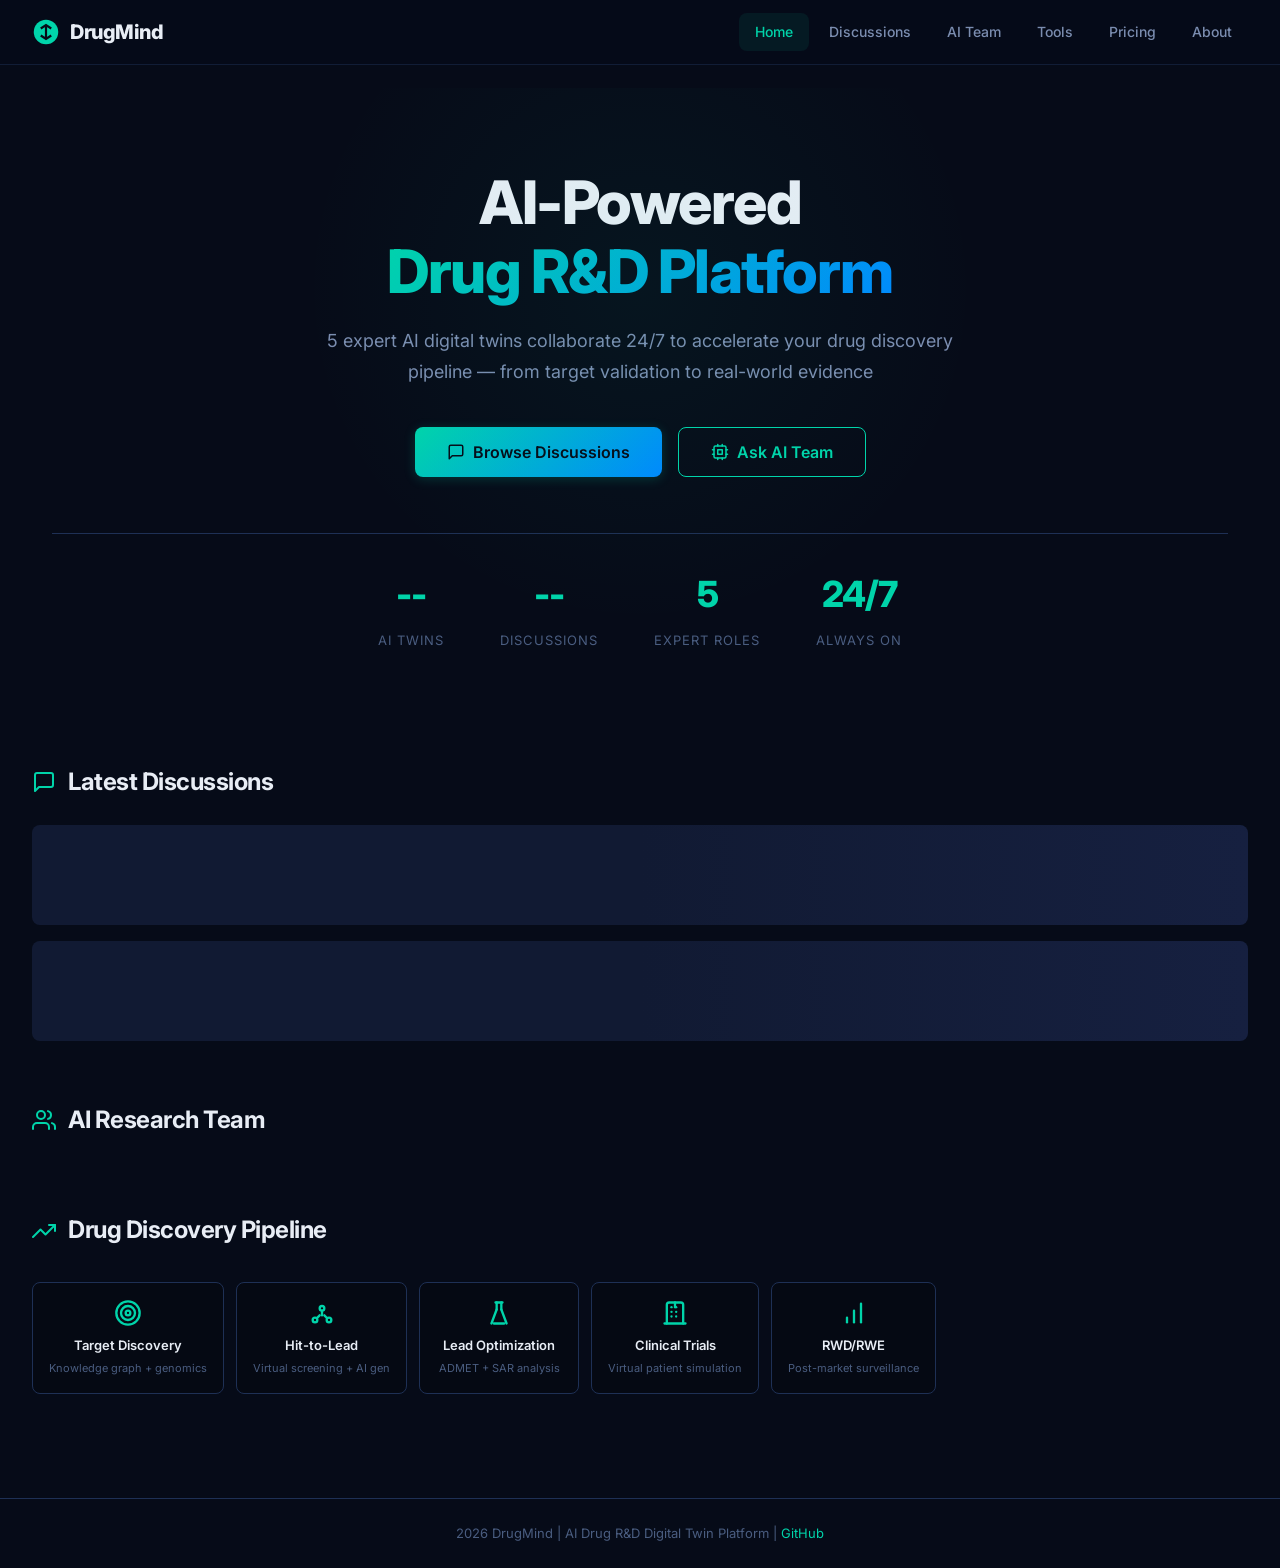
==== commit a4e44ba8: "feat: v3.0 major overhaul - professional design, 3D molecule viewer, unified architecture - Fix llm." ====
--- a/frontend/index.html
+++ b/frontend/index.html
@@ -3,44 +3,138 @@
 <head>
 <meta charset="UTF-8">
 <meta name="viewport" content="width=device-width, initial-scale=1.0">
-<title>DrugMind — AI驱动的药物研发协作平台</title>
+<title>DrugMind — AI Drug R&D Digital Twin Platform</title>
+<meta name="description" content="AI-powered drug R&D digital twin collaboration platform. 5 expert AI agents for target discovery, molecular design, ADMET prediction, clinical trial simulation, and RWD analysis.">
+<link rel="preconnect" href="https://fonts.googleapis.com">
+<link href="https://fonts.googleapis.com/css2?family=Inter:wght@400;500;600;700;800&display=swap" rel="stylesheet">
 <link rel="stylesheet" href="css/style.css">
+<link rel="icon" href="data:image/svg+xml,<svg xmlns='http://www.w3.org/2000/svg' viewBox='0 0 32 32'><circle cx='16' cy='16' r='14' fill='%2300d4aa'/><path d='M16 8v16M10 12l6-4 6 4M10 20l6 4 6-4' stroke='%23060b18' stroke-width='2' fill='none'/></svg>">
 </head>
 <body>
+
+<!-- SVG Icon Definitions -->
+<svg xmlns="http://www.w3.org/2000/svg" style="display:none">
+  <symbol id="icon-dna" viewBox="0 0 24 24" fill="none" stroke="currentColor" stroke-width="2" stroke-linecap="round" stroke-linejoin="round">
+    <path d="M2 15c6.667-6 13.333 0 20-6"/><path d="M9 22c1.798-1.998 2.518-3.995 2.807-5.993"/><path d="M15 2c-1.798 1.998-2.518 3.995-2.807 5.993"/><path d="M17 6l-2.5-2.5"/><path d="M14 8l-1-1"/><path d="M7 18l2.5 2.5"/><path d="M3.5 14.5l.5.5"/><path d="M20 9l.5.5"/><path d="M6.5 12.5l1 1"/><path d="M16.5 10.5l1 1"/><path d="M10 16l1.5 1.5"/>
+  </symbol>
+  <symbol id="icon-molecule" viewBox="0 0 24 24" fill="none" stroke="currentColor" stroke-width="2" stroke-linecap="round" stroke-linejoin="round">
+    <circle cx="12" cy="8" r="2"/><circle cx="6" cy="18" r="2"/><circle cx="18" cy="18" r="2"/><path d="M12 10v4"/><path d="M10 14l-2.5 2.5"/><path d="M14 14l2.5 2.5"/>
+  </symbol>
+  <symbol id="icon-brain" viewBox="0 0 24 24" fill="none" stroke="currentColor" stroke-width="2" stroke-linecap="round" stroke-linejoin="round">
+    <path d="M12 2a4 4 0 0 1 4 4c0 1.95-1.4 3.58-3.25 3.93"/><path d="M8.24 9.93A4 4 0 0 1 8 6a4 4 0 0 1 8 0"/><path d="M12 18v4"/><path d="M8 22h8"/><path d="M5 12H2"/><path d="M22 12h-3"/><path d="M6 8l-3-3"/><path d="M21 5l-3 3"/>
+  </symbol>
+  <symbol id="icon-chart" viewBox="0 0 24 24" fill="none" stroke="currentColor" stroke-width="2" stroke-linecap="round" stroke-linejoin="round">
+    <path d="M3 3v18h18"/><path d="M7 16l4-8 4 4 4-10"/>
+  </symbol>
+  <symbol id="icon-shield" viewBox="0 0 24 24" fill="none" stroke="currentColor" stroke-width="2" stroke-linecap="round" stroke-linejoin="round">
+    <path d="M12 22s8-4 8-10V5l-8-3-8 3v7c0 6 8 10 8 10z"/>
+  </symbol>
+  <symbol id="icon-users" viewBox="0 0 24 24" fill="none" stroke="currentColor" stroke-width="2" stroke-linecap="round" stroke-linejoin="round">
+    <path d="M17 21v-2a4 4 0 0 0-4-4H5a4 4 0 0 0-4 4v2"/><circle cx="9" cy="7" r="4"/><path d="M23 21v-2a4 4 0 0 0-3-3.87"/><path d="M16 3.13a4 4 0 0 1 0 7.75"/>
+  </symbol>
+  <symbol id="icon-target" viewBox="0 0 24 24" fill="none" stroke="currentColor" stroke-width="2" stroke-linecap="round" stroke-linejoin="round">
+    <circle cx="12" cy="12" r="10"/><circle cx="12" cy="12" r="6"/><circle cx="12" cy="12" r="2"/>
+  </symbol>
+  <symbol id="icon-pill" viewBox="0 0 24 24" fill="none" stroke="currentColor" stroke-width="2" stroke-linecap="round" stroke-linejoin="round">
+    <path d="M10.5 1.5L3 9a5.97 5.97 0 0 0 0 8.49l7.5 7.5a5.97 5.97 0 0 0 8.49 0l7.5-7.5a5.97 5.97 0 0 0 0-8.49L19 1.5"/><path d="M7 13h10"/>
+  </symbol>
+  <symbol id="icon-hospital" viewBox="0 0 24 24" fill="none" stroke="currentColor" stroke-width="2" stroke-linecap="round" stroke-linejoin="round">
+    <path d="M3 21h18"/><path d="M5 21V5a2 2 0 0 1 2-2h10a2 2 0 0 1 2 2v16"/><path d="M9 7h0"/><path d="M13 7h0"/><path d="M9 11h0"/><path d="M13 11h0"/><path d="M9 15h0"/><path d="M13 15h0"/><path d="M12 3v4"/>
+  </symbol>
+  <symbol id="icon-bar-chart" viewBox="0 0 24 24" fill="none" stroke="currentColor" stroke-width="2" stroke-linecap="round" stroke-linejoin="round">
+    <path d="M12 20V10"/><path d="M18 20V4"/><path d="M6 20v-4"/>
+  </symbol>
+  <symbol id="icon-cpu" viewBox="0 0 24 24" fill="none" stroke="currentColor" stroke-width="2" stroke-linecap="round" stroke-linejoin="round">
+    <rect x="4" y="4" width="16" height="16" rx="2"/><rect x="9" y="9" width="6" height="6"/><path d="M15 2v2"/><path d="M15 20v2"/><path d="M2 15h2"/><path d="M2 9h2"/><path d="M20 15h2"/><path d="M20 9h2"/><path d="M9 2v2"/><path d="M9 20v2"/>
+  </symbol>
+  <symbol id="icon-search" viewBox="0 0 24 24" fill="none" stroke="currentColor" stroke-width="2" stroke-linecap="round" stroke-linejoin="round">
+    <circle cx="11" cy="11" r="8"/><path d="M21 21l-4.35-4.35"/>
+  </symbol>
+  <symbol id="icon-message" viewBox="0 0 24 24" fill="none" stroke="currentColor" stroke-width="2" stroke-linecap="round" stroke-linejoin="round">
+    <path d="M21 15a2 2 0 0 1-2 2H7l-4 4V5a2 2 0 0 1 2-2h14a2 2 0 0 1 2 2z"/>
+  </symbol>
+  <symbol id="icon-check" viewBox="0 0 24 24" fill="none" stroke="currentColor" stroke-width="2" stroke-linecap="round" stroke-linejoin="round">
+    <polyline points="20 6 9 17 4 12"/>
+  </symbol>
+  <symbol id="icon-arrow-right" viewBox="0 0 24 24" fill="none" stroke="currentColor" stroke-width="2" stroke-linecap="round" stroke-linejoin="round">
+    <line x1="5" y1="12" x2="19" y2="12"/><polyline points="12 5 19 12 12 19"/>
+  </symbol>
+  <symbol id="icon-github" viewBox="0 0 24 24" fill="currentColor">
+    <path d="M12 0c-6.626 0-12 5.373-12 12 0 5.302 3.438 9.8 8.207 11.387.599.111.793-.261.793-.577v-2.234c-3.338.726-4.033-1.416-4.033-1.416-.546-1.387-1.333-1.756-1.333-1.756-1.089-.745.083-.729.083-.729 1.205.084 1.839 1.237 1.839 1.237 1.07 1.834 2.807 1.304 3.492.997.107-.775.418-1.305.762-1.604-2.665-.305-5.467-1.334-5.467-5.931 0-1.311.469-2.381 1.236-3.221-.124-.303-.535-1.524.117-3.176 0 0 1.008-.322 3.301 1.23.957-.266 1.983-.399 3.003-.404 1.02.005 2.047.138 3.006.404 2.291-1.552 3.297-1.23 3.297-1.23.653 1.653.242 2.874.118 3.176.77.84 1.235 1.911 1.235 3.221 0 4.609-2.807 5.624-5.479 5.921.43.372.823 1.102.823 2.222v3.293c0 .319.192.694.801.576 4.765-1.589 8.199-6.086 8.199-11.386 0-6.627-5.373-12-12-12z"/>
+  </symbol>
+  <symbol id="icon-play" viewBox="0 0 24 24" fill="none" stroke="currentColor" stroke-width="2" stroke-linecap="round" stroke-linejoin="round">
+    <polygon points="5 3 19 12 5 21 5 3"/>
+  </symbol>
+  <symbol id="icon-flask" viewBox="0 0 24 24" fill="none" stroke="currentColor" stroke-width="2" stroke-linecap="round" stroke-linejoin="round">
+    <path d="M9 3h6"/><path d="M10 9V3"/><path d="M14 9V3"/><path d="M7.5 21h9"/><path d="M5.5 21L10 9"/><path d="M18.5 21L14 9"/>
+  </symbol>
+  <symbol id="icon-lightning" viewBox="0 0 24 24" fill="none" stroke="currentColor" stroke-width="2" stroke-linecap="round" stroke-linejoin="round">
+    <polygon points="13 2 3 14 12 14 11 22 21 10 12 10 13 2"/>
+  </symbol>
+  <symbol id="icon-globe" viewBox="0 0 24 24" fill="none" stroke="currentColor" stroke-width="2" stroke-linecap="round" stroke-linejoin="round">
+    <circle cx="12" cy="12" r="10"/><line x1="2" y1="12" x2="22" y2="12"/><path d="M12 2a15.3 15.3 0 0 1 4 10 15.3 15.3 0 0 1-4 10 15.3 15.3 0 0 1-4-10 15.3 15.3 0 0 1 4-10z"/>
+  </symbol>
+  <symbol id="icon-atom" viewBox="0 0 24 24" fill="none" stroke="currentColor" stroke-width="2" stroke-linecap="round" stroke-linejoin="round">
+    <circle cx="12" cy="12" r="1"/><path d="M20.2 20.2c2.04-2.03.02-7.36-4.5-11.9-4.54-4.52-9.87-6.54-11.9-4.5-2.04 2.03-.02 7.36 4.5 11.9 4.54 4.52 9.87 6.54 11.9 4.5Z"/><path d="M15.7 15.7c4.52-4.54 6.54-9.87 4.5-11.9-2.03-2.04-7.36-.02-11.9 4.5-4.52 4.54-6.54 9.87-4.5 11.9 2.03 2.04 7.36.02 11.9-4.5Z"/>
+  </symbol>
+  <symbol id="icon-trending" viewBox="0 0 24 24" fill="none" stroke="currentColor" stroke-width="2" stroke-linecap="round" stroke-linejoin="round">
+    <polyline points="23 6 13.5 15.5 8.5 10.5 1 18"/><polyline points="17 6 23 6 23 12"/>
+  </symbol>
+  <symbol id="icon-file-text" viewBox="0 0 24 24" fill="none" stroke="currentColor" stroke-width="2" stroke-linecap="round" stroke-linejoin="round">
+    <path d="M14 2H6a2 2 0 0 0-2 2v16a2 2 0 0 0 2 2h12a2 2 0 0 0 2-2V8z"/><polyline points="14 2 14 8 20 8"/><line x1="16" y1="13" x2="8" y2="13"/><line x1="16" y1="17" x2="8" y2="17"/><polyline points="10 9 9 9 8 9"/>
+  </symbol>
+</svg>
+
 <nav class="navbar" id="navbar">
   <div class="nav-inner">
-    <a href="#" class="logo" onclick="showPage('home')">🧬 DrugMind</a>
-    <button class="mobile-toggle" onclick="toggleMenu()">☰</button>
+    <a href="#" class="logo" onclick="showPage('home')">
+      <svg width="28" height="28" viewBox="0 0 32 32"><circle cx="16" cy="16" r="14" fill="#00d4aa"/><path d="M16 8v16M10 12l6-4 6 4M10 20l6 4 6-4" stroke="#060b18" stroke-width="2.5" fill="none"/></svg>
+      DrugMind
+    </a>
+    <button class="mobile-toggle" onclick="toggleMenu()">
+      <svg width="24" height="24" viewBox="0 0 24 24" fill="none" stroke="currentColor" stroke-width="2"><line x1="3" y1="6" x2="21" y2="6"/><line x1="3" y1="12" x2="21" y2="12"/><line x1="3" y1="18" x2="21" y2="18"/></svg>
+    </button>
     <div class="nav-links" id="navLinks">
-      <a href="#" class="nav-link active" data-page="home" onclick="showPage('home')">首页</a>
-      <a href="#" class="nav-link" data-page="discuss" onclick="showPage('discuss')">讨论</a>
-      <a href="#" class="nav-link" data-page="team" onclick="showPage('team')">AI团队</a>
-      <a href="#" class="nav-link" data-page="tools" onclick="showPage('tools')">分子工具</a>
-      <a href="#" class="nav-link" data-page="about" onclick="showPage('about')">关于</a>
+      <a href="#" class="nav-link active" data-page="home" onclick="showPage('home')">Home</a>
+      <a href="#" class="nav-link" data-page="discuss" onclick="showPage('discuss')">Discussions</a>
+      <a href="#" class="nav-link" data-page="team" onclick="showPage('team')">AI Team</a>
+      <a href="#" class="nav-link" data-page="tools" onclick="showPage('tools')">Tools</a>
+      <a href="#" class="nav-link" data-page="pricing" onclick="showPage('pricing')">Pricing</a>
+      <a href="#" class="nav-link" data-page="about" onclick="showPage('about')">About</a>
     </div>
   </div>
 </nav>
 
 <main class="main">
-  <!-- 首页 -->
+
+  <!-- ===== HOME ===== -->
   <section class="page active" id="page-home">
     <div class="hero">
-      <div class="hero-glow"></div>
-      <h1>AI驱动的<br><span class="gradient-text">药物研发协作平台</span></h1>
-      <p class="hero-sub">让所有想制药的人，有一个专业的地方讨论、协作、推进项目</p>
+      <h1>AI-Powered<br><span class="gradient-text">Drug R&D Platform</span></h1>
+      <p class="hero-sub">5 expert AI digital twins collaborate 24/7 to accelerate your drug discovery pipeline — from target validation to real-world evidence</p>
       <div class="hero-actions">
-        <button class="btn btn-primary btn-lg" onclick="showPage('discuss')">📖 浏览讨论</button>
-        <button class="btn btn-outline btn-lg" onclick="showPage('tools')">🤖 AI提问</button>
+        <button class="btn btn-primary btn-lg" onclick="showPage('discuss')">
+          <svg width="18" height="18"><use href="#icon-message"/></svg>
+          Browse Discussions
+        </button>
+        <button class="btn btn-outline btn-lg" onclick="showPage('tools')">
+          <svg width="18" height="18"><use href="#icon-cpu"/></svg>
+          Ask AI Team
+        </button>
       </div>
       <div class="hero-stats" id="heroStats">
-        <div class="stat"><span class="stat-num" id="statTwins">--</span><span class="stat-label">AI分身</span></div>
-        <div class="stat"><span class="stat-num" id="statDisc">--</span><span class="stat-label">讨论</span></div>
-        <div class="stat"><span class="stat-num">5</span><span class="stat-label">专业角色</span></div>
+        <div class="stat"><span class="stat-num" id="statTwins">--</span><span class="stat-label">AI Twins</span></div>
+        <div class="stat"><span class="stat-num" id="statDisc">--</span><span class="stat-label">Discussions</span></div>
+        <div class="stat"><span class="stat-num">5</span><span class="stat-label">Expert Roles</span></div>
+        <div class="stat"><span class="stat-num">24/7</span><span class="stat-label">Always On</span></div>
       </div>
     </div>
 
     <div class="section">
-      <h2 class="section-title">🔬 最新讨论</h2>
+      <h2 class="section-title">
+        <svg width="24" height="24"><use href="#icon-message"/></svg>
+        Latest Discussions
+      </h2>
       <div class="feed" id="homeFeed">
         <div class="skeleton" style="height:100px"></div>
         <div class="skeleton" style="height:100px"></div>
@@ -48,112 +142,239 @@
     </div>
 
     <div class="section">
-      <h2 class="section-title">🤖 AI团队</h2>
+      <h2 class="section-title">
+        <svg width="24" height="24"><use href="#icon-users"/></svg>
+        AI Research Team
+      </h2>
       <div class="team-showcase" id="teamShowcase"></div>
     </div>
-  </section>
-
-  <!-- 讨论广场 -->
+
+    <div class="section">
+      <h2 class="section-title">
+        <svg width="24" height="24"><use href="#icon-trending"/></svg>
+        Drug Discovery Pipeline
+      </h2>
+      <div class="pipeline">
+        <div class="pipeline-stage"><div class="pipeline-icon"><svg width="28" height="28"><use href="#icon-target"/></svg></div><div class="pipeline-name">Target Discovery</div><div class="pipeline-desc">Knowledge graph + genomics</div></div>
+        <div class="pipeline-stage"><div class="pipeline-icon"><svg width="28" height="28"><use href="#icon-molecule"/></svg></div><div class="pipeline-name">Hit-to-Lead</div><div class="pipeline-desc">Virtual screening + AI gen</div></div>
+        <div class="pipeline-stage"><div class="pipeline-icon"><svg width="28" height="28"><use href="#icon-flask"/></svg></div><div class="pipeline-name">Lead Optimization</div><div class="pipeline-desc">ADMET + SAR analysis</div></div>
+        <div class="pipeline-stage"><div class="pipeline-icon"><svg width="28" height="28"><use href="#icon-hospital"/></svg></div><div class="pipeline-name">Clinical Trials</div><div class="pipeline-desc">Virtual patient simulation</div></div>
+        <div class="pipeline-stage"><div class="pipeline-icon"><svg width="28" height="28"><use href="#icon-bar-chart"/></svg></div><div class="pipeline-name">RWD/RWE</div><div class="pipeline-desc">Post-market surveillance</div></div>
+      </div>
+    </div>
+  </section>
+
+  <!-- ===== DISCUSSIONS ===== -->
   <section class="page" id="page-discuss">
     <div class="page-header">
-      <h1>💬 讨论广场</h1>
-      <p>药物研发领域的专业讨论社区</p>
+      <h1>Discussion Hub</h1>
+      <p>Professional drug R&D discussions powered by AI expert agents</p>
     </div>
     <div class="search-bar">
-      <input type="text" id="searchInput" placeholder="搜索讨论..." class="search-input">
-      <button class="btn btn-primary" onclick="searchDiscussions()">搜索</button>
+      <input type="text" id="searchInput" placeholder="Search discussions..." class="search-input">
+      <button class="btn btn-primary" onclick="searchDiscussions()">
+        <svg width="16" height="16"><use href="#icon-search"/></svg>
+        Search
+      </button>
     </div>
     <div class="tags-bar" id="tagsBar"></div>
     <div class="feed" id="discussFeed"></div>
   </section>
 
-  <!-- AI团队 -->
+  <!-- ===== AI TEAM ===== -->
   <section class="page" id="page-team">
     <div class="page-header">
-      <h1>🤖 AI数字分身团队</h1>
-      <p>5个专业数字分身，从不同角度分析药物研发问题</p>
+      <h1>AI Digital Twin Team</h1>
+      <p>5 specialized agents analyzing drug R&D from every angle</p>
     </div>
     <div class="team-grid" id="teamGrid"></div>
   </section>
 
-  <!-- 分子工具 & AI提问 -->
+  <!-- ===== TOOLS ===== -->
   <section class="page" id="page-tools">
     <div class="page-header">
-      <h1>🧬 分子工具 & AI提问</h1>
-      <p>ADMET评估 · AI问答 · 场景模板</p>
-    </div>
-
-    <!-- AI提问 -->
+      <h1>Molecular Tools & AI Query</h1>
+      <p>ADMET assessment, AI Q&A, scenario templates, molecule viewer</p>
+    </div>
+
+    <!-- AI Query -->
     <div class="tool-card">
-      <h2>💬 向AI团队提问</h2>
+      <h2><svg width="20" height="20"><use href="#icon-cpu"/></svg> Ask AI Team</h2>
       <div class="role-selector" id="roleSelector"></div>
-      <textarea id="askQuestion" class="textarea" placeholder="输入你的药物研发问题..." rows="4"></textarea>
-      <textarea id="askContext" class="textarea small" placeholder="背景信息（可选）：化合物数据、实验结果等..." rows="2"></textarea>
-      <button class="btn btn-primary btn-lg full" id="askBtn" onclick="submitAsk()">提交问题</button>
+      <textarea id="askQuestion" class="textarea" placeholder="Enter your drug R&D question..." rows="4"></textarea>
+      <textarea id="askContext" class="textarea small" placeholder="Background info (optional): compound data, experimental results..." rows="2"></textarea>
+      <button class="btn btn-primary btn-lg full" id="askBtn" onclick="submitAsk()">
+        <svg width="18" height="18"><use href="#icon-lightning"/></svg>
+        Submit Question
+      </button>
       <div class="responses" id="askResponses"></div>
     </div>
 
     <!-- ADMET -->
     <div class="tool-card">
-      <h2>🧪 ADMET 快速评估</h2>
+      <h2><svg width="20" height="20"><use href="#icon-flask"/></svg> ADMET Quick Assessment</h2>
       <div class="input-row">
-        <input type="text" id="smilesInput" class="input" placeholder="输入SMILES表达式，例如：CC(=O)Oc1ccccc1C(=O)O">
-        <button class="btn btn-primary" onclick="runAdmet()">评估</button>
+        <input type="text" id="smilesInput" class="input" placeholder="Enter SMILES, e.g.: CC(=O)Oc1ccccc1C(=O)O (Aspirin)">
+        <button class="btn btn-primary" onclick="runAdmet()">
+          <svg width="16" height="16"><use href="#icon-play"/></svg>
+          Evaluate
+        </button>
       </div>
       <div class="admet-result" id="admetResult"></div>
     </div>
 
-    <!-- 场景模板 -->
+    <!-- Molecule Viewer -->
     <div class="tool-card">
-      <h2>📋 药物研发场景模板</h2>
+      <h2><svg width="20" height="20"><use href="#icon-atom"/></svg> 3D Molecule Viewer</h2>
+      <div class="input-row">
+        <input type="text" id="molSmiles" class="input" placeholder="Enter SMILES to visualize in 3D...">
+        <button class="btn btn-primary" onclick="loadMolecule()">
+          <svg width="16" height="16"><use href="#icon-atom"/></svg>
+          Render 3D
+        </button>
+      </div>
+      <div class="mol-viewer">
+        <div class="mol-viewer-header">
+          <span class="mol-viewer-title"><svg width="16" height="16"><use href="#icon-atom"/></svg> 3D Structure</span>
+          <div style="display:flex;gap:8px">
+            <button class="btn btn-ghost btn-sm" onclick="resetMolView()">Reset</button>
+            <button class="btn btn-ghost btn-sm" onclick="toggleMolStyle()">Style</button>
+          </div>
+        </div>
+        <div id="mol3d" class="mol-viewer-canvas"></div>
+      </div>
+    </div>
+
+    <!-- Scenario Templates -->
+    <div class="tool-card">
+      <h2><svg width="20" height="20"><use href="#icon-file-text"/></svg> Drug R&D Scenario Templates</h2>
       <div class="scenario-tabs" id="scenarioTabs"></div>
       <div class="scenario-content" id="scenarioContent"></div>
     </div>
   </section>
 
-  <!-- 关于 -->
+  <!-- ===== PRICING ===== -->
+  <section class="page" id="page-pricing">
+    <div class="page-header">
+      <h1>Pricing</h1>
+      <p>Scale your drug R&D team with AI — seat-based subscription</p>
+    </div>
+
+    <div class="pricing-grid">
+      <div class="pricing-card">
+        <div class="pricing-name">Starter</div>
+        <div class="pricing-price">$299</div>
+        <div class="pricing-unit">per seat / month</div>
+        <ul class="pricing-features">
+          <li><svg width="16" height="16"><use href="#icon-check"/></svg> Target knowledge graph</li>
+          <li><svg width="16" height="16"><use href="#icon-check"/></svg> Literature auto-aggregation</li>
+          <li><svg width="16" height="16"><use href="#icon-check"/></svg> Basic collaboration space</li>
+          <li><svg width="16" height="16"><use href="#icon-check"/></svg> ADMET quick assessment</li>
+          <li><svg width="16" height="16"><use href="#icon-check"/></svg> Up to 5 seats</li>
+        </ul>
+        <button class="btn btn-outline full">Start Free Trial</button>
+      </div>
+      <div class="pricing-card popular">
+        <div class="pricing-badge">Recommended</div>
+        <div class="pricing-name">Team</div>
+        <div class="pricing-price">$499</div>
+        <div class="pricing-unit">per seat / month</div>
+        <ul class="pricing-features">
+          <li><svg width="16" height="16"><use href="#icon-check"/></svg> Everything in Starter</li>
+          <li><svg width="16" height="16"><use href="#icon-check"/></svg> Digital twin simulation</li>
+          <li><svg width="16" height="16"><use href="#icon-check"/></svg> Pipeline progress tracking</li>
+          <li><svg width="16" height="16"><use href="#icon-check"/></svg> AI decision recommendations</li>
+          <li><svg width="16" height="16"><use href="#icon-check"/></svg> External data integration</li>
+          <li><svg width="16" height="16"><use href="#icon-check"/></svg> Unlimited seats</li>
+        </ul>
+        <button class="btn btn-primary full">Start Free Trial</button>
+      </div>
+      <div class="pricing-card">
+        <div class="pricing-name">Enterprise</div>
+        <div class="pricing-price">$799</div>
+        <div class="pricing-unit">per seat / month</div>
+        <ul class="pricing-features">
+          <li><svg width="16" height="16"><use href="#icon-check"/></svg> Everything in Team</li>
+          <li><svg width="16" height="16"><use href="#icon-check"/></svg> Private deployment</li>
+          <li><svg width="16" height="16"><use href="#icon-check"/></svg> SSO integration</li>
+          <li><svg width="16" height="16"><use href="#icon-check"/></svg> Dedicated customer success</li>
+          <li><svg width="16" height="16"><use href="#icon-check"/></svg> Custom development</li>
+          <li><svg width="16" height="16"><use href="#icon-check"/></svg> SLA guarantee</li>
+        </ul>
+        <button class="btn btn-outline full">Contact Sales</button>
+      </div>
+    </div>
+
+    <!-- ROI Calculator -->
+    <div class="roi-card">
+      <h2 style="margin-bottom:24px;display:flex;align-items:center;gap:10px">
+        <svg width="20" height="20"><use href="#icon-trending"/></svg>
+        ROI Calculator (20-person R&D team)
+      </h2>
+      <div class="roi-grid">
+        <div class="roi-item"><div class="roi-label">Annual Team Fee</div><div class="roi-value">$119,760</div></div>
+        <div class="roi-item"><div class="roi-label">Literature Time Saved</div><div class="roi-value">$384,000</div></div>
+        <div class="roi-item"><div class="roi-label">Decision Error Reduction</div><div class="roi-value">$500,000</div></div>
+        <div class="roi-item"><div class="roi-label">Pipeline Acceleration</div><div class="roi-value">$3,000,000</div></div>
+      </div>
+      <div class="roi-total">
+        <div class="roi-total-label">Estimated Annual Net Benefit</div>
+        <div class="roi-total-value">$3,764,240</div>
+        <div class="roi-total-sub">31x Return on Investment</div>
+      </div>
+    </div>
+  </section>
+
+  <!-- ===== ABOUT ===== -->
   <section class="page" id="page-about">
     <div class="page-header">
-      <h1>关于 DrugMind</h1>
-      <p>药物研发人员的数字分身协作平台</p>
+      <h1>About DrugMind</h1>
+      <p>AI Digital Twin Collaboration Platform for Drug R&D Teams</p>
     </div>
     <div class="about-grid">
       <div class="about-card">
-        <div class="about-icon">🧬</div>
-        <h3>AI协作讨论</h3>
-        <p>5个专业数字分身从药物化学、生物学、药理学、数据科学、项目管理五个角度，为你的药物研发问题提供全方位分析。</p>
+        <div class="about-icon"><svg width="40" height="40"><use href="#icon-message"/></svg></div>
+        <h3>AI Collaboration</h3>
+        <p>5 specialized digital twins — Medicinal Chemist, Biologist, Pharmacologist, Data Scientist, Project Lead — analyze your drug R&D questions from every angle.</p>
       </div>
       <div class="about-card">
-        <div class="about-icon">🔬</div>
-        <h3>分子工具</h3>
-        <p>基于RDKit的ADMET快速评估、化合物管线管理、场景模板，让药物研发更高效。</p>
+        <div class="about-icon"><svg width="40" height="40"><use href="#icon-flask"/></svg></div>
+        <h3>Molecular Tools</h3>
+        <p>RDKit-powered ADMET assessment, 3D molecule visualization, compound pipeline management, and scenario templates for efficient drug discovery.</p>
       </div>
       <div class="about-card">
-        <div class="about-icon">👥</div>
-        <h3>社群协作</h3>
-        <p>公开讨论广场、标签聚合、用户关注，打造药物研发领域的专业社群。</p>
+        <div class="about-icon"><svg width="40" height="40"><use href="#icon-users"/></svg></div>
+        <h3>Community</h3>
+        <p>Public discussion hub, tag-based aggregation, user profiles — building the professional community for drug R&D collaboration.</p>
       </div>
       <div class="about-card">
-        <div class="about-icon">🔗</div>
-        <h3>Second Me集成</h3>
-        <p>通过MCP协议接入Second Me，创建你的个人数字分身，在DrugMind社群中代表你。</p>
+        <div class="about-icon"><svg width="40" height="40"><use href="#icon-globe"/></svg></div>
+        <h3>Second Me Integration</h3>
+        <p>Connect via MCP protocol to Second Me, create your personal digital twin that represents you in the DrugMind community.</p>
       </div>
     </div>
     <div class="about-footer">
-      <p>DrugMind — 让所有想制药的人，有一个专业的地方讨论、协作、推进项目</p>
-      <p class="about-links">
-        <a href="https://github.com/MoKangMedical/drugmind" target="_blank">GitHub</a> ·
-        <a href="/docs" target="_blank">API文档</a> ·
-        <a href="/api/mcp" target="_blank">MCP接口</a>
+      <p>DrugMind — Where drug R&D teams collaborate with AI, 24/7</p>
+      <p style="margin-top:12px">
+        <a href="https://github.com/MoKangMedical/drugmind" target="_blank" style="display:inline-flex;align-items:center;gap:6px">
+          <svg width="16" height="16"><use href="#icon-github"/></svg> GitHub
+        </a>
+        <span style="margin:0 12px;color:var(--border)">|</span>
+        <a href="/docs" target="_blank">API Docs</a>
+        <span style="margin:0 12px;color:var(--border)">|</span>
+        <a href="/api/mcp" target="_blank">MCP Interface</a>
       </p>
     </div>
   </section>
+
 </main>
 
 <footer class="footer">
-  <p>© 2026 DrugMind · AI驱动的药物研发协作平台 · <a href="https://github.com/MoKangMedical/drugmind">GitHub</a></p>
+  <p>2026 DrugMind | AI Drug R&D Digital Twin Platform | <a href="https://github.com/MoKangMedical/drugmind">GitHub</a></p>
 </footer>
 
+<!-- 3Dmol.js for molecule visualization -->
+<script src="https://3Dmol.org/build/3Dmol-min.js"></script>
 <script src="js/app.js"></script>
 </body>
 </html>
--- a/frontend/css/style.css
+++ b/frontend/css/style.css
@@ -1,30 +1,51 @@
-/* DrugMind — 顶级暗色主题药物研发平台 */
+/* DrugMind v3.0 — 专业暗色主题药物研发平台 */
+/* 设计系统: 无emoji, SVG图标, 科技感配色 */
+
 :root {
-  --bg-deep: #0a0a1a;
-  --bg-primary: #0f172a;
-  --bg-card: #1a1a2e;
-  --bg-card-hover: #1e2a4a;
-  --border: #233554;
-  --border-focus: #64ffda;
-  --text-primary: #e6f1ff;
-  --text-secondary: #8892b0;
-  --text-muted: #495670;
-  --accent: #64ffda;
-  --accent-dim: rgba(100,255,218,0.1);
+  --bg-deep: #060b18;
+  --bg-primary: #0c1225;
+  --bg-card: #111a33;
+  --bg-card-hover: #162040;
+  --bg-elevated: #1a2548;
+  --border: #1e3055;
+  --border-focus: #00d4aa;
+  --text-primary: #e8edf5;
+  --text-secondary: #7b8db0;
+  --text-muted: #4a5d80;
+  --accent: #00d4aa;
+  --accent-bright: #00ffcc;
+  --accent-dim: rgba(0,212,170,0.08);
+  --accent-glow: rgba(0,212,170,0.25);
   --blue: #3b82f6;
+  --blue-dim: rgba(59,130,246,0.12);
   --purple: #8b5cf6;
-  --orange: #f97316;
+  --purple-dim: rgba(139,92,246,0.12);
+  --orange: #f59e0b;
+  --orange-dim: rgba(245,158,11,0.12);
   --red: #ef4444;
+  --red-dim: rgba(239,68,68,0.12);
   --green: #22c55e;
-  --gradient-primary: linear-gradient(135deg, #0f3460 0%, #64ffda 100%);
-  --gradient-card: linear-gradient(135deg, #1a1a2e 0%, #16213e 100%);
-  --shadow-lg: 0 25px 50px rgba(0,0,0,0.5);
-  --radius: 16px;
+  --green-dim: rgba(34,197,94,0.12);
+  --cyan: #06b6d4;
+  --cyan-dim: rgba(6,182,212,0.12);
+  --gradient-primary: linear-gradient(135deg, #00d4aa 0%, #0088ff 100%);
+  --gradient-card: linear-gradient(145deg, #111a33 0%, #0c1225 100%);
+  --gradient-hero: radial-gradient(ellipse at 50% 0%, rgba(0,212,170,0.06) 0%, transparent 60%);
+  --shadow-sm: 0 2px 8px rgba(0,0,0,0.3);
+  --shadow-md: 0 8px 24px rgba(0,0,0,0.4);
+  --shadow-lg: 0 20px 60px rgba(0,0,0,0.5);
+  --shadow-glow: 0 0 30px rgba(0,212,170,0.15);
+  --radius: 14px;
   --radius-sm: 8px;
-  --font: -apple-system, BlinkMacSystemFont, 'Segoe UI', system-ui, sans-serif;
-}
-*, *::before, *::after { margin:0; padding:0; box-sizing:border-box; }
+  --radius-xs: 4px;
+  --font: 'Inter', -apple-system, BlinkMacSystemFont, 'Segoe UI', system-ui, sans-serif;
+  --font-mono: 'JetBrains Mono', 'Fira Code', monospace;
+  --transition: 0.2s cubic-bezier(0.4, 0, 0.2, 1);
+}
+
+*, *::before, *::after { margin: 0; padding: 0; box-sizing: border-box; }
 html { scroll-behavior: smooth; }
+
 body {
   font-family: var(--font);
   background: var(--bg-deep);
@@ -32,119 +53,156 @@
   line-height: 1.6;
   min-height: 100vh;
   -webkit-font-smoothing: antialiased;
-}
-a { color: var(--accent); text-decoration: none; }
-a:hover { text-decoration: underline; }
+  -moz-osx-font-smoothing: grayscale;
+}
+
+a { color: var(--accent); text-decoration: none; transition: color var(--transition); }
+a:hover { color: var(--accent-bright); text-decoration: none; }
+
+/* ─── Scrollbar ─── */
+::-webkit-scrollbar { width: 6px; }
+::-webkit-scrollbar-track { background: var(--bg-deep); }
+::-webkit-scrollbar-thumb { background: var(--border); border-radius: 3px; }
+::-webkit-scrollbar-thumb:hover { background: var(--text-muted); }
 
 /* ─── 导航栏 ─── */
 .navbar {
   position: fixed; top: 0; left: 0; right: 0; z-index: 100;
-  background: rgba(10,10,26,0.85);
-  backdrop-filter: blur(20px);
-  border-bottom: 1px solid var(--border);
+  background: rgba(6,11,24,0.92);
+  backdrop-filter: blur(24px) saturate(180%);
+  border-bottom: 1px solid rgba(30,48,85,0.5);
   transition: all 0.3s;
 }
 .nav-inner {
-  max-width: 1200px; margin: 0 auto;
-  padding: 0 24px;
+  max-width: 1280px; margin: 0 auto;
+  padding: 0 32px;
   display: flex; align-items: center; justify-content: space-between;
   height: 64px;
 }
 .logo {
-  font-size: 20px; font-weight: 700; color: var(--text-primary);
-  display: flex; align-items: center; gap: 8px;
-}
-.logo:hover { text-decoration: none; }
-.nav-links { display: flex; gap: 8px; }
+  font-size: 20px; font-weight: 800; color: var(--text-primary);
+  display: flex; align-items: center; gap: 10px;
+  letter-spacing: -0.5px;
+}
+.logo:hover { text-decoration: none; color: var(--text-primary); }
+.logo svg { flex-shrink: 0; }
+.nav-links { display: flex; gap: 4px; }
 .nav-link {
   color: var(--text-secondary); padding: 8px 16px;
   border-radius: var(--radius-sm); font-size: 14px; font-weight: 500;
-  transition: all 0.2s;
-}
-.nav-link:hover, .nav-link.active {
-  color: var(--accent); background: var(--accent-dim); text-decoration: none;
-}
+  transition: all var(--transition); position: relative;
+}
+.nav-link:hover { color: var(--text-primary); background: rgba(255,255,255,0.04); text-decoration: none; }
+.nav-link.active { color: var(--accent); background: var(--accent-dim); }
 .mobile-toggle {
   display: none; background: none; border: none; color: var(--text-primary);
-  font-size: 24px; cursor: pointer; padding: 8px;
+  cursor: pointer; padding: 8px;
 }
 
 /* ─── 主内容 ─── */
-.main { max-width: 1200px; margin: 0 auto; padding: 88px 24px 40px; }
+.main { max-width: 1280px; margin: 0 auto; padding: 88px 32px 48px; }
 .page { display: none; }
-.page.active { display: block; animation: fadeIn 0.4s ease; }
-@keyframes fadeIn { from { opacity: 0; transform: translateY(10px); } to { opacity: 1; transform: translateY(0); } }
+.page.active { display: block; animation: fadeIn 0.35s ease; }
+@keyframes fadeIn { from { opacity: 0; transform: translateY(8px); } to { opacity: 1; transform: translateY(0); } }
 
 /* ─── Hero ─── */
 .hero {
-  text-align: center; padding: 80px 20px 60px;
+  text-align: center; padding: 80px 20px 64px;
   position: relative; overflow: hidden;
 }
-.hero-glow {
-  position: absolute; top: -50%; left: 50%; transform: translateX(-50%);
-  width: 600px; height: 600px;
-  background: radial-gradient(circle, rgba(100,255,218,0.08) 0%, transparent 70%);
+.hero::before {
+  content: ''; position: absolute; top: -200px; left: 50%; transform: translateX(-50%);
+  width: 800px; height: 800px;
+  background: radial-gradient(circle, rgba(0,212,170,0.05) 0%, transparent 60%);
   pointer-events: none;
 }
-.hero h1 { font-size: clamp(32px, 5vw, 56px); font-weight: 800; margin-bottom: 16px; line-height: 1.2; }
+.hero h1 {
+  font-size: clamp(36px, 5vw, 60px); font-weight: 800;
+  margin-bottom: 20px; line-height: 1.15;
+  letter-spacing: -1.5px;
+}
 .gradient-text {
-  background: var(--gradient-primary); -webkit-background-clip: text;
-  -webkit-text-fill-color: transparent; background-clip: text;
-}
-.hero-sub { font-size: 18px; color: var(--text-secondary); max-width: 600px; margin: 0 auto 32px; }
-.hero-actions { display: flex; gap: 16px; justify-content: center; flex-wrap: wrap; margin-bottom: 48px; }
-.hero-stats { display: flex; justify-content: center; gap: 48px; }
+  background: var(--gradient-primary);
+  -webkit-background-clip: text; -webkit-text-fill-color: transparent;
+  background-clip: text;
+}
+.hero-sub {
+  font-size: 18px; color: var(--text-secondary);
+  max-width: 640px; margin: 0 auto 40px; line-height: 1.7;
+}
+.hero-actions { display: flex; gap: 16px; justify-content: center; flex-wrap: wrap; margin-bottom: 56px; }
+.hero-stats {
+  display: flex; justify-content: center; gap: 56px;
+  padding-top: 32px; border-top: 1px solid var(--border);
+}
 .stat { display: flex; flex-direction: column; align-items: center; }
-.stat-num { font-size: 36px; font-weight: 800; color: var(--accent); }
-.stat-label { font-size: 14px; color: var(--text-muted); margin-top: 4px; }
+.stat-num { font-size: 36px; font-weight: 800; color: var(--accent); letter-spacing: -1px; }
+.stat-label { font-size: 13px; color: var(--text-muted); margin-top: 6px; text-transform: uppercase; letter-spacing: 1px; }
 
 /* ─── 按钮 ─── */
 .btn {
   display: inline-flex; align-items: center; justify-content: center;
   padding: 10px 24px; border-radius: var(--radius-sm);
   font-size: 14px; font-weight: 600; cursor: pointer;
-  border: none; transition: all 0.2s; gap: 8px;
+  border: none; transition: all var(--transition); gap: 8px;
+  font-family: var(--font);
 }
 .btn:disabled { opacity: 0.5; cursor: not-allowed; }
-.btn-primary { background: var(--gradient-primary); color: var(--bg-deep); }
-.btn-primary:hover:not(:disabled) { transform: translateY(-1px); box-shadow: 0 4px 15px rgba(100,255,218,0.3); }
-.btn-outline { background: transparent; border: 2px solid var(--accent); color: var(--accent); }
+.btn-primary {
+  background: var(--gradient-primary); color: var(--bg-deep);
+  box-shadow: 0 2px 12px rgba(0,212,170,0.2);
+}
+.btn-primary:hover:not(:disabled) {
+  transform: translateY(-1px); box-shadow: 0 4px 20px rgba(0,212,170,0.35);
+}
+.btn-outline {
+  background: transparent; border: 1.5px solid var(--accent); color: var(--accent);
+}
 .btn-outline:hover { background: var(--accent-dim); }
+.btn-ghost {
+  background: rgba(255,255,255,0.04); color: var(--text-secondary); border: 1px solid var(--border);
+}
+.btn-ghost:hover { background: rgba(255,255,255,0.08); color: var(--text-primary); }
 .btn-lg { padding: 14px 32px; font-size: 16px; }
-.btn-sm { padding: 6px 12px; font-size: 12px; }
+.btn-sm { padding: 6px 14px; font-size: 13px; }
+.btn-icon { width: 40px; height: 40px; padding: 0; }
 .full { width: 100%; }
 
 /* ─── 卡片 ─── */
 .card {
-  background: var(--bg-card); border: 1px solid var(--border);
+  background: var(--gradient-card); border: 1px solid var(--border);
   border-radius: var(--radius); padding: 24px; margin-bottom: 16px;
   transition: all 0.3s; cursor: pointer;
 }
-.card:hover { border-color: var(--border-focus); transform: translateY(-2px); box-shadow: var(--shadow-lg); }
-.card-title { font-size: 18px; font-weight: 600; margin-bottom: 12px; color: var(--text-primary); }
+.card:hover {
+  border-color: rgba(0,212,170,0.3);
+  transform: translateY(-2px);
+  box-shadow: var(--shadow-md), var(--shadow-glow);
+}
+.card-title { font-size: 17px; font-weight: 600; margin-bottom: 12px; color: var(--text-primary); }
 .card-meta { display: flex; justify-content: space-between; align-items: center; flex-wrap: wrap; gap: 8px; }
-.card-context { color: var(--text-secondary); font-size: 14px; margin-bottom: 12px; line-height: 1.5; }
+.card-context { color: var(--text-secondary); font-size: 14px; margin-bottom: 12px; line-height: 1.6; }
 
 /* ─── 标签 ─── */
-.tags { display: flex; gap: 8px; flex-wrap: wrap; }
+.tags { display: flex; gap: 6px; flex-wrap: wrap; }
 .tag {
   background: var(--accent-dim); color: var(--accent);
   font-size: 12px; padding: 4px 12px; border-radius: 20px;
-  font-weight: 500;
-}
-.tag.tag-blue { background: rgba(59,130,246,0.15); color: var(--blue); }
-.tag.tag-purple { background: rgba(139,92,246,0.15); color: var(--purple); }
-.tag.tag-orange { background: rgba(249,115,22,0.15); color: var(--orange); }
+  font-weight: 500; letter-spacing: 0.3px;
+}
+.tag-blue { background: var(--blue-dim); color: var(--blue); }
+.tag-purple { background: var(--purple-dim); color: var(--purple); }
+.tag-orange { background: var(--orange-dim); color: var(--orange); }
 .meta-text { font-size: 13px; color: var(--text-muted); }
-.card-messages {
-  margin-top: 16px; padding-top: 16px; border-top: 1px solid var(--border);
-}
+
+/* ─── 消息 ─── */
+.card-messages { margin-top: 16px; padding-top: 16px; border-top: 1px solid var(--border); }
 .message-item {
-  padding: 12px 16px; background: var(--bg-primary); border-radius: var(--radius-sm);
-  margin-bottom: 8px;
-}
-.message-header { display: flex; align-items: center; gap: 8px; margin-bottom: 8px; }
-.message-emoji { font-size: 20px; }
+  padding: 14px 18px; background: rgba(0,0,0,0.2); border-radius: var(--radius-sm);
+  margin-bottom: 10px; border-left: 3px solid var(--accent);
+}
+.message-header { display: flex; align-items: center; gap: 10px; margin-bottom: 8px; }
+.message-icon { width: 20px; height: 20px; color: var(--accent); flex-shrink: 0; }
 .message-name { font-weight: 600; font-size: 14px; color: var(--accent); }
 .message-role { font-size: 12px; color: var(--text-muted); }
 .message-content { font-size: 14px; color: var(--text-secondary); line-height: 1.7; }
@@ -155,10 +213,10 @@
 /* ─── 搜索 ─── */
 .search-bar { display: flex; gap: 12px; margin: 24px 0; }
 .search-input, .input {
-  flex: 1; padding: 12px 16px; background: var(--bg-card);
+  flex: 1; padding: 12px 16px; background: rgba(0,0,0,0.2);
   border: 1px solid var(--border); border-radius: var(--radius-sm);
   color: var(--text-primary); font-size: 14px; outline: none;
-  transition: border-color 0.2s;
+  transition: border-color var(--transition); font-family: var(--font);
 }
 .search-input:focus, .input:focus { border-color: var(--accent); }
 
@@ -166,63 +224,87 @@
 .tags-bar { display: flex; gap: 8px; margin-bottom: 24px; flex-wrap: wrap; }
 .tag-btn {
   padding: 6px 16px; border-radius: 20px; font-size: 13px;
-  background: var(--bg-card); border: 1px solid var(--border);
-  color: var(--text-secondary); cursor: pointer; transition: all 0.2s;
-}
-.tag-btn:hover, .tag-btn.active { background: var(--accent-dim); color: var(--accent); border-color: var(--accent); }
+  background: rgba(0,0,0,0.2); border: 1px solid var(--border);
+  color: var(--text-secondary); cursor: pointer; transition: all var(--transition);
+}
+.tag-btn:hover, .tag-btn.active {
+  background: var(--accent-dim); color: var(--accent); border-color: var(--accent);
+}
 
 /* ─── Section ─── */
 .section { margin: 48px 0; }
 .section-title {
   font-size: 24px; font-weight: 700; margin-bottom: 24px;
   display: flex; align-items: center; gap: 12px;
-}
+  letter-spacing: -0.5px;
+}
+.section-title svg { color: var(--accent); flex-shrink: 0; }
 
 /* ─── 页面头部 ─── */
-.page-header { text-align: center; margin-bottom: 40px; }
-.page-header h1 { font-size: 32px; font-weight: 800; margin-bottom: 8px; }
+.page-header { text-align: center; margin-bottom: 48px; }
+.page-header h1 {
+  font-size: 36px; font-weight: 800; margin-bottom: 10px;
+  letter-spacing: -1px;
+}
 .page-header p { color: var(--text-secondary); font-size: 16px; }
 
 /* ─── 团队展示 ─── */
-.team-showcase { display: grid; grid-template-columns: repeat(auto-fit, minmax(200px, 1fr)); gap: 16px; }
-.team-grid { display: grid; grid-template-columns: repeat(auto-fit, minmax(280px, 1fr)); gap: 24px; }
+.team-showcase { display: grid; grid-template-columns: repeat(auto-fit, minmax(220px, 1fr)); gap: 16px; }
+.team-grid { display: grid; grid-template-columns: repeat(auto-fit, minmax(300px, 1fr)); gap: 24px; }
 .team-card {
   background: var(--gradient-card); border: 1px solid var(--border);
   border-radius: var(--radius); padding: 32px; text-align: center;
   transition: all 0.3s;
 }
-.team-card:hover { border-color: var(--accent); transform: translateY(-4px); }
-.team-emoji { font-size: 48px; display: block; margin-bottom: 16px; }
-.team-name { font-size: 20px; font-weight: 700; margin-bottom: 8px; }
-.team-role { font-size: 13px; color: var(--accent); margin-bottom: 12px; text-transform: uppercase; letter-spacing: 1px; }
+.team-card:hover {
+  border-color: var(--accent); transform: translateY(-4px);
+  box-shadow: var(--shadow-md), var(--shadow-glow);
+}
+.team-icon { width: 48px; height: 48px; margin: 0 auto 16px; color: var(--accent); }
+.team-name { font-size: 20px; font-weight: 700; margin-bottom: 6px; }
+.team-role {
+  font-size: 12px; color: var(--accent); margin-bottom: 14px;
+  text-transform: uppercase; letter-spacing: 1.5px; font-weight: 600;
+}
 .team-expertise { display: flex; flex-wrap: wrap; gap: 6px; justify-content: center; margin-bottom: 16px; }
 .team-expertise .tag { font-size: 11px; }
 .team-risk { font-size: 12px; color: var(--text-muted); }
+.team-risk-bar {
+  width: 100%; height: 4px; background: var(--border); border-radius: 2px;
+  margin-top: 8px; overflow: hidden;
+}
+.team-risk-fill { height: 100%; border-radius: 2px; background: var(--gradient-primary); transition: width 0.5s; }
 
 /* ─── 工具卡片 ─── */
 .tool-card {
-  background: var(--bg-card); border: 1px solid var(--border);
+  background: var(--gradient-card); border: 1px solid var(--border);
   border-radius: var(--radius); padding: 32px; margin-bottom: 24px;
 }
-.tool-card h2 { font-size: 20px; margin-bottom: 20px; }
+.tool-card h2 {
+  font-size: 20px; margin-bottom: 20px;
+  display: flex; align-items: center; gap: 10px;
+}
+.tool-card h2 svg { color: var(--accent); flex-shrink: 0; }
 
 /* ─── 角色选择 ─── */
 .role-selector { display: flex; flex-wrap: wrap; gap: 8px; margin-bottom: 16px; }
 .role-chip {
-  display: flex; align-items: center; gap: 6px; padding: 8px 14px;
-  background: var(--bg-primary); border: 1px solid var(--border);
-  border-radius: 12px; cursor: pointer; transition: all 0.2s;
+  display: flex; align-items: center; gap: 8px; padding: 8px 16px;
+  background: rgba(0,0,0,0.2); border: 1px solid var(--border);
+  border-radius: 12px; cursor: pointer; transition: all var(--transition);
   font-size: 13px; color: var(--text-secondary);
 }
+.role-chip:hover { border-color: var(--text-muted); }
 .role-chip.selected { border-color: var(--accent); background: var(--accent-dim); color: var(--accent); }
-.role-chip-emoji { font-size: 18px; }
+.role-chip-icon { width: 18px; height: 18px; }
 
 /* ─── 输入框 ─── */
 .textarea {
-  width: 100%; padding: 16px; background: var(--bg-primary);
+  width: 100%; padding: 16px; background: rgba(0,0,0,0.2);
   border: 1px solid var(--border); border-radius: var(--radius-sm);
   color: var(--text-primary); font-size: 14px; font-family: var(--font);
-  resize: vertical; outline: none; margin-bottom: 12px; transition: border-color 0.2s;
+  resize: vertical; outline: none; margin-bottom: 12px;
+  transition: border-color var(--transition);
 }
 .textarea:focus { border-color: var(--accent); }
 .textarea.small { min-height: 60px; }
@@ -231,11 +313,12 @@
 /* ─── 回复 ─── */
 .responses { margin-top: 24px; }
 .response-card {
-  background: var(--bg-primary); border: 1px solid var(--border);
+  background: rgba(0,0,0,0.2); border: 1px solid var(--border);
   border-radius: var(--radius); padding: 20px; margin-bottom: 16px;
+  border-left: 3px solid var(--accent);
 }
 .response-header { display: flex; align-items: center; gap: 10px; margin-bottom: 12px; }
-.response-emoji { font-size: 24px; }
+.response-icon { width: 24px; height: 24px; color: var(--accent); flex-shrink: 0; }
 .response-name { font-weight: 700; color: var(--accent); }
 .response-role { font-size: 12px; color: var(--text-muted); margin-left: 8px; }
 .response-content { font-size: 14px; color: var(--text-secondary); line-height: 1.8; white-space: pre-wrap; }
@@ -246,44 +329,129 @@
 .admet-table th, .admet-table td {
   padding: 12px 16px; text-align: left; border-bottom: 1px solid var(--border);
 }
-.admet-table th { color: var(--text-muted); font-size: 12px; text-transform: uppercase; letter-spacing: 1px; }
+.admet-table th {
+  color: var(--text-muted); font-size: 12px;
+  text-transform: uppercase; letter-spacing: 1px;
+}
 .admet-table td { font-size: 14px; }
 .admet-ok { color: var(--green); }
 .admet-warn { color: var(--orange); }
 
 /* ─── 场景 ─── */
-.scenario-tabs { display: flex; gap: 8px; margin-bottom: 20px; }
+.scenario-tabs { display: flex; gap: 8px; margin-bottom: 20px; flex-wrap: wrap; }
 .scenario-tab {
   padding: 8px 20px; border-radius: 20px; font-size: 14px;
-  background: var(--bg-primary); border: 1px solid var(--border);
-  color: var(--text-secondary); cursor: pointer; transition: all 0.2s;
+  background: rgba(0,0,0,0.2); border: 1px solid var(--border);
+  color: var(--text-secondary); cursor: pointer; transition: all var(--transition);
 }
 .scenario-tab.active { background: var(--accent-dim); color: var(--accent); border-color: var(--accent); }
 .scenario-checklist { list-style: none; }
 .scenario-checklist li {
   padding: 12px 16px; border-left: 3px solid var(--accent);
-  background: var(--bg-primary); margin-bottom: 8px; border-radius: 0 var(--radius-sm) var(--radius-sm) 0;
+  background: rgba(0,0,0,0.15); margin-bottom: 8px;
+  border-radius: 0 var(--radius-sm) var(--radius-sm) 0;
   font-size: 14px; color: var(--text-secondary);
 }
-.scenario-checklist li::before { content: '☐ '; color: var(--accent); }
+.scenario-checklist li::before {
+  content: ''; display: inline-block; width: 16px; height: 16px;
+  margin-right: 10px; vertical-align: -2px;
+  border: 1.5px solid var(--accent); border-radius: 3px;
+}
 
 /* ─── 关于 ─── */
-.about-grid { display: grid; grid-template-columns: repeat(auto-fit, minmax(250px, 1fr)); gap: 24px; margin-bottom: 48px; }
+.about-grid { display: grid; grid-template-columns: repeat(auto-fit, minmax(260px, 1fr)); gap: 24px; margin-bottom: 48px; }
 .about-card {
-  background: var(--bg-card); border: 1px solid var(--border);
+  background: var(--gradient-card); border: 1px solid var(--border);
   border-radius: var(--radius); padding: 32px; text-align: center;
-}
-.about-icon { font-size: 48px; margin-bottom: 16px; }
+  transition: all 0.3s;
+}
+.about-card:hover { border-color: rgba(0,212,170,0.3); transform: translateY(-2px); }
+.about-icon { width: 40px; height: 40px; margin: 0 auto 16px; color: var(--accent); }
 .about-card h3 { font-size: 18px; margin-bottom: 12px; }
 .about-card p { color: var(--text-secondary); font-size: 14px; line-height: 1.7; }
 .about-footer { text-align: center; padding: 40px 0; color: var(--text-muted); }
-.about-links a { margin: 0 8px; }
+
+/* ─── 定价 ─── */
+.pricing-grid { display: grid; grid-template-columns: repeat(auto-fit, minmax(280px, 1fr)); gap: 24px; margin-bottom: 48px; }
+.pricing-card {
+  background: var(--gradient-card); border: 1px solid var(--border);
+  border-radius: var(--radius); padding: 32px; position: relative;
+  transition: all 0.3s;
+}
+.pricing-card:hover { border-color: rgba(0,212,170,0.3); transform: translateY(-2px); }
+.pricing-card.popular {
+  border-color: var(--accent);
+  box-shadow: var(--shadow-glow);
+}
+.pricing-badge {
+  position: absolute; top: -12px; right: 20px;
+  background: var(--gradient-primary); color: var(--bg-deep);
+  font-size: 12px; font-weight: 700; padding: 4px 14px; border-radius: 20px;
+}
+.pricing-name { font-size: 18px; font-weight: 700; margin-bottom: 8px; }
+.pricing-price { font-size: 40px; font-weight: 800; color: var(--accent); letter-spacing: -1px; }
+.pricing-unit { font-size: 14px; color: var(--text-muted); margin-bottom: 20px; }
+.pricing-features { list-style: none; margin-bottom: 24px; }
+.pricing-features li {
+  padding: 8px 0; font-size: 14px; color: var(--text-secondary);
+  display: flex; align-items: center; gap: 10px;
+  border-bottom: 1px solid rgba(30,48,85,0.3);
+}
+.pricing-features li:last-child { border: none; }
+.pricing-features svg { color: var(--accent); flex-shrink: 0; width: 16px; height: 16px; }
+
+/* ─── 管线 ─── */
+.pipeline { display: flex; gap: 12px; overflow-x: auto; padding: 8px 0; margin-bottom: 24px; }
+.pipeline-stage {
+  min-width: 160px; background: rgba(0,0,0,0.2); border: 1px solid var(--border);
+  border-radius: var(--radius-sm); padding: 16px; text-align: center;
+  flex-shrink: 0; transition: all var(--transition);
+}
+.pipeline-stage:hover { border-color: var(--accent); }
+.pipeline-icon { width: 28px; height: 28px; margin: 0 auto 8px; color: var(--accent); }
+.pipeline-name { font-size: 13px; font-weight: 600; margin-bottom: 4px; }
+.pipeline-desc { font-size: 11px; color: var(--text-muted); }
+
+/* ─── ROI ─── */
+.roi-card {
+  background: var(--gradient-card); border: 1px solid var(--border);
+  border-radius: var(--radius); padding: 32px;
+}
+.roi-grid { display: grid; grid-template-columns: 1fr 1fr; gap: 16px; margin-bottom: 24px; }
+.roi-item { padding: 16px; background: rgba(0,0,0,0.15); border-radius: var(--radius-sm); }
+.roi-label { font-size: 12px; color: var(--text-muted); margin-bottom: 4px; text-transform: uppercase; letter-spacing: 1px; }
+.roi-value { font-size: 20px; font-weight: 700; color: var(--text-primary); }
+.roi-total {
+  text-align: center; padding: 24px;
+  background: var(--accent-dim); border-radius: var(--radius-sm);
+  border: 1px solid rgba(0,212,170,0.2);
+}
+.roi-total-label { font-size: 13px; color: var(--text-muted); margin-bottom: 4px; }
+.roi-total-value { font-size: 36px; font-weight: 800; color: var(--accent); letter-spacing: -1px; }
+.roi-total-sub { font-size: 14px; color: var(--text-secondary); margin-top: 4px; }
+
+/* ─── Molecule Viewer ─── */
+.mol-viewer {
+  background: rgba(0,0,0,0.3); border: 1px solid var(--border);
+  border-radius: var(--radius); overflow: hidden;
+}
+.mol-viewer-header {
+  display: flex; justify-content: space-between; align-items: center;
+  padding: 16px 20px; border-bottom: 1px solid var(--border);
+}
+.mol-viewer-title { font-size: 14px; font-weight: 600; display: flex; align-items: center; gap: 8px; }
+.mol-viewer-canvas {
+  width: 100%; height: 400px; background: #0a0a14;
+  position: relative;
+}
+.mol-viewer-controls {
+  display: flex; gap: 8px; padding: 12px 20px; border-top: 1px solid var(--border);
+}
 
 /* ─── 骨架屏 ─── */
 .skeleton {
   background: linear-gradient(90deg, var(--bg-card) 25%, var(--bg-card-hover) 50%, var(--bg-card) 75%);
-  background-size: 200% 100%;
-  animation: shimmer 1.5s infinite;
+  background-size: 200% 100%; animation: shimmer 1.5s infinite;
   border-radius: var(--radius-sm); margin-bottom: 12px;
 }
 @keyframes shimmer { 0% { background-position: 200% 0; } 100% { background-position: -200% 0; } }
@@ -292,37 +460,55 @@
 .empty-state {
   text-align: center; padding: 60px 20px; color: var(--text-muted);
 }
-.empty-state-icon { font-size: 48px; margin-bottom: 16px; display: block; }
+.empty-state svg { width: 48px; height: 48px; margin-bottom: 16px; opacity: 0.3; }
 
 /* ─── Footer ─── */
 .footer {
   text-align: center; padding: 24px; border-top: 1px solid var(--border);
-  font-size: 13px; color: var(--text-muted); max-width: 1200px; margin: 0 auto;
-}
-
-/* ─── 加载动画 ─── */
-.loading-dots::after {
-  content: ''; animation: dots 1.5s steps(4, end) infinite;
-}
-@keyframes dots {
-  0%, 20% { content: ''; } 40% { content: '.'; } 60% { content: '..'; } 80%, 100% { content: '...'; }
-}
+  font-size: 13px; color: var(--text-muted); max-width: 1280px; margin: 0 auto;
+}
+
+/* ─── 表单 ─── */
+.form-group { margin-bottom: 16px; }
+.form-label { display: block; font-size: 13px; color: var(--text-secondary); margin-bottom: 6px; font-weight: 500; }
+.form-select {
+  width: 100%; padding: 10px 14px; background: rgba(0,0,0,0.2);
+  border: 1px solid var(--border); border-radius: var(--radius-sm);
+  color: var(--text-primary); font-size: 14px; outline: none;
+  font-family: var(--font); appearance: none;
+  background-image: url("data:image/svg+xml,%3Csvg xmlns='http://www.w3.org/2000/svg' width='12' height='12' viewBox='0 0 24 24' fill='none' stroke='%237b8db0' stroke-width='2'%3E%3Cpolyline points='6 9 12 15 18 9'%3E%3C/polyline%3E%3C/svg%3E");
+  background-repeat: no-repeat; background-position: right 12px center;
+}
+.form-select:focus { border-color: var(--accent); }
+
+/* ─── 标注结果 ─── */
+.verdict {
+  display: inline-flex; align-items: center; gap: 6px;
+  padding: 4px 12px; border-radius: 20px; font-size: 12px; font-weight: 600;
+}
+.verdict-pass { background: var(--green-dim); color: var(--green); }
+.verdict-warn { background: var(--orange-dim); color: var(--orange); }
+.verdict-fail { background: var(--red-dim); color: var(--red); }
 
 /* ─── 响应式 ─── */
 @media (max-width: 768px) {
   .mobile-toggle { display: block; }
   .nav-links {
     display: none; position: absolute; top: 64px; left: 0; right: 0;
-    background: rgba(10,10,26,0.95); backdrop-filter: blur(20px);
+    background: rgba(6,11,24,0.98); backdrop-filter: blur(24px);
     flex-direction: column; padding: 16px; border-bottom: 1px solid var(--border);
   }
   .nav-links.open { display: flex; }
   .hero h1 { font-size: 28px; }
   .hero-sub { font-size: 15px; }
-  .hero-stats { gap: 24px; }
+  .hero-stats { gap: 24px; flex-wrap: wrap; }
   .stat-num { font-size: 28px; }
   .team-showcase, .team-grid { grid-template-columns: 1fr; }
+  .pricing-grid { grid-template-columns: 1fr; }
   .search-bar { flex-direction: column; }
   .input-row { flex-direction: column; }
   .main { padding: 76px 16px 24px; }
-}
+  .pipeline { flex-direction: column; }
+  .roi-grid { grid-template-columns: 1fr; }
+  .mol-viewer-canvas { height: 280px; }
+}
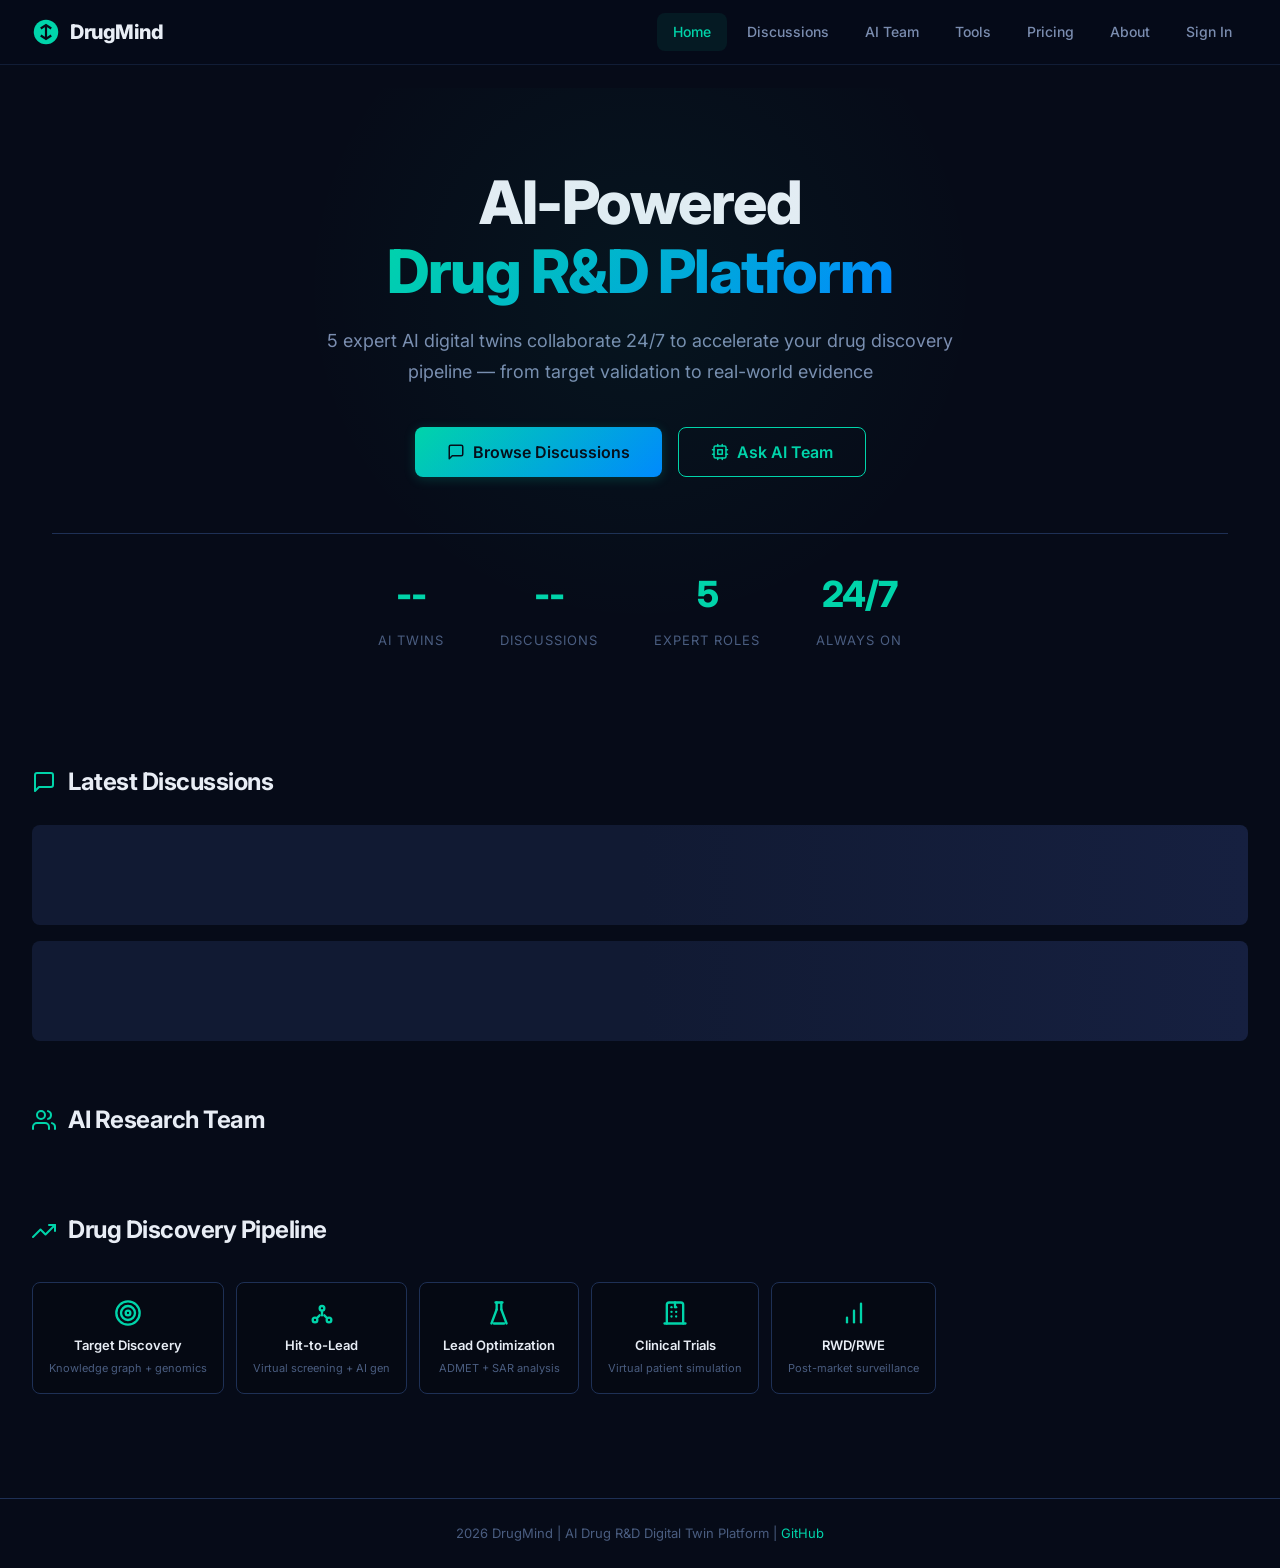
==== commit 49bd2989: "auto-sync: commit local changes before merge" ====
--- a/frontend/index.html
+++ b/frontend/index.html
@@ -101,6 +101,7 @@
       <a href="#" class="nav-link" data-page="tools" onclick="showPage('tools')">Tools</a>
       <a href="#" class="nav-link" data-page="pricing" onclick="showPage('pricing')">Pricing</a>
       <a href="#" class="nav-link" data-page="about" onclick="showPage('about')">About</a>
+      <a href="#" class="nav-link" id="navAuth" onclick="showAuthModal()">Sign In</a>
     </div>
   </div>
 </nav>
@@ -176,6 +177,10 @@
         <svg width="16" height="16"><use href="#icon-search"/></svg>
         Search
       </button>
+      <button class="btn btn-accent" onclick="showCreateDiscussion()">
+        <svg width="16" height="16"><use href="#icon-message"/></svg>
+        New Discussion
+      </button>
     </div>
     <div class="tags-bar" id="tagsBar"></div>
     <div class="feed" id="discussFeed"></div>
@@ -375,6 +380,99 @@
 
 <!-- 3Dmol.js for molecule visualization -->
 <script src="https://3Dmol.org/build/3Dmol-min.js"></script>
+
+<!-- Auth Modal -->
+<div class="modal-overlay" id="authModal" style="display:none">
+  <div class="modal">
+    <button class="modal-close" onclick="closeModal('authModal')">&times;</button>
+    <div class="modal-tabs">
+      <button class="modal-tab active" onclick="switchAuthTab('login', this)">Sign In</button>
+      <button class="modal-tab" onclick="switchAuthTab('register', this)">Register</button>
+    </div>
+    <!-- Login -->
+    <div id="loginForm">
+      <div class="form-group">
+        <label class="form-label">Username</label>
+        <input type="text" id="loginUser" class="input" placeholder="Enter username">
+      </div>
+      <div class="form-group">
+        <label class="form-label">Password</label>
+        <input type="password" id="loginPass" class="input" placeholder="Enter password">
+      </div>
+      <button class="btn btn-primary full" onclick="doLogin()">Sign In</button>
+      <div id="loginError" class="form-error" style="display:none"></div>
+    </div>
+    <!-- Register -->
+    <div id="registerForm" style="display:none">
+      <div class="form-group">
+        <label class="form-label">Username</label>
+        <input type="text" id="regUser" class="input" placeholder="Choose username">
+      </div>
+      <div class="form-group">
+        <label class="form-label">Email</label>
+        <input type="email" id="regEmail" class="input" placeholder="your@email.com">
+      </div>
+      <div class="form-group">
+        <label class="form-label">Password</label>
+        <input type="password" id="regPass" class="input" placeholder="Choose password">
+      </div>
+      <div class="form-group">
+        <label class="form-label">Display Name</label>
+        <input type="text" id="regName" class="input" placeholder="Your name">
+      </div>
+      <div class="form-group">
+        <label class="form-label">Organization</label>
+        <input type="text" id="regOrg" class="input" placeholder="Company / University">
+      </div>
+      <button class="btn btn-primary full" onclick="doRegister()">Create Account</button>
+      <div id="regError" class="form-error" style="display:none"></div>
+    </div>
+  </div>
+</div>
+
+<!-- Create Discussion Modal -->
+<div class="modal-overlay" id="createDiscModal" style="display:none">
+  <div class="modal modal-lg">
+    <button class="modal-close" onclick="closeModal('createDiscModal')">&times;</button>
+    <h2 style="margin-bottom:20px;display:flex;align-items:center;gap:10px">
+      <svg width="20" height="20"><use href="#icon-message"/></svg>
+      Start New Discussion
+    </h2>
+    <div class="form-group">
+      <label class="form-label">Topic</label>
+      <input type="text" id="discTopic" class="input" placeholder="e.g.: Should Compound #47 proceed to lead optimization?">
+    </div>
+    <div class="form-group">
+      <label class="form-label">Background (optional)</label>
+      <textarea id="discContext" class="textarea" placeholder="Provide context for the discussion..." rows="3"></textarea>
+    </div>
+    <div class="form-group">
+      <label class="form-label">Tags (comma separated)</label>
+      <input type="text" id="discTags" class="input" placeholder="e.g.: ADMET, lead optimization, hERG">
+    </div>
+    <div class="form-group">
+      <label class="form-label">Select AI Participants</label>
+      <div class="role-selector" id="discRoles"></div>
+    </div>
+    <div style="display:flex;gap:12px">
+      <button class="btn btn-primary" onclick="submitDiscussion()">
+        <svg width="16" height="16"><use href="#icon-play"/></svg>
+        Create & Run Discussion
+      </button>
+      <button class="btn btn-ghost" onclick="closeModal('createDiscModal')">Cancel</button>
+    </div>
+    <div id="discResult" style="display:none;margin-top:20px"></div>
+  </div>
+</div>
+
+<!-- Discussion Detail Modal -->
+<div class="modal-overlay" id="discDetailModal" style="display:none">
+  <div class="modal modal-lg">
+    <button class="modal-close" onclick="closeModal('discDetailModal')">&times;</button>
+    <div id="discDetailContent"></div>
+  </div>
+</div>
+
 <script src="js/app.js"></script>
 </body>
 </html>
--- a/frontend/css/style.css
+++ b/frontend/css/style.css
@@ -490,6 +490,48 @@
 .verdict-warn { background: var(--orange-dim); color: var(--orange); }
 .verdict-fail { background: var(--red-dim); color: var(--red); }
 
+/* ─── 按钮变体 ─── */
+.btn-accent {
+  background: var(--accent); color: var(--bg-deep); font-weight: 700;
+}
+.btn-accent:hover { background: var(--accent-bright); }
+
+/* ─── 模态框 ─── */
+.modal-overlay {
+  position: fixed; top: 0; left: 0; right: 0; bottom: 0;
+  background: rgba(0,0,0,0.7); backdrop-filter: blur(8px);
+  z-index: 200; display: flex; align-items: center; justify-content: center;
+  padding: 20px;
+}
+.modal {
+  background: var(--bg-card); border: 1px solid var(--border);
+  border-radius: var(--radius); padding: 32px; width: 100%; max-width: 440px;
+  max-height: 90vh; overflow-y: auto; position: relative;
+  animation: modalIn 0.25s ease;
+}
+.modal-lg { max-width: 640px; }
+@keyframes modalIn { from { opacity: 0; transform: translateY(20px); } to { opacity: 1; transform: translateY(0); } }
+.modal-close {
+  position: absolute; top: 16px; right: 16px;
+  background: none; border: none; color: var(--text-muted);
+  font-size: 24px; cursor: pointer; line-height: 1;
+}
+.modal-close:hover { color: var(--text-primary); }
+.modal-tabs { display: flex; gap: 4px; margin-bottom: 24px; }
+.modal-tab {
+  flex: 1; padding: 10px; border-radius: var(--radius-sm); font-size: 14px;
+  font-weight: 600; cursor: pointer; border: 1px solid var(--border);
+  background: transparent; color: var(--text-secondary); transition: all var(--transition);
+  font-family: var(--font);
+}
+.modal-tab.active { background: var(--accent-dim); color: var(--accent); border-color: var(--accent); }
+
+/* ─── 表单错误 ─── */
+.form-error {
+  margin-top: 12px; padding: 10px 14px; border-radius: var(--radius-sm);
+  background: var(--red-dim); color: var(--red); font-size: 13px;
+}
+
 /* ─── 响应式 ─── */
 @media (max-width: 768px) {
   .mobile-toggle { display: block; }
